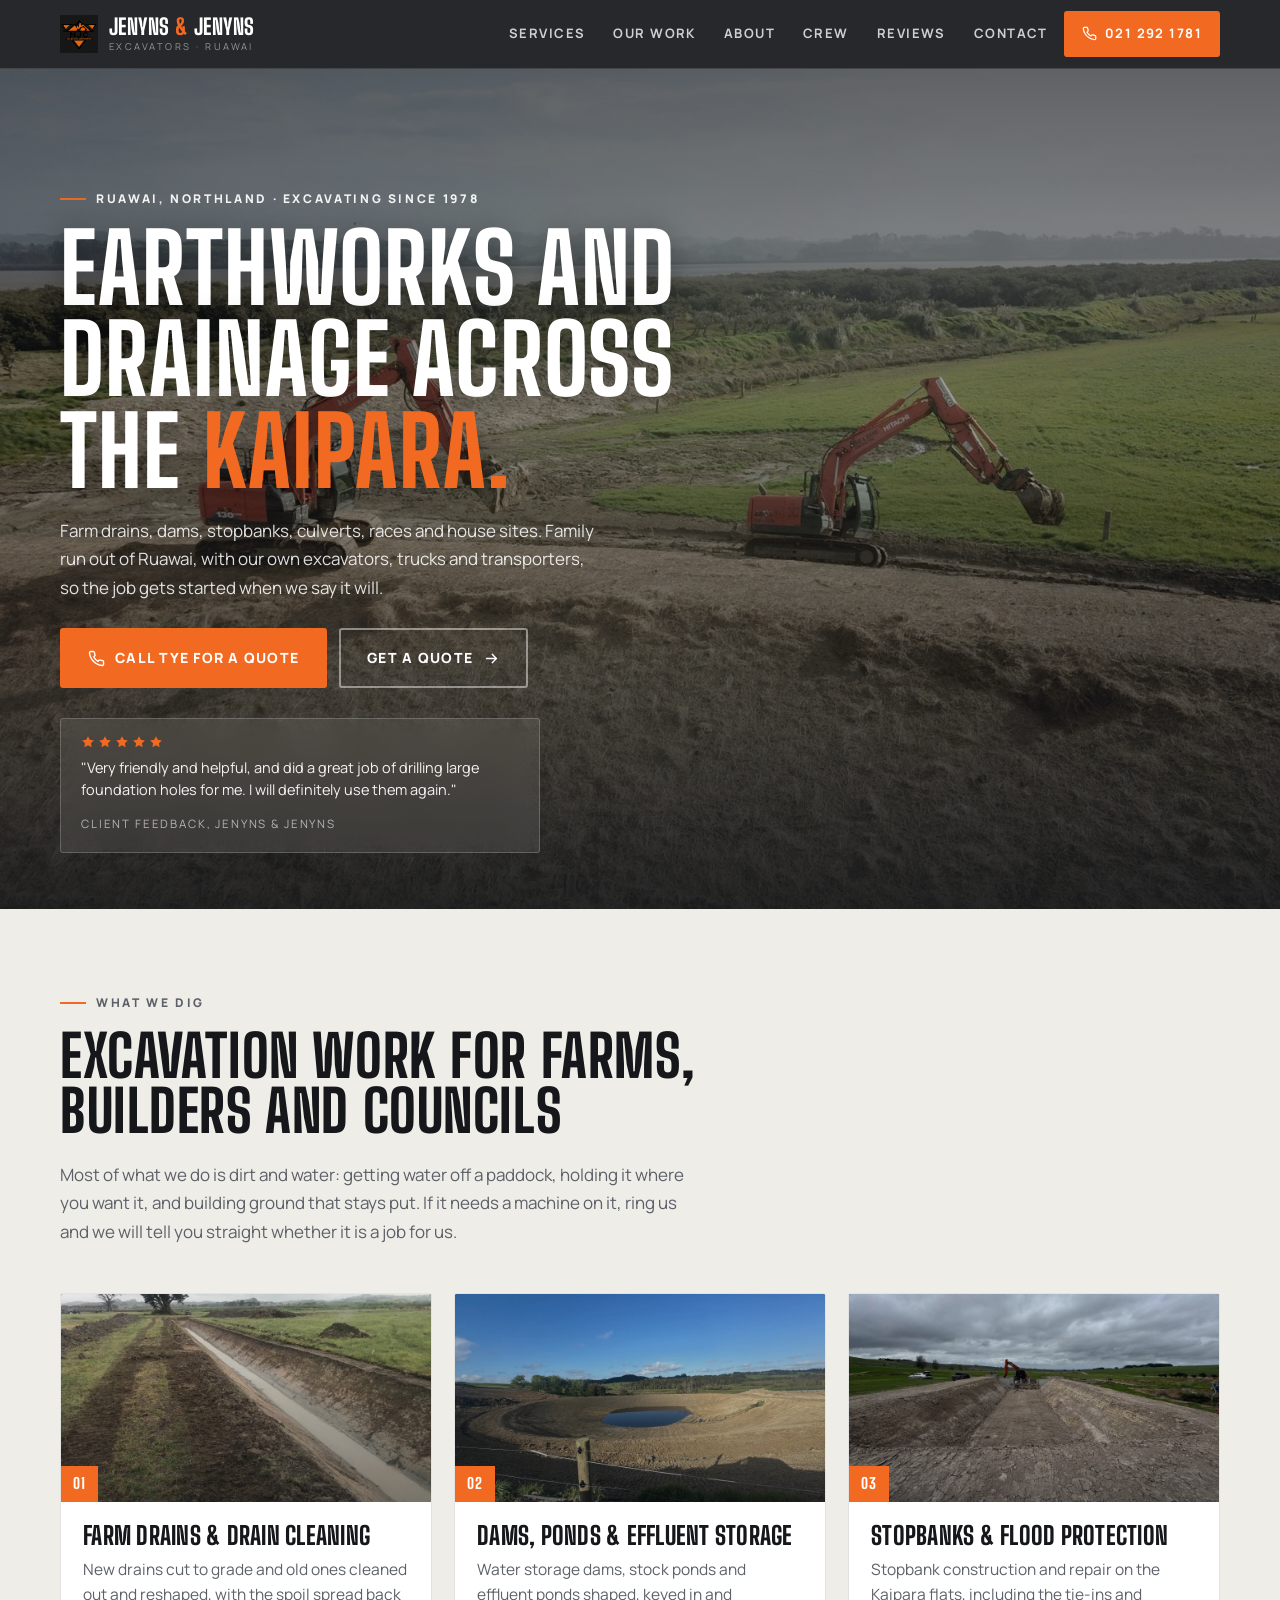
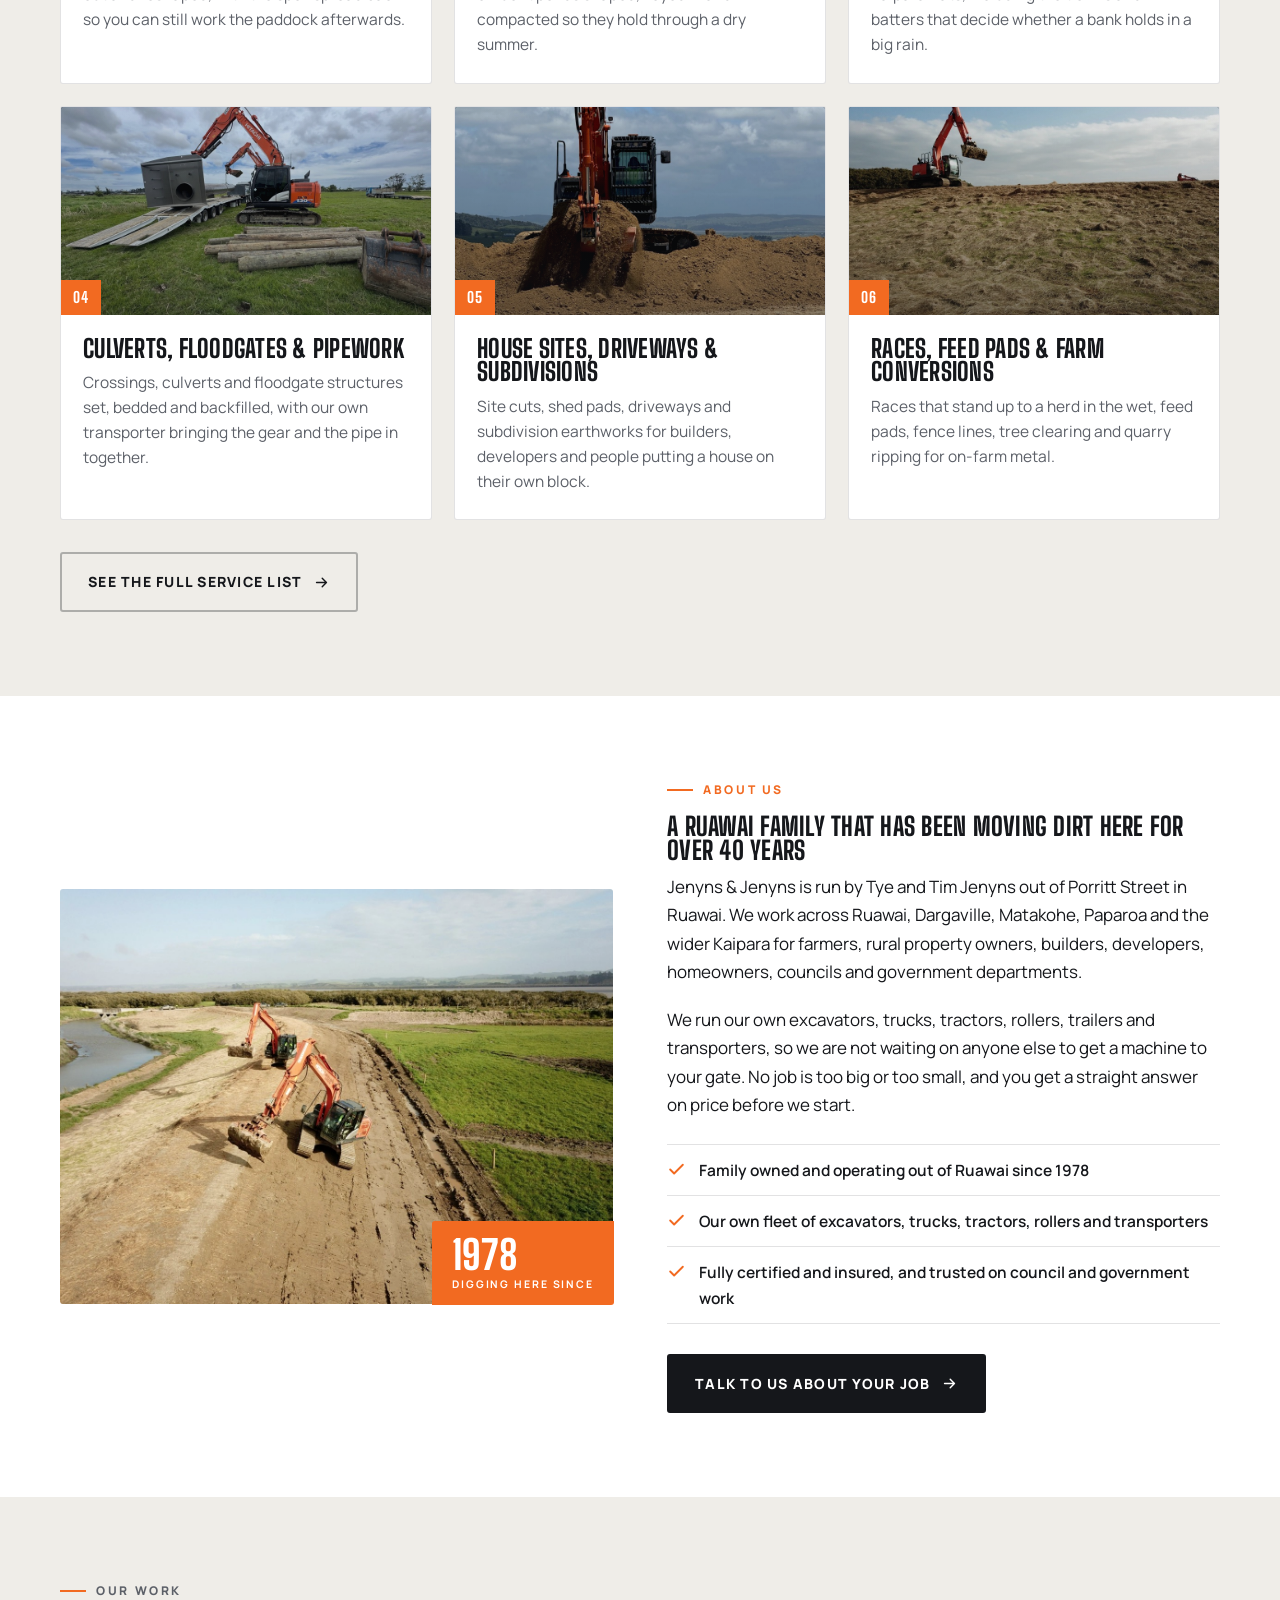
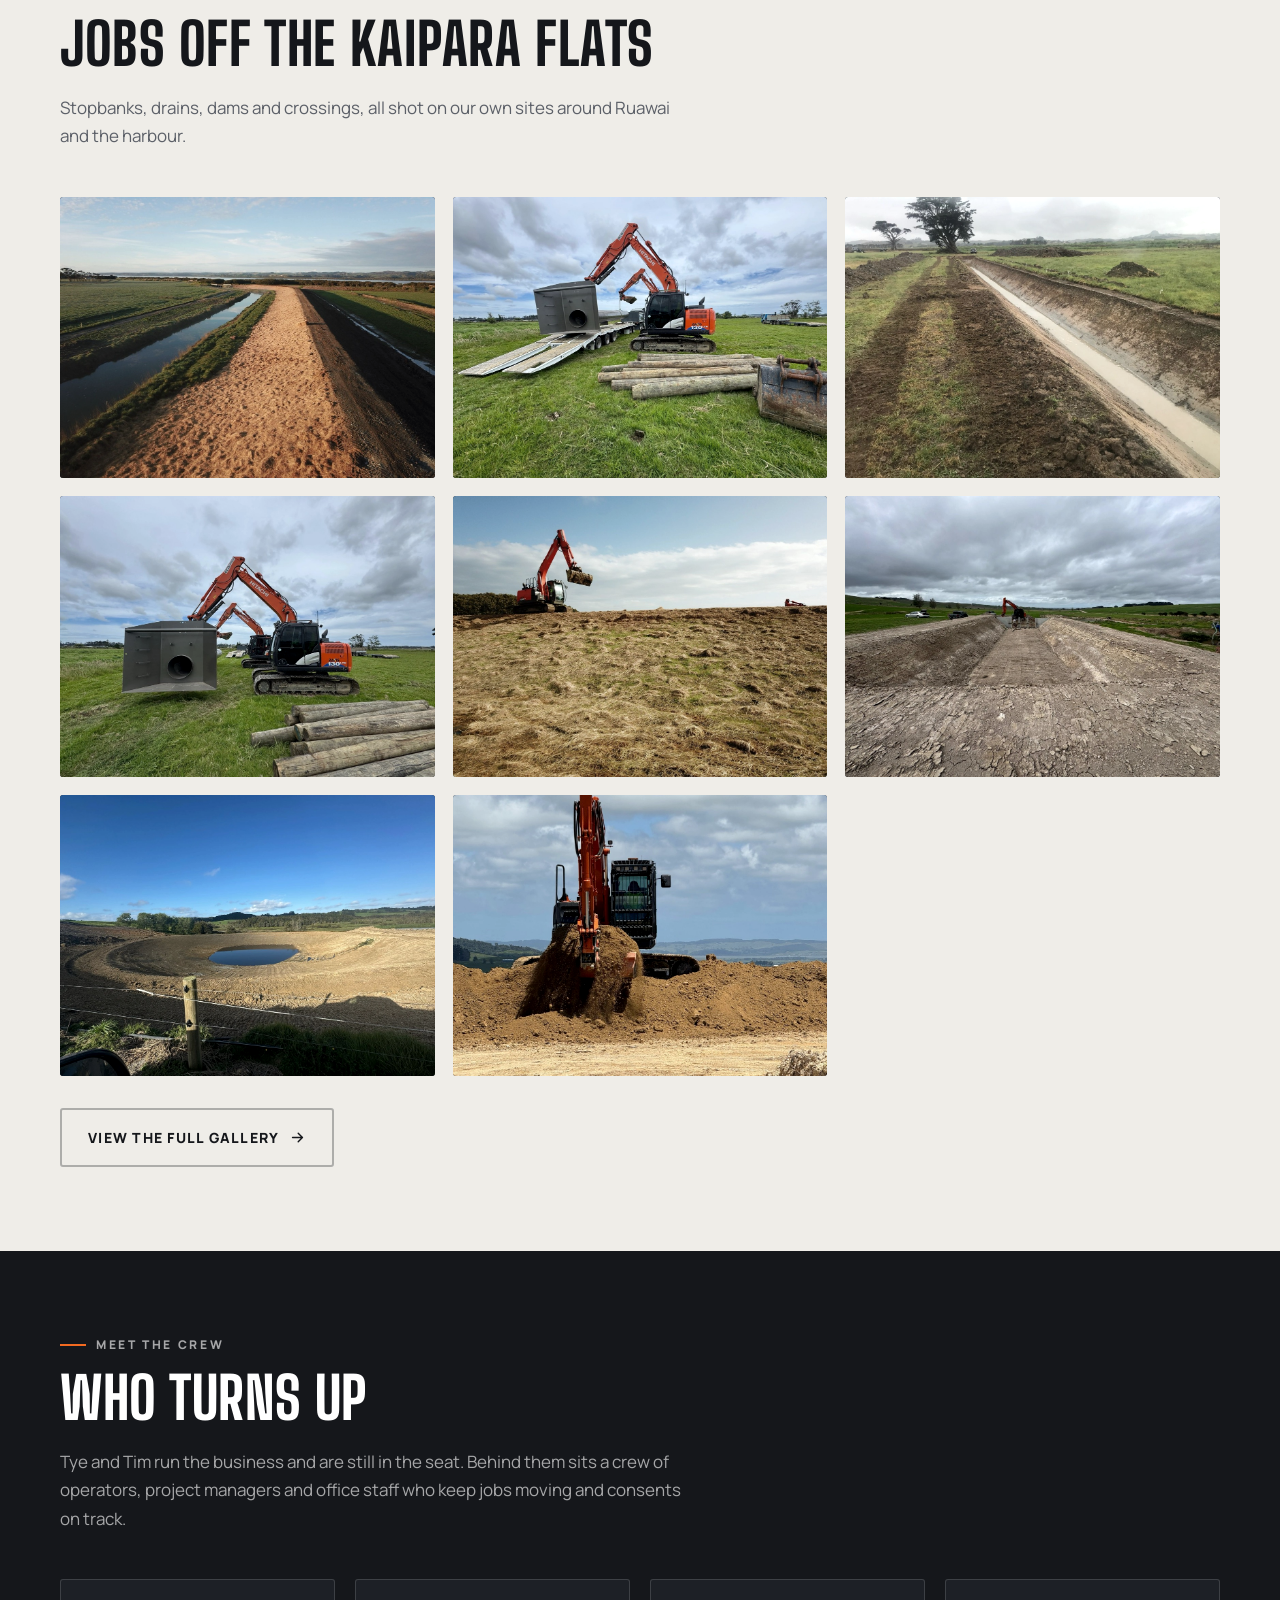
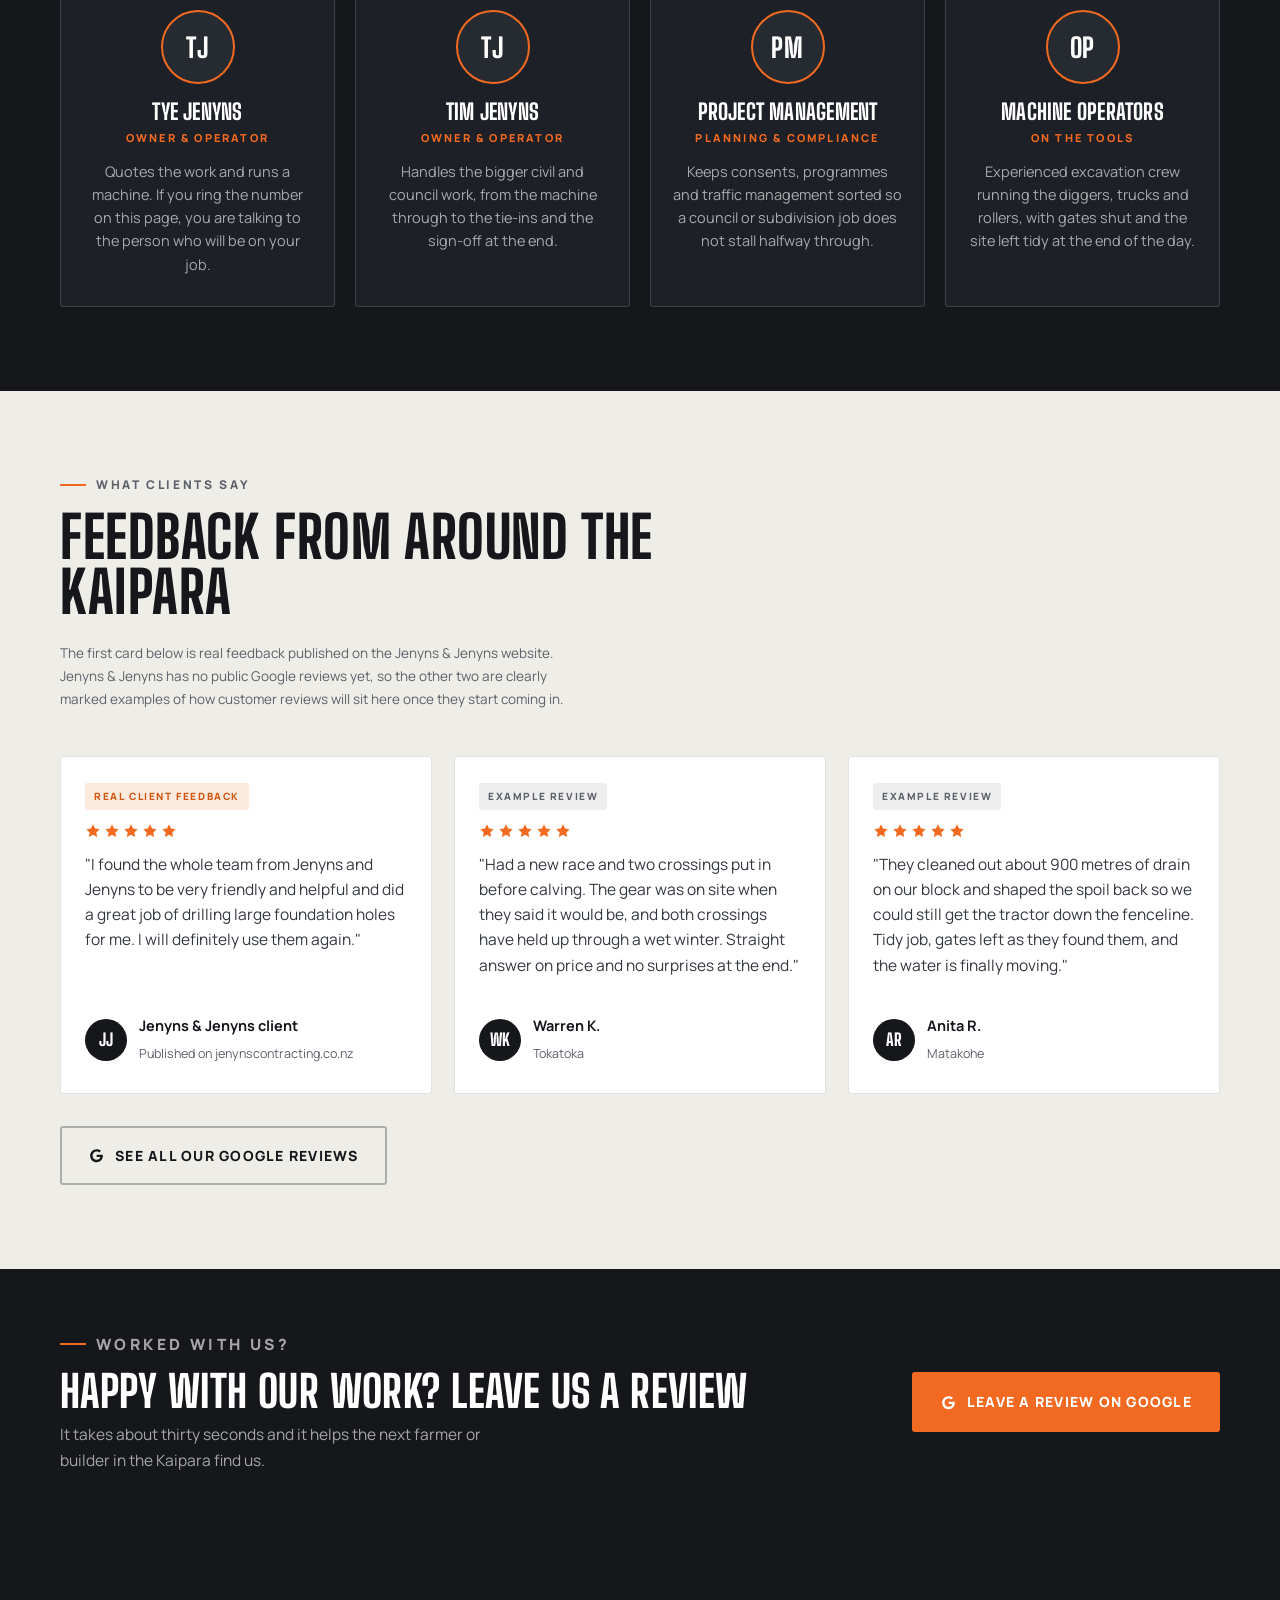
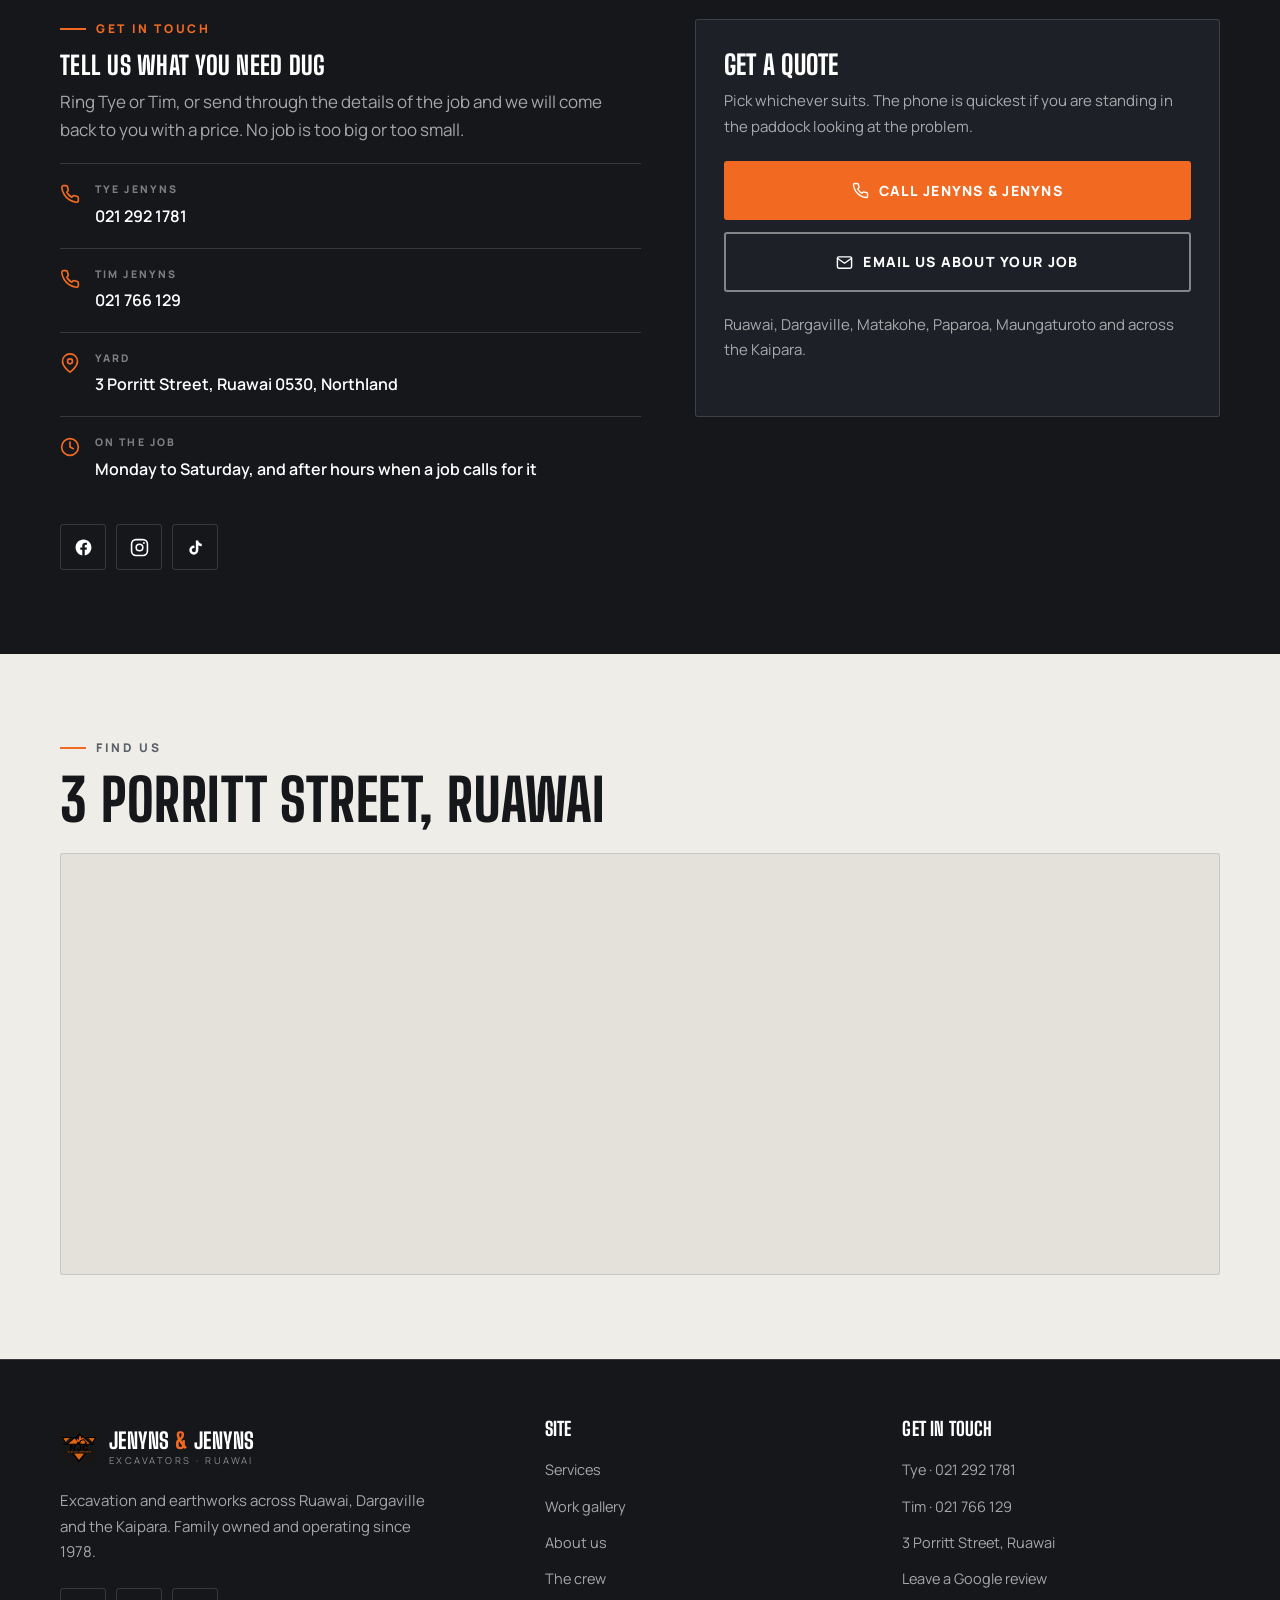
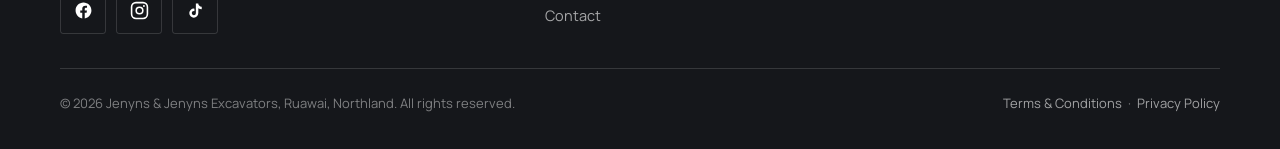
==== index.html @ 6495df48 "Initial build: Jenyns & Jenyns Excavators" ====
<!DOCTYPE html>
<html lang="en-NZ">
<head>
<meta charset="utf-8">
<meta name="viewport" content="width=device-width, initial-scale=1">
<title>Jenyns &amp; Jenyns Excavators | Earthworks &amp; Excavation, Ruawai</title>
<meta name="description" content="Excavation and earthworks across Ruawai, Dargaville and the Kaipara. Farm drains, dams, stopbanks, culverts, races and house sites. Family run since 1978. Call Tye on 021 292 1781.">
<link rel="icon" href="favicon.svg" type="image/svg+xml">
<meta property="og:type" content="website">
<meta property="og:title" content="Jenyns &amp; Jenyns Excavators | Earthworks &amp; Excavation, Ruawai">
<meta property="og:description" content="Farm drains, dams, stopbanks, culverts, races and house sites across the Kaipara. Family run out of Ruawai since 1978.">
<meta property="og:image" content="img/og.jpg">
<meta name="theme-color" content="#15171b">
<link rel="preconnect" href="https://fonts.googleapis.com">
<link rel="preconnect" href="https://fonts.gstatic.com" crossorigin>
<link href="https://fonts.googleapis.com/css2?family=Big+Shoulders+Display:wght@600;700;800&family=Manrope:wght@400;600;700;800&display=swap" rel="stylesheet">
<link rel="stylesheet" href="css/site.css">
<noscript><style>#intro{display:none!important}.reveal{opacity:1!important;transform:none!important}.hero-slides img{opacity:1}.hero-slides img~img{opacity:0}</style></noscript>
</head>
<body>

<div id="intro">
  <div class="intro-mark">
    <div class="im-1">Jenyns <span>&amp;</span> Jenyns</div>
    <div class="intro-bar"></div>
    <div class="im-2">Ruawai, Northland</div>
  </div>
</div>

<header class="nav">
  <div class="wrap nav-in">
    <a class="brand" href="index.html">
      <img src="img/logo.png" width="38" height="38" alt="Jenyns &amp; Jenyns Excavators logo">
      <span class="brand-txt">
        <b>Jenyns <i>&amp;</i> Jenyns</b>
        <small>Excavators &middot; Ruawai</small>
      </span>
    </a>
    <nav class="nav-links">
      <a href="#services">Services</a>
      <a href="#work">Our work</a>
      <a href="#about">About</a>
      <a href="#crew">Crew</a>
      <a href="#reviews">Reviews</a>
      <a href="#contact">Contact</a>
      <a class="nav-cta desk-cta" href="tel:+64212921781">
        <svg viewBox="0 0 24 24" fill="none" stroke="currentColor" stroke-width="2" stroke-linecap="round" stroke-linejoin="round" aria-hidden="true"><path d="M22 16.92v3a2 2 0 0 1-2.18 2 19.79 19.79 0 0 1-8.63-3.07 19.5 19.5 0 0 1-6-6A19.79 19.79 0 0 1 2.12 4.18 2 2 0 0 1 4.11 2h3a2 2 0 0 1 2 1.72c.13.96.36 1.9.68 2.81a2 2 0 0 1-.45 2.11L8.09 9.91a16 16 0 0 0 6 6l1.27-1.27a2 2 0 0 1 2.11-.45c.91.32 1.85.55 2.81.68A2 2 0 0 1 22 16.92z"/></svg>
        021 292 1781
      </a>
    </nav>
    <button class="burger" id="burger" aria-label="Open menu" aria-expanded="false">
      <svg viewBox="0 0 24 24" fill="none" stroke="currentColor" stroke-width="2" stroke-linecap="round" aria-hidden="true"><path d="M3 6h18M3 12h18M3 18h18"/></svg>
    </button>
  </div>
  <div class="mobile-menu" id="mobileMenu">
    <a href="#services">Services</a>
    <a href="#work">Our work</a>
    <a href="#about">About</a>
    <a href="#crew">Crew</a>
    <a href="#reviews">Reviews</a>
    <a href="#contact">Contact</a>
    <a href="tel:+64212921781" style="color:#f26a21">Call Tye &middot; 021 292 1781</a>
  </div>
</header>

<!-- HERO -->
<section class="hero" id="top">
  <div class="hero-slides" aria-hidden="true">
    <img class="on" src="img/hero-1.jpg" alt="" width="1600" height="1200" fetchpriority="high">
    <img src="img/hero-2.jpg" alt="" width="1600" height="1200" loading="lazy">
    <img src="img/hero-3.jpg" alt="" width="1600" height="1200" loading="lazy">
  </div>
  <div class="hero-veil"></div>
  <div class="wrap hero-in">
    <p class="eyebrow hero-eyebrow">Ruawai, Northland &middot; Excavating since 1978</p>
    <h1>Earthworks and drainage across the <em>Kaipara.</em></h1>
    <p class="hero-sub">Farm drains, dams, stopbanks, culverts, races and house sites. Family run out of Ruawai, with our own excavators, trucks and transporters, so the job gets started when we say it will.</p>
    <div class="hero-ctas">
      <a class="btn btn-primary" href="tel:+64212921781">
        <svg viewBox="0 0 24 24" fill="none" stroke="currentColor" stroke-width="2" stroke-linecap="round" stroke-linejoin="round" aria-hidden="true"><path d="M22 16.92v3a2 2 0 0 1-2.18 2 19.79 19.79 0 0 1-8.63-3.07 19.5 19.5 0 0 1-6-6A19.79 19.79 0 0 1 2.12 4.18 2 2 0 0 1 4.11 2h3a2 2 0 0 1 2 1.72c.13.96.36 1.9.68 2.81a2 2 0 0 1-.45 2.11L8.09 9.91a16 16 0 0 0 6 6l1.27-1.27a2 2 0 0 1 2.11-.45c.91.32 1.85.55 2.81.68A2 2 0 0 1 22 16.92z"/></svg>
        Call Tye for a quote
      </a>
      <a class="btn btn-ghost" href="#contact">
        Get a quote
        <svg viewBox="0 0 24 24" fill="none" stroke="currentColor" stroke-width="2" stroke-linecap="round" stroke-linejoin="round" aria-hidden="true"><path d="M5 12h14M13 6l6 6-6 6"/></svg>
      </a>
    </div>

    <div class="hero-quote">
      <div class="stars" aria-hidden="true">
        <svg viewBox="0 0 24 24" fill="currentColor"><path d="M12 2l3.09 6.26L22 9.27l-5 4.87 1.18 6.88L12 17.77l-6.18 3.25L7 14.14 2 9.27l6.91-1.01L12 2z"/></svg>
        <svg viewBox="0 0 24 24" fill="currentColor"><path d="M12 2l3.09 6.26L22 9.27l-5 4.87 1.18 6.88L12 17.77l-6.18 3.25L7 14.14 2 9.27l6.91-1.01L12 2z"/></svg>
        <svg viewBox="0 0 24 24" fill="currentColor"><path d="M12 2l3.09 6.26L22 9.27l-5 4.87 1.18 6.88L12 17.77l-6.18 3.25L7 14.14 2 9.27l6.91-1.01L12 2z"/></svg>
        <svg viewBox="0 0 24 24" fill="currentColor"><path d="M12 2l3.09 6.26L22 9.27l-5 4.87 1.18 6.88L12 17.77l-6.18 3.25L7 14.14 2 9.27l6.91-1.01L12 2z"/></svg>
        <svg viewBox="0 0 24 24" fill="currentColor"><path d="M12 2l3.09 6.26L22 9.27l-5 4.87 1.18 6.88L12 17.77l-6.18 3.25L7 14.14 2 9.27l6.91-1.01L12 2z"/></svg>
      </div>
      <div class="hq-slide on">
        <p>"Very friendly and helpful, and did a great job of drilling large foundation holes for me. I will definitely use them again."</p>
        <cite>Client feedback, Jenyns &amp; Jenyns</cite>
      </div>
      <div class="hq-slide">
        <p>"Had the gear on site when he said he would, and the crossings have held up through a wet winter."</p>
        <cite>Example review, Tokatoka</cite>
      </div>
      <div class="hq-slide">
        <p>"Cleaned out about 900 metres of drain and shaped the spoil back so we could still get the tractor down the fenceline."</p>
        <cite>Example review, Matakohe</cite>
      </div>
    </div>
  </div>
</section>

<!-- SERVICES -->
<section class="band-bone" id="services">
  <div class="wrap">
    <div class="sec-head reveal">
      <p class="eyebrow">What we dig</p>
      <h2>Excavation work for farms, builders and councils</h2>
      <p>Most of what we do is dirt and water: getting water off a paddock, holding it where you want it, and building ground that stays put. If it needs a machine on it, ring us and we will tell you straight whether it is a job for us.</p>
    </div>

    <div class="svc-grid">
      <article class="svc reveal">
        <div class="svc-img"><img src="img/svc-drains.jpg" alt="Freshly cut farm drain running through a Kaipara paddock" width="900" height="675" loading="lazy"><span class="svc-num">01</span></div>
        <div class="svc-body">
          <h3>Farm drains &amp; drain cleaning</h3>
          <p>New drains cut to grade and old ones cleaned out and reshaped, with the spoil spread back so you can still work the paddock afterwards.</p>
        </div>
      </article>

      <article class="svc reveal">
        <div class="svc-img"><img src="img/svc-dams.jpg" alt="Newly formed farm dam holding water on rolling Northland farmland" width="900" height="675" loading="lazy"><span class="svc-num">02</span></div>
        <div class="svc-body">
          <h3>Dams, ponds &amp; effluent storage</h3>
          <p>Water storage dams, stock ponds and effluent ponds shaped, keyed in and compacted so they hold through a dry summer.</p>
        </div>
      </article>

      <article class="svc reveal">
        <div class="svc-img"><img src="img/svc-stopbanks.jpg" alt="Stopbank under construction with an excavator working at the floodgate" width="900" height="675" loading="lazy"><span class="svc-num">03</span></div>
        <div class="svc-body">
          <h3>Stopbanks &amp; flood protection</h3>
          <p>Stopbank construction and repair on the Kaipara flats, including the tie-ins and batters that decide whether a bank holds in a big rain.</p>
        </div>
      </article>

      <article class="svc reveal">
        <div class="svc-img"><img src="img/svc-culverts.jpg" alt="Excavator lifting a floodgate structure off a transporter in a paddock" width="900" height="675" loading="lazy"><span class="svc-num">04</span></div>
        <div class="svc-body">
          <h3>Culverts, floodgates &amp; pipework</h3>
          <p>Crossings, culverts and floodgate structures set, bedded and backfilled, with our own transporter bringing the gear and the pipe in together.</p>
        </div>
      </article>

      <article class="svc reveal">
        <div class="svc-img"><img src="img/svc-sites.jpg" alt="Excavator cutting and stockpiling clay on a building site above the Kaipara" width="900" height="675" loading="lazy"><span class="svc-num">05</span></div>
        <div class="svc-body">
          <h3>House sites, driveways &amp; subdivisions</h3>
          <p>Site cuts, shed pads, driveways and subdivision earthworks for builders, developers and people putting a house on their own block.</p>
        </div>
      </article>

      <article class="svc reveal">
        <div class="svc-img"><img src="img/svc-races.jpg" alt="Excavator forming a farm race along a Kaipara stopbank" width="900" height="675" loading="lazy"><span class="svc-num">06</span></div>
        <div class="svc-body">
          <h3>Races, feed pads &amp; farm conversions</h3>
          <p>Races that stand up to a herd in the wet, feed pads, fence lines, tree clearing and quarry ripping for on-farm metal.</p>
        </div>
      </article>
    </div>

    <div class="rev-foot reveal">
      <a class="btn btn-outline" href="services.html">See the full service list
        <svg viewBox="0 0 24 24" fill="none" stroke="currentColor" stroke-width="2" stroke-linecap="round" stroke-linejoin="round" aria-hidden="true"><path d="M5 12h14M13 6l6 6-6 6"/></svg>
      </a>
    </div>
  </div>
</section>

<!-- ABOUT -->
<section class="band-paper" id="about">
  <div class="wrap split">
    <div class="about-fig reveal">
      <img src="img/about.jpg" alt="Two Jenyns and Jenyns excavators working a stopbank beside the Kaipara Harbour" width="1200" height="900" loading="lazy">
      <div class="corner-tag"><b>1978</b><span>Digging here since</span></div>
    </div>
    <div class="reveal">
      <p class="eyebrow">About us</p>
      <h2>A Ruawai family that has been moving dirt here for over 40 years</h2>
      <p>Jenyns &amp; Jenyns is run by Tye and Tim Jenyns out of Porritt Street in Ruawai. We work across Ruawai, Dargaville, Matakohe, Paparoa and the wider Kaipara for farmers, rural property owners, builders, developers, homeowners, councils and government departments.</p>
      <p>We run our own excavators, trucks, tractors, rollers, trailers and transporters, so we are not waiting on anyone else to get a machine to your gate. No job is too big or too small, and you get a straight answer on price before we start.</p>
      <ul class="checklist">
        <li><svg viewBox="0 0 24 24" fill="none" stroke="currentColor" stroke-width="2.4" stroke-linecap="round" stroke-linejoin="round" aria-hidden="true"><path d="M20 6L9 17l-5-5"/></svg> Family owned and operating out of Ruawai since 1978</li>
        <li><svg viewBox="0 0 24 24" fill="none" stroke="currentColor" stroke-width="2.4" stroke-linecap="round" stroke-linejoin="round" aria-hidden="true"><path d="M20 6L9 17l-5-5"/></svg> Our own fleet of excavators, trucks, tractors, rollers and transporters</li>
        <li><svg viewBox="0 0 24 24" fill="none" stroke="currentColor" stroke-width="2.4" stroke-linecap="round" stroke-linejoin="round" aria-hidden="true"><path d="M20 6L9 17l-5-5"/></svg> Fully certified and insured, and trusted on council and government work</li>
      </ul>
      <a class="btn btn-dark" href="#contact">Talk to us about your job
        <svg viewBox="0 0 24 24" fill="none" stroke="currentColor" stroke-width="2" stroke-linecap="round" stroke-linejoin="round" aria-hidden="true"><path d="M5 12h14M13 6l6 6-6 6"/></svg>
      </a>
    </div>
  </div>
</section>

<!-- WORK GALLERY -->
<section class="band-bone" id="work">
  <div class="wrap">
    <div class="sec-head reveal">
      <p class="eyebrow">Our work</p>
      <h2>Jobs off the Kaipara flats</h2>
      <p>Stopbanks, drains, dams and crossings, all shot on our own sites around Ruawai and the harbour.</p>
    </div>
    <div class="masonry reveal">
      <figure><img src="img/gal-2.jpg" alt="Aerial view of a completed stopbank and drain beside the Kaipara Harbour at sunrise" width="1100" height="825" loading="lazy"></figure>
      <figure><img src="img/gal-1.jpg" alt="Excavator alongside a floodgate structure and timber piles in a paddock" width="1100" height="825" loading="lazy"></figure>
      <figure><img src="img/gal-3.jpg" alt="Completed farm dam holding water on shaped Northland farmland" width="1100" height="825" loading="lazy"></figure>
      <figure><img src="img/gal-4.jpg" alt="Excavator unloading a floodgate box from a transporter trailer" width="1100" height="825" loading="lazy"></figure>
      <figure><img src="img/gal-5.jpg" alt="Excavator forming the top of a stopbank under a Northland sky" width="1100" height="825" loading="lazy"></figure>
      <figure><img src="img/gal-6.jpg" alt="Excavator loading clay on a site cut above the Kaipara" width="1100" height="825" loading="lazy"></figure>
      <figure><img src="img/gal-7.jpg" alt="Freshly cut farm drain running the length of a paddock" width="1100" height="825" loading="lazy"></figure>
      <figure><img src="img/gal-8.jpg" alt="Stopbank crossing with an excavator working at the floodgate" width="1100" height="825" loading="lazy"></figure>
    </div>
    <div class="rev-foot reveal">
      <a class="btn btn-outline" href="gallery.html">View the full gallery
        <svg viewBox="0 0 24 24" fill="none" stroke="currentColor" stroke-width="2" stroke-linecap="round" stroke-linejoin="round" aria-hidden="true"><path d="M5 12h14M13 6l6 6-6 6"/></svg>
      </a>
    </div>
  </div>
</section>

<!-- CREW -->
<section class="band-dark" id="crew">
  <div class="wrap">
    <div class="sec-head reveal">
      <p class="eyebrow">Meet the crew</p>
      <h2>Who turns up</h2>
      <p>Tye and Tim run the business and are still in the seat. Behind them sits a crew of operators, project managers and office staff who keep jobs moving and consents on track.</p>
    </div>
    <div class="crew-grid">
      <article class="crew reveal">
        <div class="avatar">TJ</div>
        <h3>Tye Jenyns</h3>
        <div class="role">Owner &amp; operator</div>
        <p>Quotes the work and runs a machine. If you ring the number on this page, you are talking to the person who will be on your job.</p>
      </article>
      <article class="crew reveal">
        <div class="avatar">TJ</div>
        <h3>Tim Jenyns</h3>
        <div class="role">Owner &amp; operator</div>
        <p>Handles the bigger civil and council work, from the machine through to the tie-ins and the sign-off at the end.</p>
      </article>
      <article class="crew reveal">
        <div class="avatar">PM</div>
        <h3>Project management</h3>
        <div class="role">Planning &amp; compliance</div>
        <p>Keeps consents, programmes and traffic management sorted so a council or subdivision job does not stall halfway through.</p>
      </article>
      <article class="crew reveal">
        <div class="avatar">OP</div>
        <h3>Machine operators</h3>
        <div class="role">On the tools</div>
        <p>Experienced excavation crew running the diggers, trucks and rollers, with gates shut and the site left tidy at the end of the day.</p>
      </article>
    </div>
  </div>
</section>

<!-- REVIEWS -->
<section class="band-bone" id="reviews">
  <div class="wrap">
    <div class="sec-head reveal">
      <p class="eyebrow">What clients say</p>
      <h2>Feedback from around the Kaipara</h2>
      <p class="note">The first card below is real feedback published on the Jenyns &amp; Jenyns website. Jenyns &amp; Jenyns has no public Google reviews yet, so the other two are clearly marked examples of how customer reviews will sit here once they start coming in.</p>
    </div>

    <div class="rev-grid">
      <article class="rev reveal">
        <span class="tag tag-real">Real client feedback</span>
        <div class="stars" aria-label="5 out of 5">
          <svg viewBox="0 0 24 24" fill="currentColor"><path d="M12 2l3.09 6.26L22 9.27l-5 4.87 1.18 6.88L12 17.77l-6.18 3.25L7 14.14 2 9.27l6.91-1.01L12 2z"/></svg>
          <svg viewBox="0 0 24 24" fill="currentColor"><path d="M12 2l3.09 6.26L22 9.27l-5 4.87 1.18 6.88L12 17.77l-6.18 3.25L7 14.14 2 9.27l6.91-1.01L12 2z"/></svg>
          <svg viewBox="0 0 24 24" fill="currentColor"><path d="M12 2l3.09 6.26L22 9.27l-5 4.87 1.18 6.88L12 17.77l-6.18 3.25L7 14.14 2 9.27l6.91-1.01L12 2z"/></svg>
          <svg viewBox="0 0 24 24" fill="currentColor"><path d="M12 2l3.09 6.26L22 9.27l-5 4.87 1.18 6.88L12 17.77l-6.18 3.25L7 14.14 2 9.27l6.91-1.01L12 2z"/></svg>
          <svg viewBox="0 0 24 24" fill="currentColor"><path d="M12 2l3.09 6.26L22 9.27l-5 4.87 1.18 6.88L12 17.77l-6.18 3.25L7 14.14 2 9.27l6.91-1.01L12 2z"/></svg>
        </div>
        <p>"I found the whole team from Jenyns and Jenyns to be very friendly and helpful and did a great job of drilling large foundation holes for me. I will definitely use them again."</p>
        <div class="rev-meta">
          <div class="rev-av">JJ</div>
          <div><b>Jenyns &amp; Jenyns client</b><span>Published on jenynscontracting.co.nz</span></div>
        </div>
      </article>

      <article class="rev reveal">
        <span class="tag tag-eg">Example review</span>
        <div class="stars" aria-label="5 out of 5">
          <svg viewBox="0 0 24 24" fill="currentColor"><path d="M12 2l3.09 6.26L22 9.27l-5 4.87 1.18 6.88L12 17.77l-6.18 3.25L7 14.14 2 9.27l6.91-1.01L12 2z"/></svg>
          <svg viewBox="0 0 24 24" fill="currentColor"><path d="M12 2l3.09 6.26L22 9.27l-5 4.87 1.18 6.88L12 17.77l-6.18 3.25L7 14.14 2 9.27l6.91-1.01L12 2z"/></svg>
          <svg viewBox="0 0 24 24" fill="currentColor"><path d="M12 2l3.09 6.26L22 9.27l-5 4.87 1.18 6.88L12 17.77l-6.18 3.25L7 14.14 2 9.27l6.91-1.01L12 2z"/></svg>
          <svg viewBox="0 0 24 24" fill="currentColor"><path d="M12 2l3.09 6.26L22 9.27l-5 4.87 1.18 6.88L12 17.77l-6.18 3.25L7 14.14 2 9.27l6.91-1.01L12 2z"/></svg>
          <svg viewBox="0 0 24 24" fill="currentColor"><path d="M12 2l3.09 6.26L22 9.27l-5 4.87 1.18 6.88L12 17.77l-6.18 3.25L7 14.14 2 9.27l6.91-1.01L12 2z"/></svg>
        </div>
        <p>"Had a new race and two crossings put in before calving. The gear was on site when they said it would be, and both crossings have held up through a wet winter. Straight answer on price and no surprises at the end."</p>
        <div class="rev-meta">
          <div class="rev-av">WK</div>
          <div><b>Warren K.</b><span>Tokatoka</span></div>
        </div>
      </article>

      <article class="rev reveal">
        <span class="tag tag-eg">Example review</span>
        <div class="stars" aria-label="5 out of 5">
          <svg viewBox="0 0 24 24" fill="currentColor"><path d="M12 2l3.09 6.26L22 9.27l-5 4.87 1.18 6.88L12 17.77l-6.18 3.25L7 14.14 2 9.27l6.91-1.01L12 2z"/></svg>
          <svg viewBox="0 0 24 24" fill="currentColor"><path d="M12 2l3.09 6.26L22 9.27l-5 4.87 1.18 6.88L12 17.77l-6.18 3.25L7 14.14 2 9.27l6.91-1.01L12 2z"/></svg>
          <svg viewBox="0 0 24 24" fill="currentColor"><path d="M12 2l3.09 6.26L22 9.27l-5 4.87 1.18 6.88L12 17.77l-6.18 3.25L7 14.14 2 9.27l6.91-1.01L12 2z"/></svg>
          <svg viewBox="0 0 24 24" fill="currentColor"><path d="M12 2l3.09 6.26L22 9.27l-5 4.87 1.18 6.88L12 17.77l-6.18 3.25L7 14.14 2 9.27l6.91-1.01L12 2z"/></svg>
          <svg viewBox="0 0 24 24" fill="currentColor"><path d="M12 2l3.09 6.26L22 9.27l-5 4.87 1.18 6.88L12 17.77l-6.18 3.25L7 14.14 2 9.27l6.91-1.01L12 2z"/></svg>
        </div>
        <p>"They cleaned out about 900 metres of drain on our block and shaped the spoil back so we could still get the tractor down the fenceline. Tidy job, gates left as they found them, and the water is finally moving."</p>
        <div class="rev-meta">
          <div class="rev-av">AR</div>
          <div><b>Anita R.</b><span>Matakohe</span></div>
        </div>
      </article>
    </div>

    <div class="rev-foot reveal">
      <a class="btn btn-outline" href="https://www.google.com/maps/search/Jenyns+%26+Jenyns+Contracting+Ruawai+Northland" target="_blank" rel="noopener">
        <svg viewBox="0 0 24 24" fill="currentColor" aria-hidden="true"><path d="M21.35 11.1h-9.17v2.98h5.27c-.23 1.37-1.63 4.02-5.27 4.02-3.17 0-5.76-2.63-5.76-5.86s2.59-5.86 5.76-5.86c1.81 0 3.02.77 3.71 1.44l2.53-2.44C16.8 3.87 14.72 3 12.18 3 7.09 3 3 7.08 3 12.24s4.09 9.24 9.18 9.24c5.3 0 8.82-3.72 8.82-8.96 0-.6-.06-1.06-.15-1.42z"/></svg>
        See all our Google reviews
      </a>
    </div>
  </div>
</section>

<!-- LEAVE A REVIEW BANNER -->
<section class="rb">
  <div class="wrap rb-in">
    <div class="reveal">
      <p class="eyebrow">Worked with us?</p>
      <h2>Happy with our work? Leave us a review</h2>
      <p>It takes about thirty seconds and it helps the next farmer or builder in the Kaipara find us.</p>
    </div>
    <a class="btn btn-primary reveal" href="https://www.google.com/maps/search/Jenyns+%26+Jenyns+Contracting+Ruawai+Northland" target="_blank" rel="noopener">
      <svg viewBox="0 0 24 24" fill="currentColor" aria-hidden="true"><path d="M21.35 11.1h-9.17v2.98h5.27c-.23 1.37-1.63 4.02-5.27 4.02-3.17 0-5.76-2.63-5.76-5.86s2.59-5.86 5.76-5.86c1.81 0 3.02.77 3.71 1.44l2.53-2.44C16.8 3.87 14.72 3 12.18 3 7.09 3 3 7.08 3 12.24s4.09 9.24 9.18 9.24c5.3 0 8.82-3.72 8.82-8.96 0-.6-.06-1.06-.15-1.42z"/></svg>
      Leave a review on Google
    </a>
  </div>
</section>

<!-- CONTACT -->
<section class="band-dark" id="contact">
  <div class="wrap contact-split">
    <div class="reveal">
      <p class="eyebrow">Get in touch</p>
      <h2>Tell us what you need dug</h2>
      <p style="color:var(--muted-dk)">Ring Tye or Tim, or send through the details of the job and we will come back to you with a price. No job is too big or too small.</p>

      <div class="info-row">
        <svg viewBox="0 0 24 24" fill="none" stroke="currentColor" stroke-width="2" stroke-linecap="round" stroke-linejoin="round" aria-hidden="true"><path d="M22 16.92v3a2 2 0 0 1-2.18 2 19.79 19.79 0 0 1-8.63-3.07 19.5 19.5 0 0 1-6-6A19.79 19.79 0 0 1 2.12 4.18 2 2 0 0 1 4.11 2h3a2 2 0 0 1 2 1.72c.13.96.36 1.9.68 2.81a2 2 0 0 1-.45 2.11L8.09 9.91a16 16 0 0 0 6 6l1.27-1.27a2 2 0 0 1 2.11-.45c.91.32 1.85.55 2.81.68A2 2 0 0 1 22 16.92z"/></svg>
        <div><div class="lbl">Tye Jenyns</div><a href="tel:+64212921781">021 292 1781</a></div>
      </div>
      <div class="info-row">
        <svg viewBox="0 0 24 24" fill="none" stroke="currentColor" stroke-width="2" stroke-linecap="round" stroke-linejoin="round" aria-hidden="true"><path d="M22 16.92v3a2 2 0 0 1-2.18 2 19.79 19.79 0 0 1-8.63-3.07 19.5 19.5 0 0 1-6-6A19.79 19.79 0 0 1 2.12 4.18 2 2 0 0 1 4.11 2h3a2 2 0 0 1 2 1.72c.13.96.36 1.9.68 2.81a2 2 0 0 1-.45 2.11L8.09 9.91a16 16 0 0 0 6 6l1.27-1.27a2 2 0 0 1 2.11-.45c.91.32 1.85.55 2.81.68A2 2 0 0 1 22 16.92z"/></svg>
        <div><div class="lbl">Tim Jenyns</div><a href="tel:+6421766129">021 766 129</a></div>
      </div>
      <div class="info-row">
        <svg viewBox="0 0 24 24" fill="none" stroke="currentColor" stroke-width="2" stroke-linecap="round" stroke-linejoin="round" aria-hidden="true"><path d="M21 10c0 7-9 13-9 13s-9-6-9-13a9 9 0 0 1 18 0z"/><circle cx="12" cy="10" r="3"/></svg>
        <div><div class="lbl">Yard</div><span>3 Porritt Street, Ruawai 0530, Northland</span></div>
      </div>
      <div class="info-row">
        <svg viewBox="0 0 24 24" fill="none" stroke="currentColor" stroke-width="2" stroke-linecap="round" stroke-linejoin="round" aria-hidden="true"><circle cx="12" cy="12" r="10"/><path d="M12 6v6l4 2"/></svg>
        <div><div class="lbl">On the job</div><span>Monday to Saturday, and after hours when a job calls for it</span></div>
      </div>

      <div class="socials">
        <a href="https://www.facebook.com/396562206877067" target="_blank" rel="noopener" aria-label="Jenyns &amp; Jenyns on Facebook">
          <svg viewBox="0 0 24 24" fill="currentColor" aria-hidden="true"><path d="M22 12.06C22 6.5 17.52 2 12 2S2 6.5 2 12.06c0 5.02 3.66 9.18 8.44 9.94v-7.03H7.9v-2.91h2.54V9.85c0-2.52 1.49-3.91 3.77-3.91 1.09 0 2.24.2 2.24.2v2.46h-1.26c-1.24 0-1.63.78-1.63 1.57v1.89h2.78l-.45 2.91h-2.33V22c4.78-.76 8.44-4.92 8.44-9.94z"/></svg>
        </a>
        <a href="https://www.instagram.com/explore/search/keyword/?q=Jenyns%20%26%20Jenyns%20Excavators" target="_blank" rel="noopener" aria-label="Search for Jenyns &amp; Jenyns on Instagram">
          <svg viewBox="0 0 24 24" fill="none" stroke="currentColor" stroke-width="2" aria-hidden="true"><rect x="2" y="2" width="20" height="20" rx="5.5"/><circle cx="12" cy="12" r="4.2"/><circle cx="17.6" cy="6.4" r="1.2" fill="currentColor" stroke="none"/></svg>
        </a>
        <a href="https://www.tiktok.com/search?q=Jenyns%20%26%20Jenyns%20Excavators" target="_blank" rel="noopener" aria-label="Search for Jenyns &amp; Jenyns on TikTok">
          <svg viewBox="0 0 24 24" fill="currentColor" aria-hidden="true"><path d="M16.6 5.82A4.28 4.28 0 0 1 15.54 3h-3.09v12.4a2.59 2.59 0 0 1-2.59 2.5 2.59 2.59 0 0 1 0-5.18c.27 0 .53.04.78.12v-3.2a5.79 5.79 0 0 0-.78-.05 5.72 5.72 0 1 0 5.72 5.72V9.01a7.35 7.35 0 0 0 4.3 1.38V7.3a4.29 4.29 0 0 1-3.28-1.48z"/></svg>
        </a>
      </div>
    </div>

    <div class="contact-card reveal">
      <h3>Get a quote</h3>
      <p>Pick whichever suits. The phone is quickest if you are standing in the paddock looking at the problem.</p>
      <div class="contact-btns">
        <a class="btn btn-primary btn-block" href="tel:+64212921781">
          <svg viewBox="0 0 24 24" fill="none" stroke="currentColor" stroke-width="2" stroke-linecap="round" stroke-linejoin="round" aria-hidden="true"><path d="M22 16.92v3a2 2 0 0 1-2.18 2 19.79 19.79 0 0 1-8.63-3.07 19.5 19.5 0 0 1-6-6A19.79 19.79 0 0 1 2.12 4.18 2 2 0 0 1 4.11 2h3a2 2 0 0 1 2 1.72c.13.96.36 1.9.68 2.81a2 2 0 0 1-.45 2.11L8.09 9.91a16 16 0 0 0 6 6l1.27-1.27a2 2 0 0 1 2.11-.45c.91.32 1.85.55 2.81.68A2 2 0 0 1 22 16.92z"/></svg>
          Call Jenyns &amp; Jenyns
        </a>
        <a class="btn btn-ghost btn-block" href="#" data-gmail data-user="tyejenyns" data-domain="nexjen.co.nz" data-su="Excavation%20enquiry%20for%20Jenyns%20%26%20Jenyns" data-body="Hi%20Tye%2C%0A%0AI%27d%20like%20a%20quote%20for%20some%20excavation%20work.%0A%0AWhat%20the%20job%20is%3A%0AWhere%20it%20is%3A%0AWhen%20I%20need%20it%20done%3A%0A%0AThanks%2C">
          <svg viewBox="0 0 24 24" fill="none" stroke="currentColor" stroke-width="2" stroke-linecap="round" stroke-linejoin="round" aria-hidden="true"><rect x="2" y="4" width="20" height="16" rx="2"/><path d="M22 6l-10 7L2 6"/></svg>
          Email us about your job
        </a>
      </div>
      <p class="contact-fine">Ruawai, Dargaville, Matakohe, Paparoa, Maungaturoto and across the Kaipara.</p>
    </div>
  </div>
</section>

<!-- MAP -->
<section class="map-sec band-bone" style="padding-top:84px">
  <div class="wrap">
    <div class="sec-head reveal" style="margin-bottom:26px">
      <p class="eyebrow">Find us</p>
      <h2>3 Porritt Street, Ruawai</h2>
    </div>
    <div class="map-frame reveal">
      <iframe
        title="Map showing Jenyns &amp; Jenyns Excavators at 3 Porritt Street, Ruawai, Northland"
        src="https://www.google.com/maps?q=Jenyns%20%26%20Jenyns%20Contracting%2C%203%20Porritt%20Street%2C%20Ruawai%200530%2C%20Northland&output=embed"
        loading="lazy"
        referrerpolicy="no-referrer-when-downgrade"
        allowfullscreen></iframe>
    </div>
  </div>
</section>

<!-- FOOTER -->
<footer class="footer">
  <div class="wrap">
    <div class="foot-top">
      <div>
        <a class="brand" href="index.html" style="margin-bottom:14px">
          <img src="img/logo.png" width="38" height="38" alt="Jenyns &amp; Jenyns Excavators logo">
          <span class="brand-txt"><b>Jenyns <i>&amp;</i> Jenyns</b><small>Excavators &middot; Ruawai</small></span>
        </a>
        <p>Excavation and earthworks across Ruawai, Dargaville and the Kaipara. Family owned and operating since 1978.</p>
        <div class="socials">
          <a href="https://www.facebook.com/396562206877067" target="_blank" rel="noopener" aria-label="Jenyns &amp; Jenyns on Facebook">
            <svg viewBox="0 0 24 24" fill="currentColor" aria-hidden="true"><path d="M22 12.06C22 6.5 17.52 2 12 2S2 6.5 2 12.06c0 5.02 3.66 9.18 8.44 9.94v-7.03H7.9v-2.91h2.54V9.85c0-2.52 1.49-3.91 3.77-3.91 1.09 0 2.24.2 2.24.2v2.46h-1.26c-1.24 0-1.63.78-1.63 1.57v1.89h2.78l-.45 2.91h-2.33V22c4.78-.76 8.44-4.92 8.44-9.94z"/></svg>
          </a>
          <a href="https://www.instagram.com/explore/search/keyword/?q=Jenyns%20%26%20Jenyns%20Excavators" target="_blank" rel="noopener" aria-label="Search for Jenyns &amp; Jenyns on Instagram">
            <svg viewBox="0 0 24 24" fill="none" stroke="currentColor" stroke-width="2" aria-hidden="true"><rect x="2" y="2" width="20" height="20" rx="5.5"/><circle cx="12" cy="12" r="4.2"/><circle cx="17.6" cy="6.4" r="1.2" fill="currentColor" stroke="none"/></svg>
          </a>
          <a href="https://www.tiktok.com/search?q=Jenyns%20%26%20Jenyns%20Excavators" target="_blank" rel="noopener" aria-label="Search for Jenyns &amp; Jenyns on TikTok">
            <svg viewBox="0 0 24 24" fill="currentColor" aria-hidden="true"><path d="M16.6 5.82A4.28 4.28 0 0 1 15.54 3h-3.09v12.4a2.59 2.59 0 0 1-2.59 2.5 2.59 2.59 0 0 1 0-5.18c.27 0 .53.04.78.12v-3.2a5.79 5.79 0 0 0-.78-.05 5.72 5.72 0 1 0 5.72 5.72V9.01a7.35 7.35 0 0 0 4.3 1.38V7.3a4.29 4.29 0 0 1-3.28-1.48z"/></svg>
          </a>
        </div>
      </div>
      <div class="foot-col">
        <h4>Site</h4>
        <a href="#services">Services</a>
        <a href="gallery.html">Work gallery</a>
        <a href="#about">About us</a>
        <a href="#crew">The crew</a>
        <a href="#contact">Contact</a>
      </div>
      <div class="foot-col">
        <h4>Get in touch</h4>
        <a href="tel:+64212921781">Tye &middot; 021 292 1781</a>
        <a href="tel:+6421766129">Tim &middot; 021 766 129</a>
        <a href="https://www.google.com/maps/search/Jenyns+%26+Jenyns+Contracting+Ruawai+Northland" target="_blank" rel="noopener">3 Porritt Street, Ruawai</a>
        <a href="https://www.google.com/maps/search/Jenyns+%26+Jenyns+Contracting+Ruawai+Northland" target="_blank" rel="noopener">Leave a Google review</a>
      </div>
    </div>
    <div class="foot-bot">
      <span>&copy; <span id="yr">2026</span> Jenyns &amp; Jenyns Excavators, Ruawai, Northland. All rights reserved.</span>
      <span><a href="terms.html">Terms &amp; Conditions</a> &nbsp;&middot;&nbsp; <a href="privacy.html">Privacy Policy</a></span>
    </div>
  </div>
</footer>

<script>document.getElementById('yr').textContent = new Date().getFullYear();</script>
<script src="js/site.js"></script>
</body>
</html>
---- css/site.css ----
/* Jenyns & Jenyns Excavators - Ruawai, Northland
   Archetype: Industrial | Big Shoulders Display + Manrope */

:root {
  --ink: #15171b;
  --ink-2: #1d2026;
  --ink-3: #262a31;
  --bone: #efede8;
  --bone-2: #e4e1da;
  --paper: #ffffff;
  --accent: #f26a21;
  --accent-dk: #d4560f;
  --line: rgba(21, 23, 27, 0.12);
  --line-dk: rgba(255, 255, 255, 0.14);
  --muted: #5c6068;
  --muted-dk: rgba(255, 255, 255, 0.62);
  --r: 3px;
  --shadow: 0 18px 44px rgba(21, 23, 27, 0.14);
  --wrap: 1200px;
  --display: "Big Shoulders Display", "Arial Narrow", sans-serif;
  --body: "Manrope", -apple-system, BlinkMacSystemFont, "Segoe UI", sans-serif;
}

* { box-sizing: border-box; }

html { scroll-behavior: smooth; -webkit-text-size-adjust: 100%; }

body {
  margin: 0;
  background: var(--bone);
  color: var(--ink);
  font-family: var(--body);
  font-size: 17px;
  line-height: 1.68;
  overflow-x: hidden;
  -webkit-font-smoothing: antialiased;
}

img {
  max-width: 100%;
  height: auto;
  display: block;
  image-orientation: from-image;
  filter: saturate(0.85) contrast(1.06);
}

a { color: inherit; }

h1, h2, h3, h4 {
  font-family: var(--display);
  font-weight: 800;
  line-height: 0.95;
  letter-spacing: 0.01em;
  text-transform: uppercase;
  margin: 0 0 0.4em;
}

p { margin: 0 0 1.1em; }
p:last-child { margin-bottom: 0; }

.wrap { width: 100%; max-width: var(--wrap); margin: 0 auto; padding: 0 20px; }

.eyebrow {
  font-family: var(--body);
  font-size: 12px;
  font-weight: 800;
  letter-spacing: 0.22em;
  text-transform: uppercase;
  color: var(--accent);
  margin: 0 0 14px;
  display: flex;
  align-items: center;
  gap: 10px;
}
.eyebrow::before {
  content: "";
  width: 26px;
  height: 2px;
  background: var(--accent);
  flex: none;
}

section { padding: 84px 0; position: relative; }
.band-bone { background: var(--bone); }
.band-paper { background: var(--paper); }
.band-dark { background: var(--ink); color: #fff; }
.band-dark h1, .band-dark h2, .band-dark h3 { color: #fff; }

/* ---------- Intro overlay ---------- */
#intro {
  position: fixed;
  inset: 0;
  z-index: 9999;
  background: var(--ink);
  display: flex;
  align-items: center;
  justify-content: center;
  transition: opacity 0.7s ease 0.35s, visibility 0.7s ease 0.35s;
}
#intro.done { opacity: 0; visibility: hidden; }
.intro-mark {
  text-align: center;
  color: #fff;
  animation: introUp 0.9s cubic-bezier(0.2, 0.7, 0.2, 1) both;
}
.intro-mark .im-1 {
  font-family: var(--display);
  font-size: clamp(38px, 11vw, 74px);
  text-transform: uppercase;
  letter-spacing: 0.02em;
  line-height: 0.9;
}
.intro-mark .im-1 span { color: var(--accent); }
.intro-bar {
  width: 0;
  height: 3px;
  background: var(--accent);
  margin: 18px auto 0;
  animation: introBar 1.1s cubic-bezier(0.4, 0, 0.2, 1) 0.2s both;
}
.intro-mark .im-2 {
  font-size: 11px;
  letter-spacing: 0.32em;
  text-transform: uppercase;
  color: rgba(255, 255, 255, 0.6);
  margin-top: 14px;
}
@keyframes introUp { from { opacity: 0; transform: translateY(16px); } to { opacity: 1; transform: none; } }
@keyframes introBar { from { width: 0; } to { width: 190px; } }

/* ---------- Nav ---------- */
.nav {
  position: sticky;
  top: 0;
  z-index: 900;
  background: rgba(21, 23, 27, 0.92);
  backdrop-filter: blur(12px);
  -webkit-backdrop-filter: blur(12px);
  border-bottom: 1px solid var(--line-dk);
}
.nav-in {
  display: flex;
  align-items: center;
  justify-content: space-between;
  gap: 14px;
  min-height: 68px;
}
.brand { display: flex; align-items: center; gap: 11px; text-decoration: none; color: #fff; padding: 8px 0; }
.brand img { width: 38px; height: 38px; flex: none; filter: none; }
.brand-txt { display: flex; flex-direction: column; line-height: 1; }
.brand-txt b {
  font-family: var(--display);
  font-size: 22px;
  letter-spacing: 0.02em;
  text-transform: uppercase;
  font-weight: 800;
}
.brand-txt b i { font-style: normal; color: var(--accent); }
.brand-txt small {
  font-size: 9.5px;
  letter-spacing: 0.26em;
  text-transform: uppercase;
  color: rgba(255, 255, 255, 0.5);
  margin-top: 4px;
}
.nav-links { display: flex; align-items: center; gap: 4px; }
.nav-links a {
  text-decoration: none;
  color: rgba(255, 255, 255, 0.78);
  font-size: 13px;
  font-weight: 700;
  letter-spacing: 0.11em;
  text-transform: uppercase;
  padding: 10px 12px;
  transition: color 0.2s ease;
}
.nav-links a:hover { color: var(--accent); }
.nav-cta {
  display: inline-flex;
  align-items: center;
  gap: 8px;
  background: var(--accent);
  color: #fff !important;
  text-decoration: none;
  padding: 12px 18px !important;
  font-family: var(--body);
  font-size: 13px;
  font-weight: 800;
  letter-spacing: 0.08em;
  text-transform: uppercase;
  border-radius: var(--r);
  transition: background 0.2s ease, transform 0.2s ease;
  min-height: 44px;
}
.nav-cta:hover { background: var(--accent-dk); color: #fff !important; transform: translateY(-1px); }
.nav-cta svg { width: 15px; height: 15px; flex: none; }
.burger {
  display: none;
  background: none;
  border: 1px solid var(--line-dk);
  border-radius: var(--r);
  width: 46px;
  height: 44px;
  align-items: center;
  justify-content: center;
  cursor: pointer;
  color: #fff;
}
.burger svg { width: 22px; height: 22px; }
.mobile-menu { display: none; border-top: 1px solid var(--line-dk); background: var(--ink); }
.mobile-menu.open { display: block; }
.mobile-menu a {
  display: block;
  padding: 15px 20px;
  text-decoration: none;
  color: rgba(255, 255, 255, 0.85);
  font-size: 14px;
  font-weight: 700;
  letter-spacing: 0.1em;
  text-transform: uppercase;
  border-bottom: 1px solid rgba(255, 255, 255, 0.07);
}
.mobile-menu a:last-child { border-bottom: 0; }

/* ---------- Buttons ---------- */
.btn {
  display: inline-flex;
  align-items: center;
  justify-content: center;
  gap: 10px;
  padding: 16px 26px;
  min-height: 52px;
  border-radius: var(--r);
  font-family: var(--body);
  font-size: 14px;
  font-weight: 800;
  letter-spacing: 0.09em;
  text-transform: uppercase;
  text-decoration: none;
  border: 2px solid transparent;
  cursor: pointer;
  transition: background 0.22s ease, color 0.22s ease, border-color 0.22s ease, transform 0.22s ease;
}
.btn svg { width: 17px; height: 17px; flex: none; }
.btn-primary { background: var(--accent); color: #fff; border-color: var(--accent); }
.btn-primary:hover { background: var(--accent-dk); border-color: var(--accent-dk); transform: translateY(-2px); }
.btn-ghost { background: transparent; color: #fff; border-color: rgba(255, 255, 255, 0.45); }
.btn-ghost:hover { background: #fff; color: var(--ink); border-color: #fff; transform: translateY(-2px); }
.btn-dark { background: var(--ink); color: #fff; border-color: var(--ink); }
.btn-dark:hover { background: var(--accent); border-color: var(--accent); transform: translateY(-2px); }
.btn-outline { background: transparent; color: var(--ink); border-color: rgba(21, 23, 27, 0.3); }
.btn-outline:hover { background: var(--ink); color: #fff; border-color: var(--ink); transform: translateY(-2px); }
.btn-block { width: 100%; }

/* ---------- Hero ---------- */
.hero {
  position: relative;
  background: var(--ink);
  min-height: 88vh;
  display: flex;
  align-items: flex-end;
  overflow: hidden;
  padding: 120px 0 56px;
}
.hero-slides { position: absolute; inset: 0; }
.hero-slides img {
  position: absolute;
  inset: 0;
  width: 100%;
  height: 100%;
  object-fit: cover;
  opacity: 0;
  transition: opacity 1.6s ease;
  filter: saturate(0.8) contrast(1.08);
}
.hero-slides img.on { opacity: 1; }
.hero-veil {
  position: absolute;
  inset: 0;
  background:
    linear-gradient(180deg, rgba(21, 23, 27, 0.68) 0%, rgba(21, 23, 27, 0.42) 40%, rgba(21, 23, 27, 0.9) 100%);
}
.hero-in { position: relative; z-index: 2; width: 100%; }
.hero h1 {
  color: #fff;
  font-size: clamp(42px, 9vw, 96px);
  max-width: 15ch;
  margin-bottom: 20px;
  text-shadow: 0 2px 28px rgba(0, 0, 0, 0.35);
}
.hero h1 em { font-style: normal; color: var(--accent); }
.hero-eyebrow { color: #fff; opacity: 0.92; }
.hero-eyebrow::before { background: var(--accent); }
.hero-sub {
  color: rgba(255, 255, 255, 0.86);
  font-size: 17px;
  max-width: 54ch;
  margin-bottom: 26px;
}
.hero-ctas { display: flex; flex-wrap: wrap; gap: 12px; margin-bottom: 30px; }

.hero-quote {
  background: rgba(255, 255, 255, 0.09);
  backdrop-filter: blur(14px);
  -webkit-backdrop-filter: blur(14px);
  border: 1px solid rgba(255, 255, 255, 0.2);
  border-radius: var(--r);
  padding: 16px 20px;
  max-width: 480px;
  color: #fff;
}
.hero-quote .stars { display: flex; gap: 3px; margin-bottom: 8px; }
.hero-quote .stars svg { width: 14px; height: 14px; color: var(--accent); }
.hq-slide { display: none; }
.hq-slide.on { display: block; animation: hqIn 0.6s ease both; }
@keyframes hqIn { from { opacity: 0; transform: translateY(6px); } to { opacity: 1; transform: none; } }
.hq-slide p { font-size: 14.5px; line-height: 1.55; margin: 0 0 6px; color: rgba(255, 255, 255, 0.94); }
.hq-slide cite {
  font-style: normal;
  font-size: 11.5px;
  letter-spacing: 0.16em;
  text-transform: uppercase;
  color: rgba(255, 255, 255, 0.62);
}

/* ---------- Section head ---------- */
.sec-head { max-width: 640px; margin-bottom: 46px; }
.sec-head h2 { font-size: clamp(34px, 6vw, 58px); }
.sec-head p { color: var(--muted); }
.band-dark .sec-head p { color: var(--muted-dk); }

/* ---------- Services ---------- */
.svc-grid { display: grid; grid-template-columns: repeat(3, 1fr); gap: 22px; }
.svc {
  background: var(--paper);
  border: 1px solid var(--line);
  border-radius: var(--r);
  overflow: hidden;
  display: flex;
  flex-direction: column;
  transition: transform 0.28s ease, box-shadow 0.28s ease, border-color 0.28s ease;
}
.svc:hover { transform: translateY(-5px); box-shadow: var(--shadow); border-color: rgba(242, 106, 33, 0.5); }
.svc-img { position: relative; aspect-ratio: 16 / 9; overflow: hidden; background: var(--ink-3); }
.svc-img img { width: 100%; height: 100%; object-fit: cover; transition: transform 0.6s ease; }
.svc:hover .svc-img img { transform: scale(1.05); }
.svc-img::after {
  content: "";
  position: absolute;
  inset: 0;
  background: linear-gradient(180deg, rgba(21, 23, 27, 0.1), rgba(21, 23, 27, 0.5));
}
.svc-num {
  position: absolute;
  left: 0;
  bottom: 0;
  z-index: 2;
  background: var(--accent);
  color: #fff;
  font-family: var(--display);
  font-size: 15px;
  font-weight: 800;
  letter-spacing: 0.08em;
  padding: 5px 12px;
}
.svc-body { padding: 22px 22px 26px; }
.svc-body h3 { font-size: 25px; margin-bottom: 10px; }
.svc-body p { font-size: 15.5px; color: var(--muted); line-height: 1.6; }

/* ---------- About ---------- */
.split { display: grid; grid-template-columns: 1fr 1fr; gap: 54px; align-items: center; }
.about-fig { position: relative; }
.about-fig img { aspect-ratio: 4 / 3; object-fit: cover; width: 100%; border-radius: var(--r); }
.corner-tag {
  position: absolute;
  right: -1px;
  bottom: -1px;
  background: var(--accent);
  color: #fff;
  padding: 16px 20px;
  border-radius: var(--r) 0 var(--r) 0;
  font-family: var(--display);
  line-height: 0.9;
  text-transform: uppercase;
}
.corner-tag b { display: block; font-size: 40px; font-weight: 800; }
.corner-tag span {
  font-family: var(--body);
  font-size: 10.5px;
  letter-spacing: 0.18em;
  font-weight: 700;
  display: block;
  margin-top: 7px;
}
.checklist { list-style: none; padding: 0; margin: 24px 0 30px; }
.checklist li {
  display: flex;
  gap: 13px;
  align-items: flex-start;
  padding: 12px 0;
  border-top: 1px solid var(--line);
  font-size: 15.5px;
  font-weight: 600;
}
.checklist li:last-child { border-bottom: 1px solid var(--line); }
.checklist svg { width: 19px; height: 19px; color: var(--accent); flex: none; margin-top: 3px; }

/* ---------- Crew ---------- */
.crew-grid { display: grid; grid-template-columns: repeat(4, 1fr); gap: 20px; }
.crew {
  background: var(--ink-2);
  border: 1px solid var(--line-dk);
  border-radius: var(--r);
  padding: 30px 22px;
  text-align: center;
  transition: transform 0.28s ease, border-color 0.28s ease;
}
.crew:hover { transform: translateY(-5px); border-color: rgba(242, 106, 33, 0.6); }
.avatar {
  width: 74px;
  height: 74px;
  border-radius: 50%;
  background: var(--ink-3);
  border: 2px solid var(--accent);
  color: #fff;
  font-family: var(--display);
  font-size: 27px;
  font-weight: 800;
  letter-spacing: 0.03em;
  display: flex;
  align-items: center;
  justify-content: center;
  margin: 0 auto 18px;
}
.crew h3 { font-size: 22px; color: #fff; margin-bottom: 6px; }
.crew .role {
  font-size: 11px;
  letter-spacing: 0.2em;
  text-transform: uppercase;
  color: var(--accent);
  font-weight: 800;
  margin-bottom: 12px;
}
.crew p { font-size: 14.5px; color: var(--muted-dk); line-height: 1.6; }

/* ---------- Reviews ---------- */
.rev-grid { display: grid; grid-template-columns: repeat(3, 1fr); gap: 22px; }
.rev {
  background: var(--paper);
  border: 1px solid var(--line);
  border-radius: var(--r);
  padding: 26px 24px;
  display: flex;
  flex-direction: column;
  gap: 13px;
}
.rev .stars { display: flex; gap: 3px; }
.rev .stars svg { width: 16px; height: 16px; color: var(--accent); }
.rev p { font-size: 15.5px; line-height: 1.62; color: #33373e; }
.rev-meta { margin-top: auto; display: flex; align-items: center; gap: 12px; padding-top: 6px; }
.rev-av {
  width: 42px;
  height: 42px;
  border-radius: 50%;
  background: var(--ink);
  color: #fff;
  font-family: var(--display);
  font-weight: 800;
  font-size: 17px;
  display: flex;
  align-items: center;
  justify-content: center;
  flex: none;
}
.rev-meta b { display: block; font-size: 14.5px; }
.rev-meta span { font-size: 12.5px; color: var(--muted); }
.tag {
  display: inline-block;
  font-size: 10px;
  font-weight: 800;
  letter-spacing: 0.16em;
  text-transform: uppercase;
  padding: 5px 9px;
  border-radius: 2px;
  align-self: flex-start;
}
.tag-real { background: rgba(242, 106, 33, 0.14); color: var(--accent-dk); }
.tag-eg { background: rgba(21, 23, 27, 0.07); color: var(--muted); }
.rev-foot { margin-top: 32px; display: flex; flex-wrap: wrap; gap: 12px; align-items: center; }
.note { font-size: 13.5px; color: var(--muted); max-width: 66ch; }

/* ---------- Review banner ---------- */
.rb { background: var(--ink); color: #fff; padding: 62px 0; }
.rb-in { display: flex; align-items: center; justify-content: space-between; gap: 28px; flex-wrap: wrap; }
.rb h2 { font-size: clamp(28px, 5vw, 44px); margin-bottom: 8px; }
.rb p { color: var(--muted-dk); max-width: 52ch; font-size: 15.5px; }

/* ---------- Gallery ---------- */
.masonry { column-count: 3; column-gap: 18px; }
.masonry figure { break-inside: avoid; margin: 0 0 18px; border-radius: var(--r); overflow: hidden; background: var(--ink-3); }
.masonry img { width: 100%; height: auto; display: block; transition: transform 0.6s ease; }
.masonry figure:hover img { transform: scale(1.04); }

/* ---------- Contact ---------- */
.contact-split { display: grid; grid-template-columns: 1.05fr 0.95fr; gap: 54px; align-items: start; }
.info-row {
  display: flex;
  gap: 15px;
  align-items: flex-start;
  padding: 17px 0;
  border-top: 1px solid var(--line-dk);
}
.info-row:last-of-type { border-bottom: 1px solid var(--line-dk); }
.info-row svg { width: 20px; height: 20px; color: var(--accent); flex: none; margin-top: 3px; }
.info-row .lbl {
  font-size: 10.5px;
  letter-spacing: 0.2em;
  text-transform: uppercase;
  color: rgba(255, 255, 255, 0.45);
  font-weight: 800;
  margin-bottom: 3px;
}
.info-row a, .info-row div > span { color: #fff; text-decoration: none; font-size: 16px; font-weight: 600; }
.info-row a:hover { color: var(--accent); }
.socials { display: flex; gap: 10px; margin-top: 24px; flex-wrap: wrap; }
.socials a {
  width: 46px;
  height: 46px;
  border: 1px solid var(--line-dk);
  border-radius: var(--r);
  display: flex;
  align-items: center;
  justify-content: center;
  color: #fff;
  transition: background 0.22s ease, border-color 0.22s ease, transform 0.22s ease;
}
.socials a:hover { background: var(--accent); border-color: var(--accent); transform: translateY(-2px); }
.socials svg { width: 19px; height: 19px; }
.contact-card {
  background: var(--ink-2);
  border: 1px solid var(--line-dk);
  border-radius: var(--r);
  padding: 32px 28px;
}
.contact-card h3 { font-size: 27px; color: #fff; }
.contact-card p { color: var(--muted-dk); font-size: 15px; margin-bottom: 22px; }
.contact-btns { display: flex; flex-direction: column; gap: 12px; }
.contact-fine { font-size: 13px; color: rgba(255, 255, 255, 0.45); margin-top: 20px; }

/* ---------- Map ---------- */
.map-sec { padding: 0 0 84px; }
.map-frame {
  width: 100%;
  border-radius: var(--r);
  overflow: hidden;
  border: 1px solid var(--line);
  line-height: 0;
  background: var(--bone-2);
}
.map-frame iframe { width: 100%; height: 420px; border: 0; display: block; }

/* ---------- Footer ---------- */
.footer { background: var(--ink); color: #fff; padding: 60px 0 34px; border-top: 1px solid var(--line-dk); }
.foot-top { display: grid; grid-template-columns: 1.4fr 1fr 1fr; gap: 40px; padding-bottom: 34px; }
.foot-top p { color: var(--muted-dk); font-size: 15px; max-width: 42ch; }
.foot-col h4 { font-size: 19px; color: #fff; margin-bottom: 14px; }
.foot-col a {
  display: block;
  color: var(--muted-dk);
  text-decoration: none;
  font-size: 14.5px;
  padding: 6px 0;
  transition: color 0.2s ease;
}
.foot-col a:hover { color: var(--accent); }
.foot-bot {
  border-top: 1px solid var(--line-dk);
  padding-top: 24px;
  display: flex;
  justify-content: space-between;
  align-items: center;
  gap: 18px;
  flex-wrap: wrap;
  font-size: 13px;
  color: rgba(255, 255, 255, 0.45);
}
.foot-bot a { color: rgba(255, 255, 255, 0.6); text-decoration: none; }
.foot-bot a:hover { color: var(--accent); }

/* ---------- Legal / inner pages ---------- */
.page-head { background: var(--ink); color: #fff; padding: 96px 0 68px; }
.page-head h1 { font-size: clamp(38px, 8vw, 76px); color: #fff; }
.page-head p { color: var(--muted-dk); max-width: 60ch; }
.legal { padding: 70px 0 90px; }
.legal-body { max-width: 780px; }
.legal-body h2 { font-size: 30px; margin-top: 40px; }
.legal-body h2:first-child { margin-top: 0; }
.legal-body ul { padding-left: 20px; color: var(--muted); }
.legal-body li { margin-bottom: 9px; }
.legal-body p { color: var(--muted); }

/* ---------- Reveal ---------- */
.reveal { opacity: 0; transform: translateY(22px); transition: opacity 0.75s ease, transform 0.75s cubic-bezier(0.2, 0.7, 0.2, 1); }
.reveal.in { opacity: 1; transform: none; }

/* ---------- Responsive ---------- */
@media (max-width: 1000px) {
  .svc-grid { grid-template-columns: repeat(2, 1fr); }
  .crew-grid { grid-template-columns: repeat(2, 1fr); }
  .rev-grid { grid-template-columns: 1fr; }
  .masonry { column-count: 2; }
  .split, .contact-split { grid-template-columns: 1fr; gap: 36px; }
  .foot-top { grid-template-columns: 1fr 1fr; }
}

@media (max-width: 860px) {
  .nav-links { display: none; }
  .burger { display: flex; }
  .nav-cta.desk-cta { display: none; }
}

@media (max-width: 640px) {
  body { font-size: 16px; }
  section { padding: 62px 0; }
  .wrap { padding: 0 18px; }
  .hero { min-height: 92vh; padding: 100px 0 44px; }
  .hero h1 { font-size: clamp(36px, 11vw, 54px); max-width: 100%; }
  .hero-sub { font-size: 16px; }
  .hero-ctas { gap: 10px; }
  .hero-ctas .btn { flex: 1 1 100%; }
  .svc-grid { grid-template-columns: 1fr; }
  .crew-grid { grid-template-columns: 1fr; }
  .masonry { column-count: 1; }
  .foot-top { grid-template-columns: 1fr; gap: 28px; }
  .sec-head { margin-bottom: 34px; }
  .map-frame iframe { height: 330px; }
  .corner-tag b { font-size: 32px; }
  .rb-in { flex-direction: column; align-items: flex-start; }
  .rb-in .btn { width: 100%; }
  .legal-body h2 { font-size: 25px; }
}

@media (prefers-reduced-motion: reduce) {
  * { animation-duration: 0.001ms !important; transition-duration: 0.001ms !important; }
  html { scroll-behavior: auto; }
  .reveal { opacity: 1; transform: none; }
}
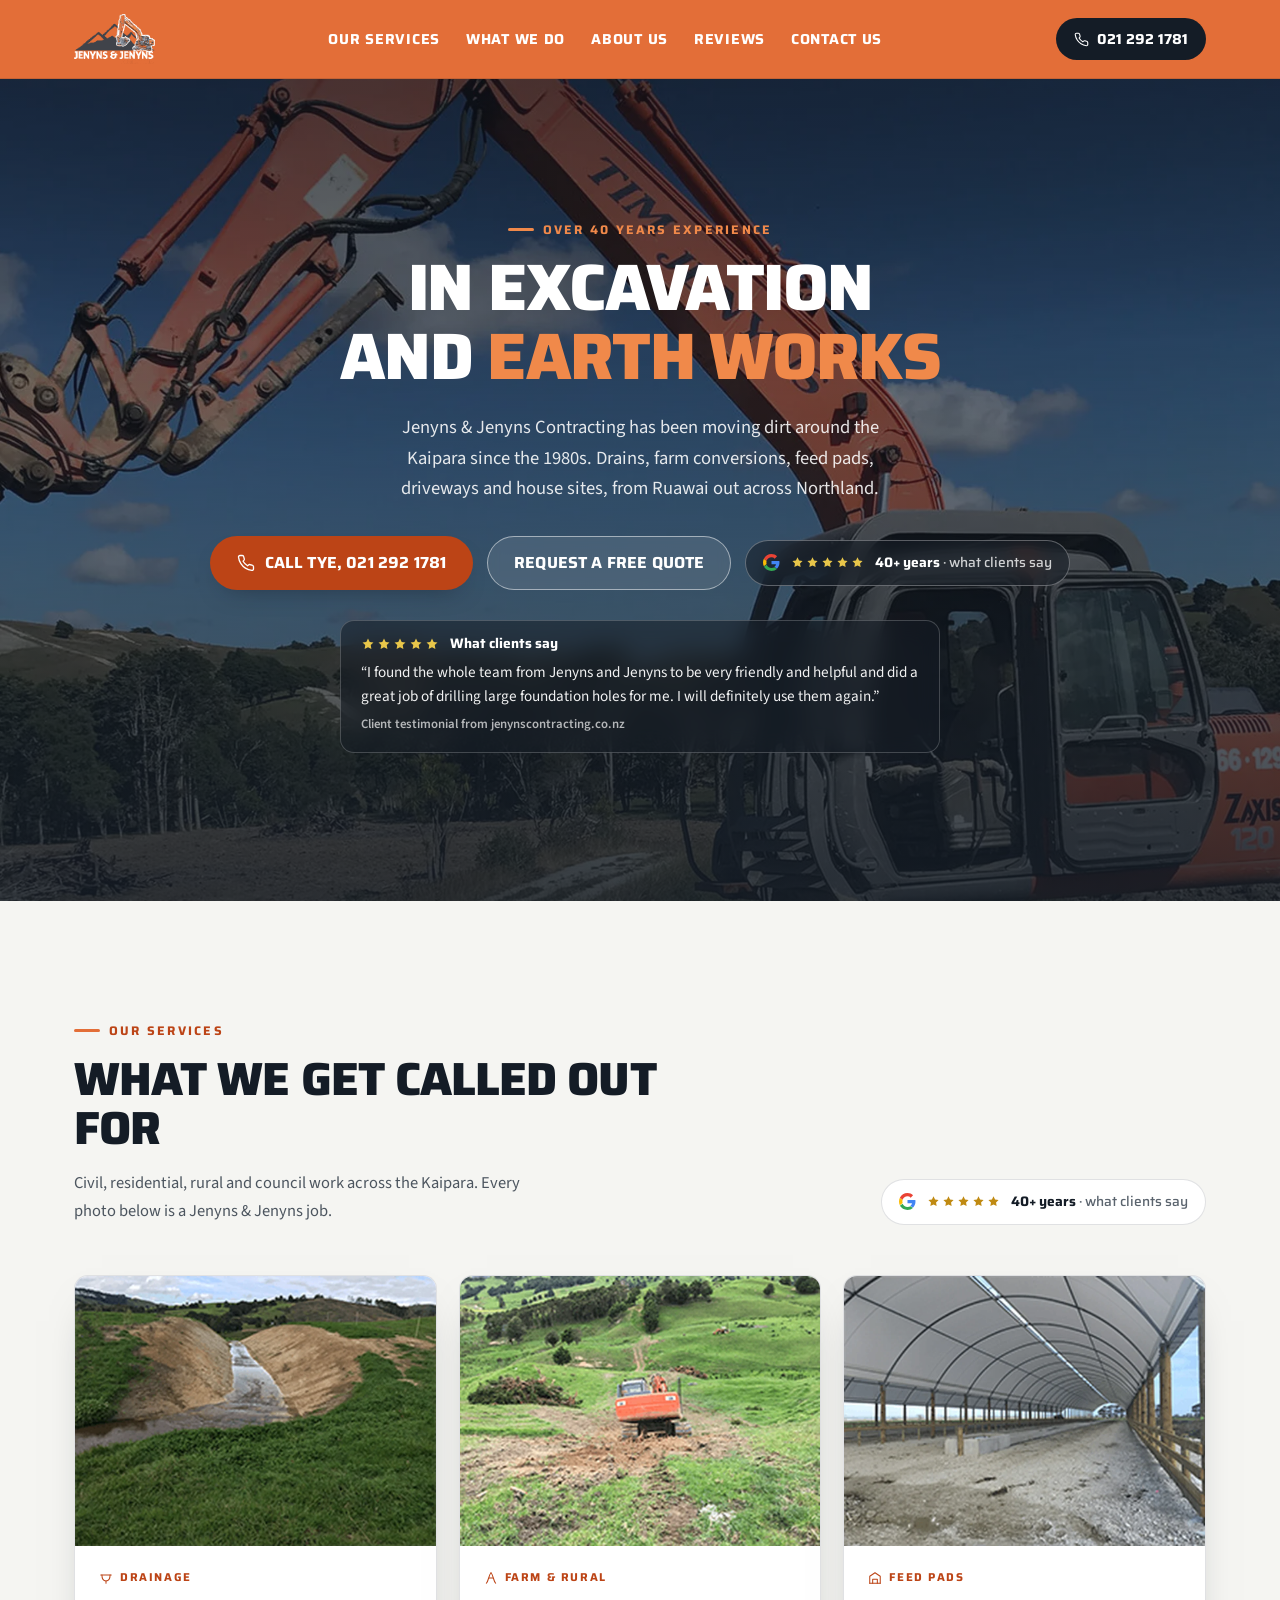
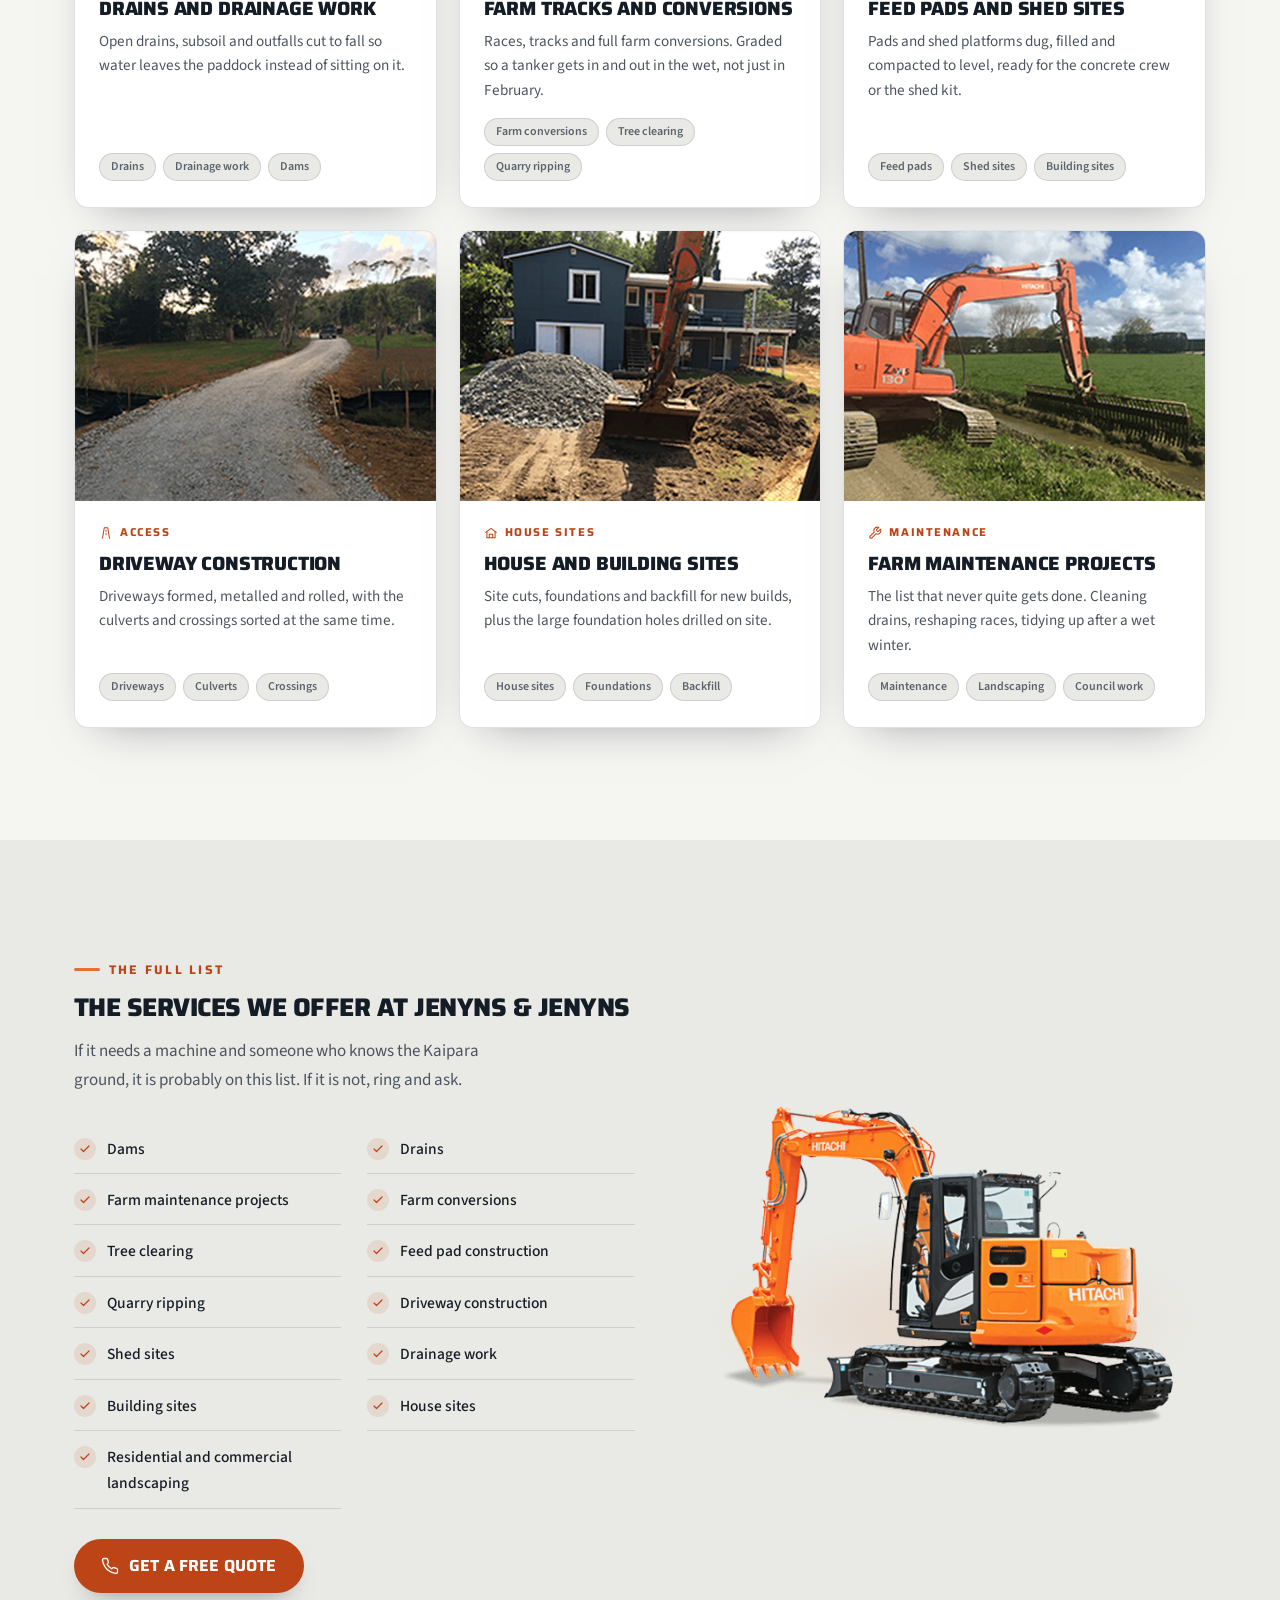
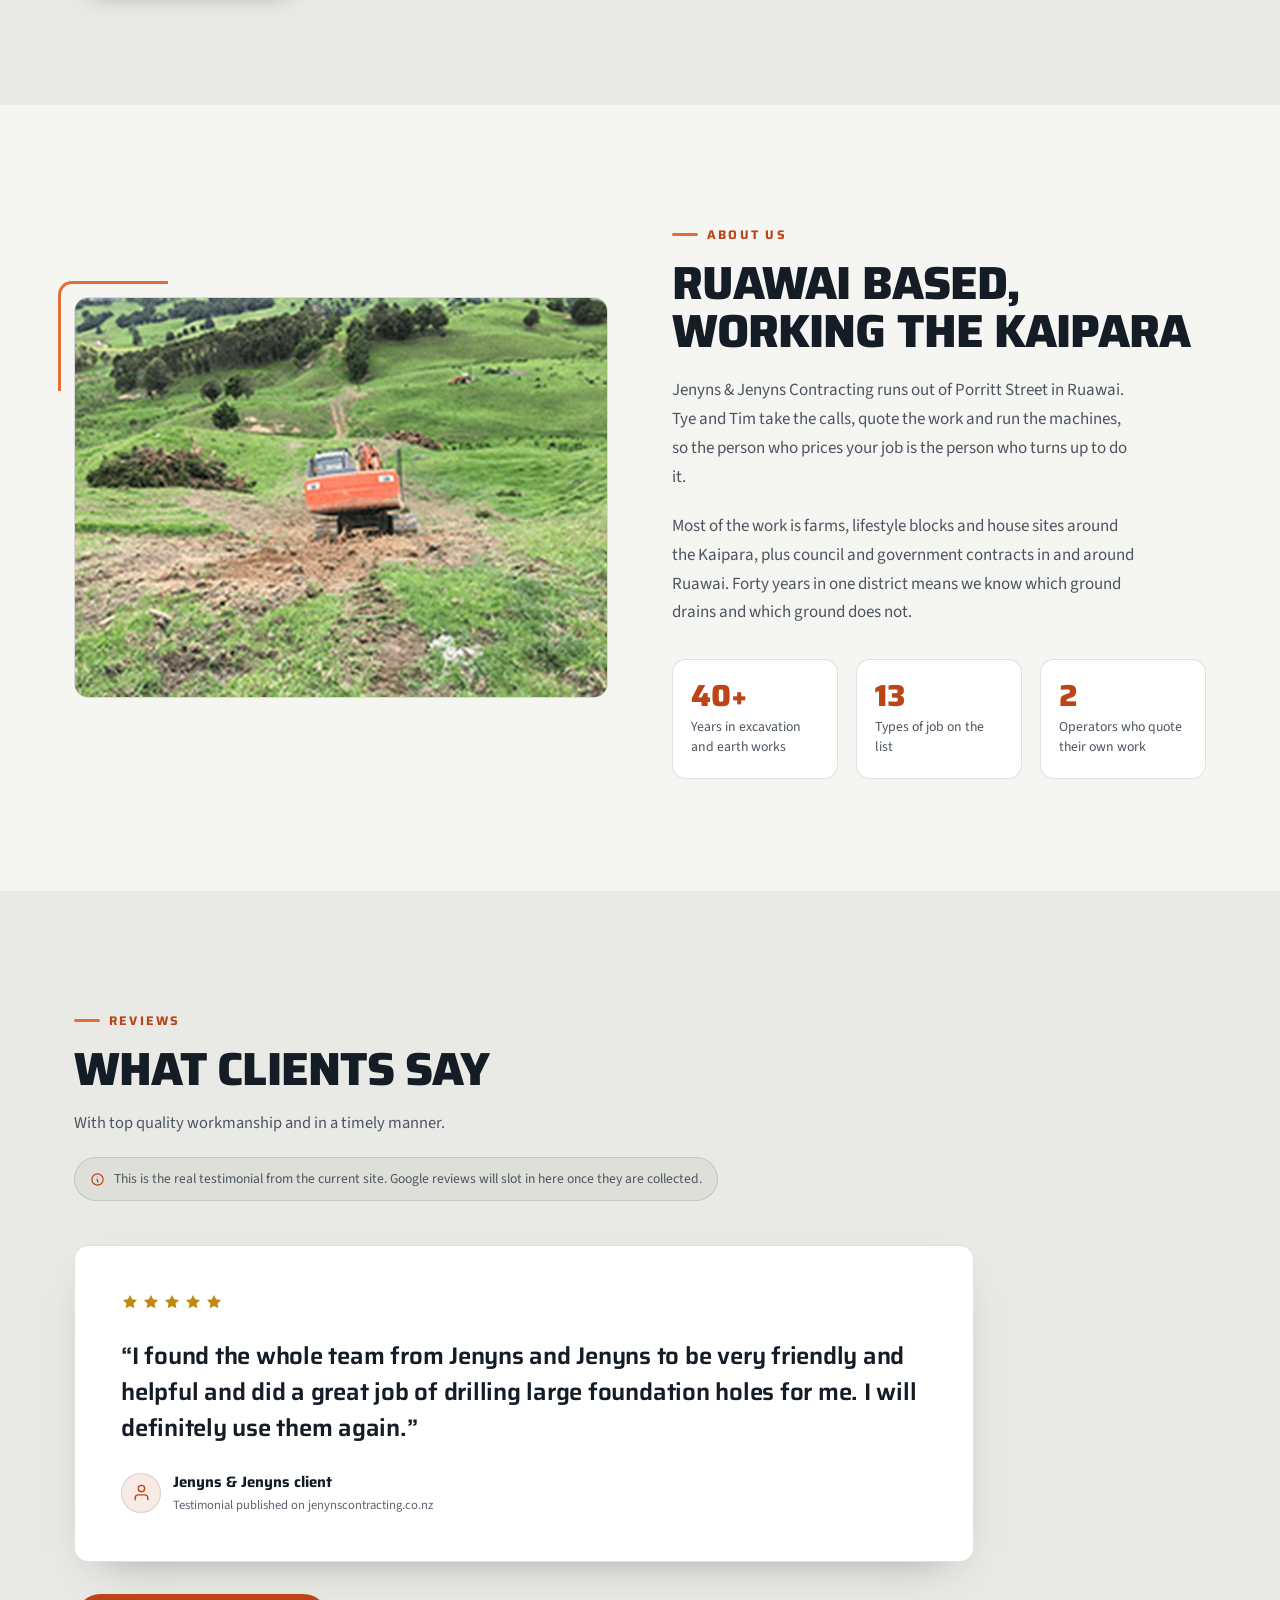
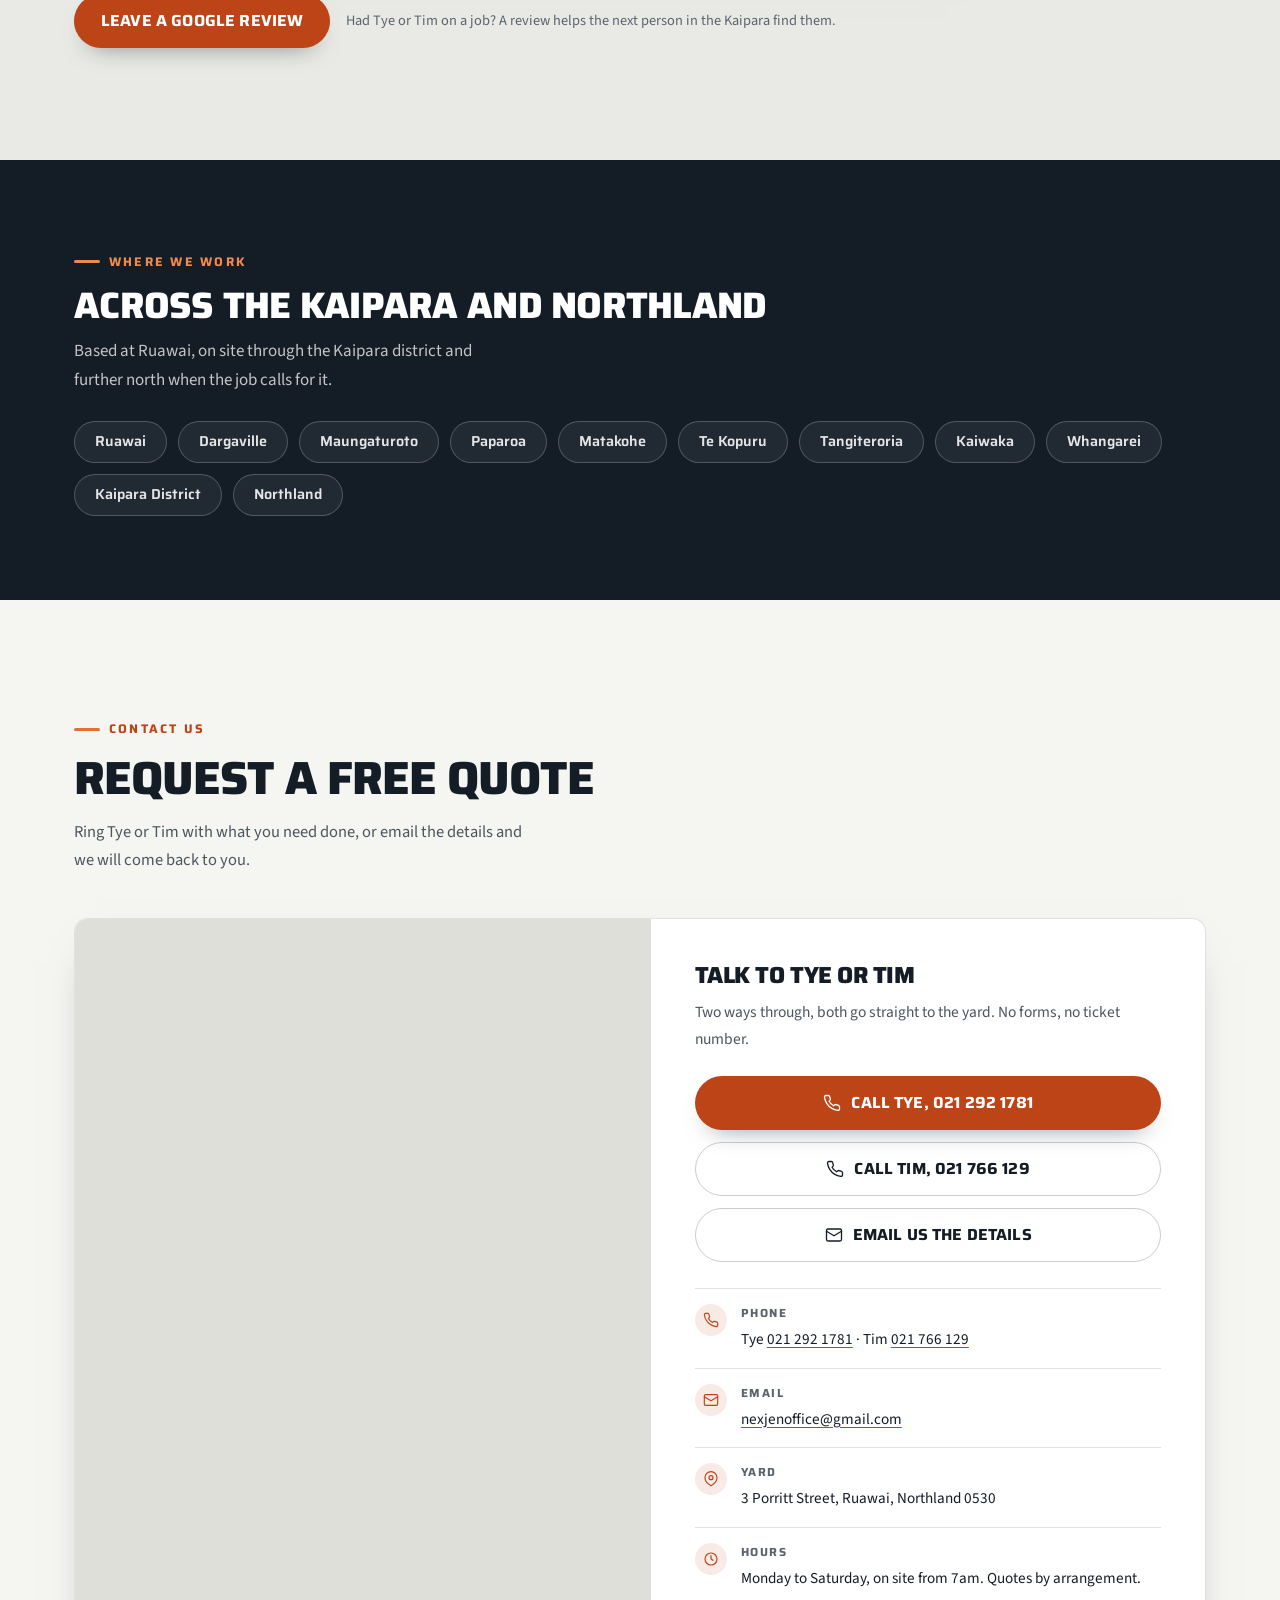
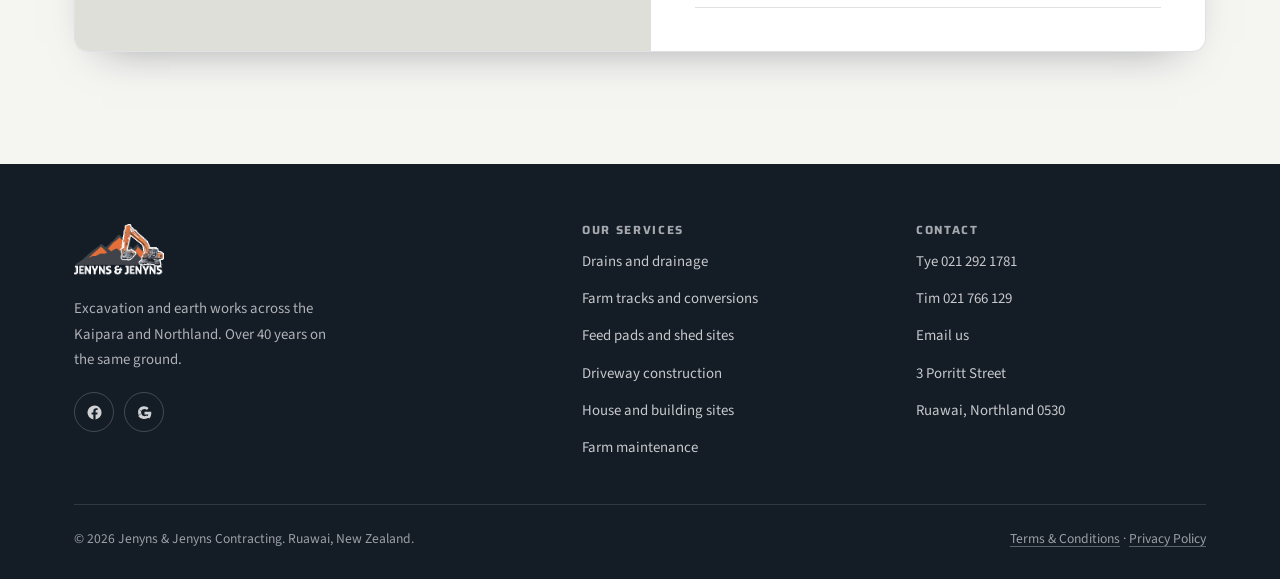
==== commit 19955a73: "Rebuild to the current build prompt using the client's own photos Single self-contained HTML file, r" ====
--- a/index.html
+++ b/index.html
@@ -1,472 +1,557 @@
 <!DOCTYPE html>
 <html lang="en-NZ">
 <head>
-<meta charset="utf-8">
+<meta charset="UTF-8">
 <meta name="viewport" content="width=device-width, initial-scale=1">
-<title>Jenyns &amp; Jenyns Excavators | Earthworks &amp; Excavation, Ruawai</title>
-<meta name="description" content="Excavation and earthworks across Ruawai, Dargaville and the Kaipara. Farm drains, dams, stopbanks, culverts, races and house sites. Family run since 1978. Call Tye on 021 292 1781.">
+<title>Jenyns &amp; Jenyns Contracting | Excavation &amp; Earthworks, Ruawai</title>
+<meta name="description" content="Jenyns &amp; Jenyns Contracting, Ruawai. Over 40 years of excavation and earthworks across the Kaipara and Northland. Drains, farm conversions, feed pads, driveways and house sites. Call Tye on 021 292 1781.">
+<meta name="theme-color" content="#141C26">
+<link rel="canonical" href="https://jenyns-jenyns-excavators-demo.vercel.app/">
+<meta property="og:site_name" content="Jenyns &amp; Jenyns Contracting">
+<meta property="og:title" content="Jenyns &amp; Jenyns Contracting | Excavation &amp; Earthworks, Ruawai">
+<meta property="og:description" content="Over 40 years in excavation and earth works across the Kaipara and Northland.">
+<meta property="og:type" content="website">
+<meta property="og:locale" content="en_NZ">
+<meta property="og:url" content="https://jenyns-jenyns-excavators-demo.vercel.app/">
+<meta property="og:image" content="https://jenyns-jenyns-excavators-demo.vercel.app/img/hero.webp">
+<meta name="twitter:card" content="summary_large_image">
 <link rel="icon" href="favicon.svg" type="image/svg+xml">
-<meta property="og:type" content="website">
-<meta property="og:title" content="Jenyns &amp; Jenyns Excavators | Earthworks &amp; Excavation, Ruawai">
-<meta property="og:description" content="Farm drains, dams, stopbanks, culverts, races and house sites across the Kaipara. Family run out of Ruawai since 1978.">
-<meta property="og:image" content="img/og.jpg">
-<meta name="theme-color" content="#15171b">
 <link rel="preconnect" href="https://fonts.googleapis.com">
 <link rel="preconnect" href="https://fonts.gstatic.com" crossorigin>
-<link href="https://fonts.googleapis.com/css2?family=Big+Shoulders+Display:wght@600;700;800&family=Manrope:wght@400;600;700;800&display=swap" rel="stylesheet">
-<link rel="stylesheet" href="css/site.css">
-<noscript><style>#intro{display:none!important}.reveal{opacity:1!important;transform:none!important}.hero-slides img{opacity:1}.hero-slides img~img{opacity:0}</style></noscript>
+<link href="https://fonts.googleapis.com/css2?family=Saira:wght@600;700;800&family=Source+Sans+3:wght@400;500;600;700&display=swap" rel="stylesheet">
+<link rel="preload" as="image" href="img/hero.webp" fetchpriority="high">
+<script>document.documentElement.className+=' js';</script>
+<script type="application/ld+json">
+{"@context":"https://schema.org","@type":"GeneralContractor","name":"Jenyns & Jenyns Contracting","telephone":"+64212921781","areaServed":["Ruawai","Dargaville","Kaipara District","Northland"],"address":{"@type":"PostalAddress","streetAddress":"3 Porritt Street","addressLocality":"Ruawai","addressRegion":"Northland","postalCode":"0530","addressCountry":"NZ"},"foundingDate":"1985"}
+</script>
+<style>
+/* ==========================================================================
+   Jenyns & Jenyns Contracting, Ruawai
+   Palette lock : their brand orange + deep navy, one light theme
+   Note         : #E36E38 is their exact brand orange, kept for fills only.
+                  Anything carrying text uses #BC4416 (white on it = 5.28:1).
+   Shape lock   : containers 14px, interactive elements full pill
+   Icon lock    : inline SVG, stroke-width 1.75, round caps
+   ========================================================================== */
+:root{
+  --paper:#F5F5F2;--paper-2:#E9EAE5;--paper-3:#DEDFD9;
+  --ink:#141C26;--ink-2:#4C555F;--ink-3:#5B646E;
+  --or:#BC4416;--or-hi:#A63B11;--or-brand:#E36E38;--or-lt:#F0894A;
+  --or-soft:rgba(188,68,22,.11);
+  --line:rgba(20,28,38,.13);--line-str:rgba(20,28,38,.22);
+  --r:14px;--pill:999px;--wrap:1180px;
+  --ease:cubic-bezier(.16,1,.3,1);
+  --shadow:0 18px 44px -28px rgba(20,28,38,.5);
+}
+*,*::before,*::after{box-sizing:border-box}
+html{-webkit-text-size-adjust:100%;scroll-behavior:smooth}
+body{margin:0;background:var(--paper);color:var(--ink);font-family:'Source Sans 3',ui-sans-serif,system-ui,sans-serif;font-size:17px;line-height:1.7;-webkit-font-smoothing:antialiased;overflow-x:hidden}
+::selection{background:var(--or);color:#fff}
+body{caret-color:var(--or);scrollbar-color:#C3C5BD var(--paper-2)}
+::-webkit-scrollbar{width:11px}
+::-webkit-scrollbar-track{background:var(--paper-2)}
+::-webkit-scrollbar-thumb{background:#C3C5BD;border-radius:var(--pill);border:3px solid var(--paper-2)}
+:focus-visible{outline:2px solid var(--or);outline-offset:3px;border-radius:2px}
+a{color:inherit;text-decoration:none}
+img{display:block;max-width:100%}
+h1,h2,h3,h4{font-family:'Saira',ui-sans-serif,system-ui,sans-serif;font-weight:800;line-height:1.05;letter-spacing:-.02em;margin:0;text-transform:uppercase}
+p{margin:0}
+.wrap{width:100%;max-width:var(--wrap);margin-inline:auto;padding-inline:24px}
+.section{padding:clamp(72px,9vw,112px) 0}
+.bg-2{background:var(--paper-2)}
+.s-head{max-width:660px}
+.s-head h2{font-size:clamp(1.9rem,4vw,2.9rem)}
+.s-head p{margin-top:16px;color:var(--ink-2);font-size:1.03rem;max-width:58ch;text-transform:none}
+.s-head-row{display:flex;align-items:flex-end;justify-content:space-between;gap:26px;flex-wrap:wrap}
+.eyebrow{display:inline-flex;align-items:center;gap:9px;margin-bottom:14px;font-family:'Saira',sans-serif;font-size:.78rem;font-weight:700;letter-spacing:.18em;text-transform:uppercase;color:var(--or)}
+.eyebrow::before{content:"";width:26px;height:3px;background:var(--or-brand);border-radius:2px}
+.btn{display:inline-flex;align-items:center;justify-content:center;gap:10px;height:54px;padding:0 26px;border-radius:var(--pill);line-height:1;font-family:'Saira',sans-serif;font-weight:700;font-size:1rem;letter-spacing:.01em;text-transform:uppercase;border:1.5px solid transparent;cursor:pointer;transition:background .2s ease,color .2s ease,border-color .2s ease,transform .14s var(--ease)}
+.btn svg{width:18px;height:18px;flex:none}
+.btn-primary{background:var(--or);color:#fff;box-shadow:0 12px 26px -16px rgba(20,28,38,.6)}
+.btn-primary:hover{background:var(--or-hi);transform:translateY(-2px)}
+.btn-primary:active,.btn-line:active,.btn-ghost:active,.nav-phone:active,.gbadge:active,.pills span:active,.socials a:active{transform:scale(.97)}
+.btn-line{background:transparent;color:var(--ink);border-color:var(--line-str)}
+.btn-line:hover{background:var(--paper-3);border-color:var(--ink-2)}
+.btn-ghost{background:rgba(255,255,255,.1);color:#fff;border-color:rgba(255,255,255,.5);backdrop-filter:blur(6px);-webkit-backdrop-filter:blur(6px)}
+.btn-ghost:hover{background:rgba(255,255,255,.2);transform:translateY(-2px)}
+.btn-block{width:100%}
+.gbadge{display:inline-flex;align-items:center;gap:11px;height:46px;padding:0 17px;border-radius:var(--pill);border:1px solid var(--line);background:#fff;transition:border-color .2s ease,transform .14s var(--ease)}
+.gbadge .g-mark{width:17px;height:17px;flex:none}
+.gbadge .g-stars{display:inline-flex;gap:2px;color:#C08A12}
+.gbadge .g-stars svg{width:13px;height:13px;fill:currentColor}
+.gbadge .g-txt{font-family:'Saira',sans-serif;font-weight:700;font-size:.86rem;color:var(--ink);white-space:nowrap;line-height:1}
+.gbadge .g-txt span{font-weight:500;color:var(--ink-3)}
+.gbadge--dark{background:rgba(20,28,38,.55);border-color:rgba(255,255,255,.3);backdrop-filter:blur(10px);-webkit-backdrop-filter:blur(10px)}
+.gbadge--dark .g-txt{color:#fff}
+.gbadge--dark .g-txt span{color:rgba(255,255,255,.78)}
+.gbadge--dark .g-stars{color:#E8C64A}
+@media (hover:hover) and (pointer:fine){.gbadge:hover{border-color:var(--ink-2);transform:translateY(-2px)}}
+.nav{position:sticky;top:0;z-index:50;background:var(--or-brand);border-bottom:1px solid rgba(20,28,38,.14);transition:background .4s var(--ease),box-shadow .4s var(--ease)}
+.nav.stuck{background:rgba(20,28,38,.95);backdrop-filter:blur(16px);-webkit-backdrop-filter:blur(16px);box-shadow:0 10px 30px -22px rgba(0,0,0,.8)}
+.nav-inner{display:flex;align-items:center;justify-content:space-between;gap:20px;height:78px}
+.brand{display:flex;align-items:center;gap:12px}
+.brand img{height:50px;width:auto}
+.nav-links{display:flex;align-items:center;gap:26px}
+.nav-links a{font-family:'Saira',sans-serif;font-size:.9rem;font-weight:700;letter-spacing:.05em;text-transform:uppercase;color:#fff;position:relative;transition:color .2s ease}
+.nav-links a::after{content:"";position:absolute;left:0;right:0;bottom:-7px;height:2px;background:#fff;transform:scaleX(0);transform-origin:left;transition:transform .28s var(--ease)}
+.nav-links a:hover::after{transform:scaleX(1)}
+.nav.stuck .nav-links a::after{background:var(--or-lt)}
+.nav-phone{display:inline-flex;align-items:center;gap:8px;height:42px;padding:0 18px;border-radius:var(--pill);line-height:1;background:var(--ink);color:#fff;font-family:'Saira',sans-serif;font-weight:700;font-size:.9rem;transition:background .2s ease,transform .14s var(--ease)}
+.nav-phone:hover{background:#0C131B}
+.nav.stuck .nav-phone{background:var(--or);}
+.nav.stuck .nav-phone:hover{background:var(--or-hi)}
+.nav-phone svg{width:15px;height:15px;flex:none}
+.burger{display:none;width:44px;height:44px;border:0;background:transparent;cursor:pointer;flex-direction:column;justify-content:center;gap:5px;align-items:center}
+.burger span{display:block;width:19px;height:2px;background:#fff;border-radius:2px;transition:transform .22s var(--ease),opacity .16s linear}
+.burger.open span:nth-child(1){transform:translateY(7px) rotate(45deg)}
+.burger.open span:nth-child(2){opacity:0}
+.burger.open span:nth-child(3){transform:translateY(-7px) rotate(-45deg)}
+.hero{position:relative;min-height:100dvh;display:flex;align-items:center;overflow:hidden;background:var(--ink);margin-top:-78px;padding-top:78px}
+.hero-media{position:absolute;inset:0;z-index:0;background-image:url('img/hero.webp');background-size:cover;background-position:center}
+.hero-scrim{position:absolute;inset:0;z-index:1;background:linear-gradient(180deg,rgba(20,28,38,.55) 0%,rgba(20,28,38,.42) 38%,rgba(20,28,38,.86) 100%)}
+.hero-inner{position:relative;z-index:2;width:100%;padding-block:92px 100px;color:#fff;text-align:center;display:flex;flex-direction:column;align-items:center}
+.hero .eyebrow{color:var(--or-lt)}
+.hero .eyebrow::before{background:var(--or-lt)}
+.hero h1{font-size:clamp(2.4rem,5.6vw,4.1rem);max-width:20ch;letter-spacing:-.025em;text-wrap:balance}
+.hero h1 em{font-style:normal;color:var(--or-lt)}
+.hero-lead{margin-top:20px;max-width:56ch;font-size:clamp(1.03rem,1.6vw,1.16rem);color:rgba(255,255,255,.88);line-height:1.65}
+.hero-actions{display:flex;align-items:center;justify-content:center;gap:14px;flex-wrap:wrap;margin-top:32px}
+.hrev{margin-top:30px;max-width:600px;text-align:left;background:rgba(20,28,38,.55);border:1px solid rgba(255,255,255,.2);border-radius:var(--r);padding:16px 20px;backdrop-filter:blur(12px);-webkit-backdrop-filter:blur(12px)}
+.hrev-top{display:flex;align-items:center;gap:11px;flex-wrap:wrap}
+.hrev-stars{display:inline-flex;gap:2px;color:#E8C64A}
+.hrev-stars svg{width:14px;height:14px;fill:currentColor}
+.hrev-label{font-family:'Saira',sans-serif;font-weight:700;font-size:.86rem;color:#fff;line-height:1}
+.hrev q{display:block;margin-top:10px;quotes:"\201C" "\201D";font-size:.95rem;line-height:1.55;color:rgba(255,255,255,.94)}
+.hrev b{display:block;margin-top:6px;font-weight:600;font-size:.8rem;color:rgba(255,255,255,.68)}
+.svc-grid{display:grid;grid-template-columns:repeat(3,1fr);gap:22px;margin-top:50px}
+.svc{background:#fff;border:1px solid var(--line);border-radius:var(--r);overflow:hidden;display:flex;flex-direction:column;box-shadow:var(--shadow);transition:transform .4s var(--ease),box-shadow .4s var(--ease)}
+.svc-photo{position:relative;aspect-ratio:4/3;overflow:hidden;background:var(--paper-3)}
+.svc-photo img{width:100%;height:100%;object-fit:cover;transition:transform .55s var(--ease)}
+@media (hover:hover) and (pointer:fine){
+  .svc:hover{transform:translateY(-5px);box-shadow:0 26px 52px -30px rgba(20,28,38,.6)}
+  .svc:hover .svc-photo img{transform:scale(1.06)}
+}
+.svc-body{padding:22px 24px 26px;display:flex;flex-direction:column;flex:1}
+.svc-label{display:inline-flex;align-items:center;gap:7px;font-family:'Saira',sans-serif;font-size:.71rem;font-weight:700;letter-spacing:.14em;text-transform:uppercase;color:var(--or)}
+.svc-label svg{width:14px;height:14px;flex:none}
+.svc h3{margin-top:11px;font-size:1.2rem;letter-spacing:-.01em}
+.svc p{margin-top:10px;color:var(--ink-2);font-size:.95rem;line-height:1.62}
+.tags{list-style:none;display:flex;flex-wrap:wrap;gap:7px;margin:auto 0 0;padding:16px 0 0}
+.tags li{font-size:.75rem;font-weight:600;color:var(--ink-3);background:var(--paper-2);border:1px solid var(--line);border-radius:var(--pill);padding:5px 11px;line-height:1.3}
+.full{display:grid;grid-template-columns:1.05fr .95fr;gap:clamp(34px,5vw,68px);align-items:center}
+.full-list{list-style:none;margin:30px 0 0;padding:0;display:grid;grid-template-columns:1fr 1fr;gap:2px 26px}
+.full-list li{display:flex;align-items:flex-start;gap:11px;padding:11px 0;border-bottom:1px solid var(--line);font-size:.97rem;font-weight:500}
+.full-list .fk{width:22px;height:22px;flex:none;margin-top:2px;border-radius:var(--pill);background:var(--or-soft);color:var(--or);display:grid;place-items:center}
+.full-list .fk svg{width:12px;height:12px}
+.full-media{position:relative;display:grid;place-items:center;padding:20px}
+.full-media::before{content:"";position:absolute;inset:auto 0 8% 0;height:58%;background:radial-gradient(ellipse at center,rgba(227,110,56,.16),transparent 68%);border-radius:50%}
+.full-media img{position:relative;width:100%;height:auto;max-width:480px}
+.about{display:grid;grid-template-columns:1fr 1fr;gap:clamp(34px,5vw,68px);align-items:center}
+.about-copy h2{font-size:clamp(1.9rem,4vw,2.9rem)}
+.about-copy p{margin-top:20px;color:var(--ink-2);max-width:58ch}
+.stat-row{display:grid;grid-template-columns:repeat(3,1fr);gap:18px;margin-top:32px}
+.stat{background:#fff;border:1px solid var(--line);border-radius:var(--r);padding:20px 18px}
+.stat b{display:block;font-family:'Saira',sans-serif;font-size:1.9rem;font-weight:800;color:var(--or);line-height:1}
+.stat span{display:block;margin-top:7px;font-size:.86rem;color:var(--ink-2);line-height:1.45}
+.about-media{position:relative}
+.about-media img{width:100%;height:auto;aspect-ratio:4/3;object-fit:cover;border-radius:var(--r);border:1px solid var(--line)}
+.about-media::before{content:"";position:absolute;left:-16px;top:-16px;width:110px;height:110px;border-left:3px solid var(--or-brand);border-top:3px solid var(--or-brand);border-radius:var(--r) 0 0 0}
+.rev-note{display:inline-flex;align-items:center;gap:9px;margin-top:20px;padding:9px 15px;border-radius:var(--pill);background:var(--paper-3);border:1px solid var(--line);font-size:.85rem;color:var(--ink-2)}
+.rev-note svg{width:15px;height:15px;flex:none;color:var(--or)}
+.rev-lead{margin-top:44px;background:#fff;border:1px solid var(--line);border-radius:var(--r);padding:clamp(28px,4vw,46px);box-shadow:var(--shadow);max-width:900px}
+.rev-lead .rev-stars{display:inline-flex;gap:3px;color:#C08A12}
+.rev-lead .rev-stars svg{width:18px;height:18px;fill:currentColor}
+.rev-lead q{display:block;margin-top:18px;quotes:"\201C" "\201D";font-size:clamp(1.1rem,2.2vw,1.5rem);line-height:1.5;color:var(--ink);font-family:'Saira',sans-serif;font-weight:600;text-transform:none;letter-spacing:-.01em}
+.rev-lead .by{display:flex;align-items:center;gap:12px;margin-top:24px}
+.rev-lead .ava{width:40px;height:40px;flex:none;border-radius:var(--pill);background:var(--or-soft);border:1px solid var(--line);display:grid;place-items:center;color:var(--or)}
+.rev-lead .ava svg{width:19px;height:19px}
+.rev-lead .by b{display:block;font-family:'Saira',sans-serif;font-size:.94rem;font-weight:700}
+.rev-lead .by small{display:block;color:var(--ink-3);font-size:.79rem;line-height:1.5}
+.rev-foot{display:flex;align-items:center;gap:16px;flex-wrap:wrap;margin-top:32px}
+.rev-foot p{color:var(--ink-3);font-size:.9rem}
+.area{padding:clamp(56px,7vw,84px) 0;background:var(--ink);color:#fff}
+.area .eyebrow{color:var(--or-lt)}
+.area .eyebrow::before{background:var(--or-lt)}
+.area h2{font-size:clamp(1.6rem,3.2vw,2.3rem)}
+.area p{color:rgba(255,255,255,.74);max-width:50ch;margin-top:12px}
+.pills{display:flex;flex-wrap:wrap;gap:11px;margin-top:26px}
+.pills span{height:42px;padding:0 20px;border-radius:var(--pill);line-height:1;display:inline-flex;align-items:center;border:1px solid rgba(255,255,255,.22);background:rgba(255,255,255,.06);font-family:'Saira',sans-serif;font-weight:600;font-size:.9rem;color:rgba(255,255,255,.88);transition:border-color .2s ease,background .2s ease,color .2s ease,transform .14s var(--ease)}
+.pills span:hover{border-color:var(--or-lt);background:var(--or-lt);color:var(--ink)}
+.contact-box{display:grid;grid-template-columns:1.02fr .98fr;background:#fff;border:1px solid var(--line);border-radius:var(--r);overflow:hidden;box-shadow:var(--shadow);margin-top:44px}
+.contact-map{position:relative;min-height:100%;background:var(--paper-3)}
+.contact-map iframe{position:absolute;inset:0;width:100%;height:100%;border:0;display:block}
+.contact-side{padding:clamp(28px,3.4vw,44px)}
+.contact-side h3{font-size:1.45rem}
+.contact-side>p{margin-top:12px;color:var(--ink-2);font-size:.97rem}
+.contact-btns{display:grid;gap:12px;margin-top:24px}
+.details{list-style:none;margin:26px 0 0;padding:0}
+.details li{display:flex;gap:14px;padding:15px 0;border-top:1px solid var(--line);font-size:.95rem}
+.details li:last-child{border-bottom:1px solid var(--line)}
+.details .di{width:32px;height:32px;flex:none;border-radius:var(--pill);background:var(--or-soft);color:var(--or);display:grid;place-items:center}
+.details .di svg{width:16px;height:16px}
+.details b{display:block;font-family:'Saira',sans-serif;font-size:.73rem;font-weight:700;letter-spacing:.13em;text-transform:uppercase;color:var(--ink-3);margin-bottom:3px}
+.details a{text-decoration:underline;text-underline-offset:3px;text-decoration-color:var(--or)}
+.foot{background:var(--ink);color:rgba(255,255,255,.72);padding:60px 0 28px}
+.foot-grid{display:grid;grid-template-columns:1.6fr 1fr 1fr;gap:44px}
+.foot-brand img{height:56px;width:auto}
+.foot-brand p{margin-top:16px;color:rgba(255,255,255,.66);font-size:.93rem;max-width:38ch}
+.socials{display:flex;gap:10px;margin-top:20px}
+.socials a{width:40px;height:40px;border-radius:var(--pill);border:1px solid rgba(255,255,255,.2);display:grid;place-items:center;color:rgba(255,255,255,.8);transition:background .2s ease,border-color .2s ease,color .2s ease,transform .14s var(--ease)}
+.socials a:hover{background:var(--or-brand);border-color:var(--or-brand);color:#fff}
+.socials svg{width:17px;height:17px}
+.foot-col h4{font-family:'Saira',sans-serif;font-size:.74rem;font-weight:700;letter-spacing:.14em;text-transform:uppercase;color:rgba(255,255,255,.62)}
+.foot-col a,.foot-col span{display:block;margin-top:12px;color:rgba(255,255,255,.76);font-size:.93rem;transition:color .2s ease;text-transform:none}
+.foot-col a:hover{color:var(--or-lt)}
+.foot-bottom{margin-top:44px;padding-top:22px;border-top:1px solid rgba(255,255,255,.12);display:flex;justify-content:space-between;gap:14px;flex-wrap:wrap;font-size:.85rem;color:rgba(255,255,255,.58)}
+.foot-bottom a{text-decoration:underline;text-underline-offset:3px;text-decoration-color:rgba(255,255,255,.3)}
+.foot-bottom a:hover{color:#fff}
+#intro{position:fixed;inset:0;z-index:200;background:var(--ink);display:grid;place-items:center;transition:opacity .7s var(--ease),visibility .7s var(--ease)}
+#intro.gone{opacity:0;visibility:hidden}
+#intro img{height:clamp(70px,14vw,120px);width:auto}
+#intro .ln{width:0;height:3px;background:var(--or-brand);margin:18px auto 0;animation:introLn 1.1s var(--ease) .3s forwards}
+@keyframes introLn{to{width:140px}}
+.js .rv{opacity:0;transform:translateY(20px);transition:opacity .8s var(--ease),transform .8s var(--ease);transition-delay:calc(var(--i,0) * 80ms)}
+.js .rv.in{opacity:1;transform:none}
+@media (max-width:1024px){
+  .svc-grid{grid-template-columns:repeat(2,1fr)}
+  .full,.about{grid-template-columns:1fr;gap:38px}
+  .full-media{order:-1}
+  .contact-box{grid-template-columns:1fr}
+  .contact-map{order:2;min-height:340px}
+  .contact-side{order:1}
+  .foot-grid{grid-template-columns:1fr 1fr;gap:36px}
+  .foot-brand{grid-column:1 / -1}
+}
+@media (max-width:860px){
+  .nav-links{position:fixed;inset:78px 0 auto 0;flex-direction:column;align-items:stretch;gap:0;background:rgba(20,28,38,.98);backdrop-filter:blur(18px);-webkit-backdrop-filter:blur(18px);border-bottom:1px solid rgba(255,255,255,.12);padding:8px 24px 22px;transform:translateY(-12px);opacity:0;pointer-events:none;transition:opacity .3s var(--ease),transform .3s var(--ease)}
+  .nav-links.open{opacity:1;transform:none;pointer-events:auto}
+  .nav-links a{padding:15px 0;border-bottom:1px solid rgba(255,255,255,.1);font-size:1rem}
+  .nav-links a::after{display:none}
+  .burger{display:flex}
+  .nav-phone span.np-txt{display:none}
+  .nav-phone{padding:0 13px}
+}
+@media (max-width:720px){
+  body{font-size:16px}
+  .svc-grid{grid-template-columns:1fr;gap:18px}
+  .full-list{grid-template-columns:1fr}
+  .stat-row{grid-template-columns:1fr}
+  .hero-inner{padding-block:76px 82px}
+  .hero-actions .btn,.hero-actions .gbadge{width:100%;justify-content:center}
+  .s-head-row{align-items:flex-start}
+  .foot-grid{grid-template-columns:1fr}
+  .foot-bottom{flex-direction:column;gap:8px}
+}
+@media (prefers-reduced-motion:reduce){
+  html{scroll-behavior:auto}
+  *,*::before,*::after{animation-duration:.001ms!important;transition-duration:.001ms!important}
+  .js .rv{opacity:1;transform:none}
+}
+</style>
 </head>
 <body>
-
-<div id="intro">
-  <div class="intro-mark">
-    <div class="im-1">Jenyns <span>&amp;</span> Jenyns</div>
-    <div class="intro-bar"></div>
-    <div class="im-2">Ruawai, Northland</div>
-  </div>
-</div>
-
-<header class="nav">
-  <div class="wrap nav-in">
-    <a class="brand" href="index.html">
-      <img src="img/logo.png" width="38" height="38" alt="Jenyns &amp; Jenyns Excavators logo">
-      <span class="brand-txt">
-        <b>Jenyns <i>&amp;</i> Jenyns</b>
-        <small>Excavators &middot; Ruawai</small>
-      </span>
+<div id="intro"><div><img src="img/logo.png" alt="Jenyns &amp; Jenyns Contracting" width="224" height="139"><div class="ln"></div></div></div>
+<div id="top-sentinel" aria-hidden="true" style="position:absolute;top:0;left:0;height:48px;width:1px;pointer-events:none"></div>
+
+<header class="nav" id="nav">
+  <div class="wrap nav-inner">
+    <a class="brand" href="#top" aria-label="Jenyns and Jenyns Contracting, home">
+      <img src="img/logo.png" alt="Jenyns &amp; Jenyns Contracting" width="224" height="139">
     </a>
-    <nav class="nav-links">
-      <a href="#services">Services</a>
-      <a href="#work">Our work</a>
-      <a href="#about">About</a>
-      <a href="#crew">Crew</a>
+    <nav class="nav-links" id="menu" aria-label="Primary">
+      <a href="#services">Our services</a>
+      <a href="#work">What we do</a>
+      <a href="#about">About us</a>
       <a href="#reviews">Reviews</a>
-      <a href="#contact">Contact</a>
-      <a class="nav-cta desk-cta" href="tel:+64212921781">
-        <svg viewBox="0 0 24 24" fill="none" stroke="currentColor" stroke-width="2" stroke-linecap="round" stroke-linejoin="round" aria-hidden="true"><path d="M22 16.92v3a2 2 0 0 1-2.18 2 19.79 19.79 0 0 1-8.63-3.07 19.5 19.5 0 0 1-6-6A19.79 19.79 0 0 1 2.12 4.18 2 2 0 0 1 4.11 2h3a2 2 0 0 1 2 1.72c.13.96.36 1.9.68 2.81a2 2 0 0 1-.45 2.11L8.09 9.91a16 16 0 0 0 6 6l1.27-1.27a2 2 0 0 1 2.11-.45c.91.32 1.85.55 2.81.68A2 2 0 0 1 22 16.92z"/></svg>
-        021 292 1781
-      </a>
+      <a href="#contact">Contact us</a>
     </nav>
-    <button class="burger" id="burger" aria-label="Open menu" aria-expanded="false">
-      <svg viewBox="0 0 24 24" fill="none" stroke="currentColor" stroke-width="2" stroke-linecap="round" aria-hidden="true"><path d="M3 6h18M3 12h18M3 18h18"/></svg>
-    </button>
-  </div>
-  <div class="mobile-menu" id="mobileMenu">
-    <a href="#services">Services</a>
-    <a href="#work">Our work</a>
-    <a href="#about">About</a>
-    <a href="#crew">Crew</a>
-    <a href="#reviews">Reviews</a>
-    <a href="#contact">Contact</a>
-    <a href="tel:+64212921781" style="color:#f26a21">Call Tye &middot; 021 292 1781</a>
+    <div style="display:flex;align-items:center;gap:12px">
+      <a class="nav-phone" href="tel:+64212921781"><svg viewBox="0 0 24 24" fill="none" stroke="currentColor" stroke-width="1.75" stroke-linecap="round" stroke-linejoin="round" aria-hidden="true"><path d="M22 16.9v3a2 2 0 0 1-2.2 2 19.8 19.8 0 0 1-8.6-3.1 19.5 19.5 0 0 1-6-6A19.8 19.8 0 0 1 2 4.2 2 2 0 0 1 4 2h3a2 2 0 0 1 2 1.7c.1.9.4 1.8.7 2.7a2 2 0 0 1-.5 2.1L8.1 9.7a16 16 0 0 0 6 6l1.2-1.1a2 2 0 0 1 2.1-.5c.9.3 1.8.6 2.7.7a2 2 0 0 1 1.7 2z"/></svg><span class="np-txt">021 292 1781</span></a>
+      <button class="burger" id="burger" aria-label="Open menu" aria-controls="menu" aria-expanded="false"><span></span><span></span><span></span></button>
+    </div>
   </div>
 </header>
 
-<!-- HERO -->
 <section class="hero" id="top">
-  <div class="hero-slides" aria-hidden="true">
-    <img class="on" src="img/hero-1.jpg" alt="" width="1600" height="1200" fetchpriority="high">
-    <img src="img/hero-2.jpg" alt="" width="1600" height="1200" loading="lazy">
-    <img src="img/hero-3.jpg" alt="" width="1600" height="1200" loading="lazy">
-  </div>
-  <div class="hero-veil"></div>
-  <div class="wrap hero-in">
-    <p class="eyebrow hero-eyebrow">Ruawai, Northland &middot; Excavating since 1978</p>
-    <h1>Earthworks and drainage across the <em>Kaipara.</em></h1>
-    <p class="hero-sub">Farm drains, dams, stopbanks, culverts, races and house sites. Family run out of Ruawai, with our own excavators, trucks and transporters, so the job gets started when we say it will.</p>
-    <div class="hero-ctas">
-      <a class="btn btn-primary" href="tel:+64212921781">
-        <svg viewBox="0 0 24 24" fill="none" stroke="currentColor" stroke-width="2" stroke-linecap="round" stroke-linejoin="round" aria-hidden="true"><path d="M22 16.92v3a2 2 0 0 1-2.18 2 19.79 19.79 0 0 1-8.63-3.07 19.5 19.5 0 0 1-6-6A19.79 19.79 0 0 1 2.12 4.18 2 2 0 0 1 4.11 2h3a2 2 0 0 1 2 1.72c.13.96.36 1.9.68 2.81a2 2 0 0 1-.45 2.11L8.09 9.91a16 16 0 0 0 6 6l1.27-1.27a2 2 0 0 1 2.11-.45c.91.32 1.85.55 2.81.68A2 2 0 0 1 22 16.92z"/></svg>
-        Call Tye for a quote
-      </a>
-      <a class="btn btn-ghost" href="#contact">
-        Get a quote
-        <svg viewBox="0 0 24 24" fill="none" stroke="currentColor" stroke-width="2" stroke-linecap="round" stroke-linejoin="round" aria-hidden="true"><path d="M5 12h14M13 6l6 6-6 6"/></svg>
-      </a>
-    </div>
-
-    <div class="hero-quote">
-      <div class="stars" aria-hidden="true">
-        <svg viewBox="0 0 24 24" fill="currentColor"><path d="M12 2l3.09 6.26L22 9.27l-5 4.87 1.18 6.88L12 17.77l-6.18 3.25L7 14.14 2 9.27l6.91-1.01L12 2z"/></svg>
-        <svg viewBox="0 0 24 24" fill="currentColor"><path d="M12 2l3.09 6.26L22 9.27l-5 4.87 1.18 6.88L12 17.77l-6.18 3.25L7 14.14 2 9.27l6.91-1.01L12 2z"/></svg>
-        <svg viewBox="0 0 24 24" fill="currentColor"><path d="M12 2l3.09 6.26L22 9.27l-5 4.87 1.18 6.88L12 17.77l-6.18 3.25L7 14.14 2 9.27l6.91-1.01L12 2z"/></svg>
-        <svg viewBox="0 0 24 24" fill="currentColor"><path d="M12 2l3.09 6.26L22 9.27l-5 4.87 1.18 6.88L12 17.77l-6.18 3.25L7 14.14 2 9.27l6.91-1.01L12 2z"/></svg>
-        <svg viewBox="0 0 24 24" fill="currentColor"><path d="M12 2l3.09 6.26L22 9.27l-5 4.87 1.18 6.88L12 17.77l-6.18 3.25L7 14.14 2 9.27l6.91-1.01L12 2z"/></svg>
-      </div>
-      <div class="hq-slide on">
-        <p>"Very friendly and helpful, and did a great job of drilling large foundation holes for me. I will definitely use them again."</p>
-        <cite>Client feedback, Jenyns &amp; Jenyns</cite>
-      </div>
-      <div class="hq-slide">
-        <p>"Had the gear on site when he said he would, and the crossings have held up through a wet winter."</p>
-        <cite>Example review, Tokatoka</cite>
-      </div>
-      <div class="hq-slide">
-        <p>"Cleaned out about 900 metres of drain and shaped the spoil back so we could still get the tractor down the fenceline."</p>
-        <cite>Example review, Matakohe</cite>
-      </div>
-    </div>
-  </div>
-</section>
-
-<!-- SERVICES -->
-<section class="band-bone" id="services">
+  <div class="hero-media" aria-hidden="true"></div>
+  <div class="hero-scrim" aria-hidden="true"></div>
+  <div class="wrap hero-inner">
+    <span class="eyebrow">Over 40 years experience</span>
+    <h1>In excavation and <em>earth works</em></h1>
+    <p class="hero-lead">Jenyns &amp; Jenyns Contracting has been moving dirt around the Kaipara since the 1980s. Drains, farm conversions, feed pads, driveways and house sites, from Ruawai out across Northland.</p>
+    <div class="hero-actions">
+      <a class="btn btn-primary" href="tel:+64212921781"><svg viewBox="0 0 24 24" fill="none" stroke="currentColor" stroke-width="1.75" stroke-linecap="round" stroke-linejoin="round" aria-hidden="true"><path d="M22 16.9v3a2 2 0 0 1-2.2 2 19.8 19.8 0 0 1-8.6-3.1 19.5 19.5 0 0 1-6-6A19.8 19.8 0 0 1 2 4.2 2 2 0 0 1 4 2h3a2 2 0 0 1 2 1.7c.1.9.4 1.8.7 2.7a2 2 0 0 1-.5 2.1L8.1 9.7a16 16 0 0 0 6 6l1.2-1.1a2 2 0 0 1 2.1-.5c.9.3 1.8.6 2.7.7a2 2 0 0 1 1.7 2z"/></svg>Call Tye, 021 292 1781</a>
+      <a class="btn btn-ghost" href="#contact">Request a free quote</a>
+      <a class="gbadge gbadge--dark" href="#reviews" aria-label="Read what clients say"><svg class="g-mark" viewBox="0 0 48 48" aria-hidden="true"><path fill="#4285F4" d="M46.5 24.5c0-1.6-.1-3.1-.4-4.5H24v9h12.7c-.5 2.9-2.1 5.3-4.5 7l7 5.4C43.6 37 46.5 31.3 46.5 24.5z"/><path fill="#34A853" d="M24 48c6.2 0 11.4-2 15.2-5.5l-7-5.4c-2 1.3-4.6 2.1-8.2 2.1-6.4 0-11.8-3.7-13.7-9l-7.8 6C6.4 42.6 14.6 48 24 48z"/><path fill="#FBBC05" d="M10.3 28.3c-.5-1.4-.8-2.9-.8-4.3s.3-3 .8-4.3l-7.8-6C.9 16.9 0 20.3 0 24s.9 7.1 2.5 10.3l7.8-6z"/><path fill="#EA4335" d="M24 9.5c3.5 0 6.6 1.2 9 3.6l6.7-6.7C35.6 2.4 30.2 0 24 0 14.6 0 6.4 5.4 2.5 13.3l7.8 6C12.2 13.2 17.6 9.5 24 9.5z"/></svg><span class="g-stars" aria-hidden="true"><svg viewBox="0 0 24 24" aria-hidden="true"><path d="M12 2.5l2.9 5.9 6.5.9-4.7 4.6 1.1 6.5-5.8-3-5.8 3 1.1-6.5L2.6 9.3l6.5-.9z"/></svg><svg viewBox="0 0 24 24" aria-hidden="true"><path d="M12 2.5l2.9 5.9 6.5.9-4.7 4.6 1.1 6.5-5.8-3-5.8 3 1.1-6.5L2.6 9.3l6.5-.9z"/></svg><svg viewBox="0 0 24 24" aria-hidden="true"><path d="M12 2.5l2.9 5.9 6.5.9-4.7 4.6 1.1 6.5-5.8-3-5.8 3 1.1-6.5L2.6 9.3l6.5-.9z"/></svg><svg viewBox="0 0 24 24" aria-hidden="true"><path d="M12 2.5l2.9 5.9 6.5.9-4.7 4.6 1.1 6.5-5.8-3-5.8 3 1.1-6.5L2.6 9.3l6.5-.9z"/></svg><svg viewBox="0 0 24 24" aria-hidden="true"><path d="M12 2.5l2.9 5.9 6.5.9-4.7 4.6 1.1 6.5-5.8-3-5.8 3 1.1-6.5L2.6 9.3l6.5-.9z"/></svg></span><span class="g-txt">40+ years <span>&middot; what clients say</span></span></a>
+    </div>
+    <div class="hrev">
+      <div class="hrev-top"><span class="hrev-stars" aria-hidden="true"><svg viewBox="0 0 24 24" aria-hidden="true"><path d="M12 2.5l2.9 5.9 6.5.9-4.7 4.6 1.1 6.5-5.8-3-5.8 3 1.1-6.5L2.6 9.3l6.5-.9z"/></svg><svg viewBox="0 0 24 24" aria-hidden="true"><path d="M12 2.5l2.9 5.9 6.5.9-4.7 4.6 1.1 6.5-5.8-3-5.8 3 1.1-6.5L2.6 9.3l6.5-.9z"/></svg><svg viewBox="0 0 24 24" aria-hidden="true"><path d="M12 2.5l2.9 5.9 6.5.9-4.7 4.6 1.1 6.5-5.8-3-5.8 3 1.1-6.5L2.6 9.3l6.5-.9z"/></svg><svg viewBox="0 0 24 24" aria-hidden="true"><path d="M12 2.5l2.9 5.9 6.5.9-4.7 4.6 1.1 6.5-5.8-3-5.8 3 1.1-6.5L2.6 9.3l6.5-.9z"/></svg><svg viewBox="0 0 24 24" aria-hidden="true"><path d="M12 2.5l2.9 5.9 6.5.9-4.7 4.6 1.1 6.5-5.8-3-5.8 3 1.1-6.5L2.6 9.3l6.5-.9z"/></svg></span><span class="hrev-label">What clients say</span></div>
+      <q>I found the whole team from Jenyns and Jenyns to be very friendly and helpful and did a great job of drilling large foundation holes for me. I will definitely use them again.</q>
+      <b>Client testimonial from jenynscontracting.co.nz</b>
+    </div>
+  </div>
+</section>
+
+<section class="section" id="services">
   <div class="wrap">
-    <div class="sec-head reveal">
-      <p class="eyebrow">What we dig</p>
-      <h2>Excavation work for farms, builders and councils</h2>
-      <p>Most of what we do is dirt and water: getting water off a paddock, holding it where you want it, and building ground that stays put. If it needs a machine on it, ring us and we will tell you straight whether it is a job for us.</p>
-    </div>
-
+    <div class="s-head-row">
+      <div class="s-head rv">
+        <span class="eyebrow">Our services</span>
+        <h2>What we get called out for</h2>
+        <p>Civil, residential, rural and council work across the Kaipara. Every photo below is a Jenyns &amp; Jenyns job.</p>
+      </div>
+      <div class="rv" style="--i:1"><a class="gbadge" href="#reviews" aria-label="Read what clients say"><svg class="g-mark" viewBox="0 0 48 48" aria-hidden="true"><path fill="#4285F4" d="M46.5 24.5c0-1.6-.1-3.1-.4-4.5H24v9h12.7c-.5 2.9-2.1 5.3-4.5 7l7 5.4C43.6 37 46.5 31.3 46.5 24.5z"/><path fill="#34A853" d="M24 48c6.2 0 11.4-2 15.2-5.5l-7-5.4c-2 1.3-4.6 2.1-8.2 2.1-6.4 0-11.8-3.7-13.7-9l-7.8 6C6.4 42.6 14.6 48 24 48z"/><path fill="#FBBC05" d="M10.3 28.3c-.5-1.4-.8-2.9-.8-4.3s.3-3 .8-4.3l-7.8-6C.9 16.9 0 20.3 0 24s.9 7.1 2.5 10.3l7.8-6z"/><path fill="#EA4335" d="M24 9.5c3.5 0 6.6 1.2 9 3.6l6.7-6.7C35.6 2.4 30.2 0 24 0 14.6 0 6.4 5.4 2.5 13.3l7.8 6C12.2 13.2 17.6 9.5 24 9.5z"/></svg><span class="g-stars" aria-hidden="true"><svg viewBox="0 0 24 24" aria-hidden="true"><path d="M12 2.5l2.9 5.9 6.5.9-4.7 4.6 1.1 6.5-5.8-3-5.8 3 1.1-6.5L2.6 9.3l6.5-.9z"/></svg><svg viewBox="0 0 24 24" aria-hidden="true"><path d="M12 2.5l2.9 5.9 6.5.9-4.7 4.6 1.1 6.5-5.8-3-5.8 3 1.1-6.5L2.6 9.3l6.5-.9z"/></svg><svg viewBox="0 0 24 24" aria-hidden="true"><path d="M12 2.5l2.9 5.9 6.5.9-4.7 4.6 1.1 6.5-5.8-3-5.8 3 1.1-6.5L2.6 9.3l6.5-.9z"/></svg><svg viewBox="0 0 24 24" aria-hidden="true"><path d="M12 2.5l2.9 5.9 6.5.9-4.7 4.6 1.1 6.5-5.8-3-5.8 3 1.1-6.5L2.6 9.3l6.5-.9z"/></svg><svg viewBox="0 0 24 24" aria-hidden="true"><path d="M12 2.5l2.9 5.9 6.5.9-4.7 4.6 1.1 6.5-5.8-3-5.8 3 1.1-6.5L2.6 9.3l6.5-.9z"/></svg></span><span class="g-txt">40+ years <span>&middot; what clients say</span></span></a></div>
+    </div>
     <div class="svc-grid">
-      <article class="svc reveal">
-        <div class="svc-img"><img src="img/svc-drains.jpg" alt="Freshly cut farm drain running through a Kaipara paddock" width="900" height="675" loading="lazy"><span class="svc-num">01</span></div>
+      <article class="svc rv" style="--i:1">
+        <div class="svc-photo"><img src="img/work-drains.webp" alt="Formed drain cut through a Northland paddock" width="1100" height="825" loading="lazy" decoding="async"></div>
         <div class="svc-body">
-          <h3>Farm drains &amp; drain cleaning</h3>
-          <p>New drains cut to grade and old ones cleaned out and reshaped, with the spoil spread back so you can still work the paddock afterwards.</p>
+          <span class="svc-label"><svg viewBox="0 0 24 24" fill="none" stroke="currentColor" stroke-width="1.75" stroke-linecap="round" stroke-linejoin="round" aria-hidden="true"><path d="M3 7h18"/><path d="M5 7c0 6 3 10 7 10s7-4 7-10"/><path d="M12 17v4"/></svg>Drainage</span>
+          <h3>Drains and drainage work</h3>
+          <p>Open drains, subsoil and outfalls cut to fall so water leaves the paddock instead of sitting on it.</p>
+          <ul class="tags"><li>Drains</li><li>Drainage work</li><li>Dams</li></ul>
         </div>
       </article>
-
-      <article class="svc reveal">
-        <div class="svc-img"><img src="img/svc-dams.jpg" alt="Newly formed farm dam holding water on rolling Northland farmland" width="900" height="675" loading="lazy"><span class="svc-num">02</span></div>
+      <article class="svc rv" style="--i:2">
+        <div class="svc-photo"><img src="img/work-tracks.webp" alt="Farm track cut across a green Northland hillside" width="1100" height="825" loading="lazy" decoding="async"></div>
         <div class="svc-body">
-          <h3>Dams, ponds &amp; effluent storage</h3>
-          <p>Water storage dams, stock ponds and effluent ponds shaped, keyed in and compacted so they hold through a dry summer.</p>
+          <span class="svc-label"><svg viewBox="0 0 24 24" fill="none" stroke="currentColor" stroke-width="1.75" stroke-linecap="round" stroke-linejoin="round" aria-hidden="true"><path d="M4 21c4-4 4-14 8-18"/><path d="M20 21c-4-4-4-14-8-18"/><path d="M9 12h6"/></svg>Farm &amp; rural</span>
+          <h3>Farm tracks and conversions</h3>
+          <p>Races, tracks and full farm conversions. Graded so a tanker gets in and out in the wet, not just in February.</p>
+          <ul class="tags"><li>Farm conversions</li><li>Tree clearing</li><li>Quarry ripping</li></ul>
         </div>
       </article>
-
-      <article class="svc reveal">
-        <div class="svc-img"><img src="img/svc-stopbanks.jpg" alt="Stopbank under construction with an excavator working at the floodgate" width="900" height="675" loading="lazy"><span class="svc-num">03</span></div>
+      <article class="svc rv" style="--i:3">
+        <div class="svc-photo"><img src="img/work-feedpad.webp" alt="Metalled floor inside a covered feed pad structure" width="1100" height="825" loading="lazy" decoding="async"></div>
         <div class="svc-body">
-          <h3>Stopbanks &amp; flood protection</h3>
-          <p>Stopbank construction and repair on the Kaipara flats, including the tie-ins and batters that decide whether a bank holds in a big rain.</p>
+          <span class="svc-label"><svg viewBox="0 0 24 24" fill="none" stroke="currentColor" stroke-width="1.75" stroke-linecap="round" stroke-linejoin="round" aria-hidden="true"><path d="M3 21V9l9-6 9 6v12"/><path d="M3 21h18"/><path d="M8 21v-7h8v7"/></svg>Feed pads</span>
+          <h3>Feed pads and shed sites</h3>
+          <p>Pads and shed platforms dug, filled and compacted to level, ready for the concrete crew or the shed kit.</p>
+          <ul class="tags"><li>Feed pads</li><li>Shed sites</li><li>Building sites</li></ul>
         </div>
       </article>
-
-      <article class="svc reveal">
-        <div class="svc-img"><img src="img/svc-culverts.jpg" alt="Excavator lifting a floodgate structure off a transporter in a paddock" width="900" height="675" loading="lazy"><span class="svc-num">04</span></div>
+      <article class="svc rv" style="--i:4">
+        <div class="svc-photo"><img src="img/work-driveway.webp" alt="Finished metalled driveway running between mature trees" width="1100" height="825" loading="lazy" decoding="async"></div>
         <div class="svc-body">
-          <h3>Culverts, floodgates &amp; pipework</h3>
-          <p>Crossings, culverts and floodgate structures set, bedded and backfilled, with our own transporter bringing the gear and the pipe in together.</p>
+          <span class="svc-label"><svg viewBox="0 0 24 24" fill="none" stroke="currentColor" stroke-width="1.75" stroke-linecap="round" stroke-linejoin="round" aria-hidden="true"><path d="M6 21 9 3h6l3 18"/><path d="M12 7v2"/><path d="M12 13v2"/></svg>Access</span>
+          <h3>Driveway construction</h3>
+          <p>Driveways formed, metalled and rolled, with the culverts and crossings sorted at the same time.</p>
+          <ul class="tags"><li>Driveways</li><li>Culverts</li><li>Crossings</li></ul>
         </div>
       </article>
-
-      <article class="svc reveal">
-        <div class="svc-img"><img src="img/svc-sites.jpg" alt="Excavator cutting and stockpiling clay on a building site above the Kaipara" width="900" height="675" loading="lazy"><span class="svc-num">05</span></div>
+      <article class="svc rv" style="--i:5">
+        <div class="svc-photo"><img src="img/work-housesite.webp" alt="Excavator digging a house site beside a new build" width="1100" height="825" loading="lazy" decoding="async"></div>
         <div class="svc-body">
-          <h3>House sites, driveways &amp; subdivisions</h3>
-          <p>Site cuts, shed pads, driveways and subdivision earthworks for builders, developers and people putting a house on their own block.</p>
+          <span class="svc-label"><svg viewBox="0 0 24 24" fill="none" stroke="currentColor" stroke-width="1.75" stroke-linecap="round" stroke-linejoin="round" aria-hidden="true"><path d="M3 11l9-7 9 7"/><path d="M5 10v10h14V10"/><path d="M9 20v-6h6v6"/></svg>House sites</span>
+          <h3>House and building sites</h3>
+          <p>Site cuts, foundations and backfill for new builds, plus the large foundation holes drilled on site.</p>
+          <ul class="tags"><li>House sites</li><li>Foundations</li><li>Backfill</li></ul>
         </div>
       </article>
-
-      <article class="svc reveal">
-        <div class="svc-img"><img src="img/svc-races.jpg" alt="Excavator forming a farm race along a Kaipara stopbank" width="900" height="675" loading="lazy"><span class="svc-num">06</span></div>
+      <article class="svc rv" style="--i:6">
+        <div class="svc-photo"><img src="img/work-farm.webp" alt="Hitachi excavator working alongside a drain on farmland" width="1100" height="825" loading="lazy" decoding="async"></div>
         <div class="svc-body">
-          <h3>Races, feed pads &amp; farm conversions</h3>
-          <p>Races that stand up to a herd in the wet, feed pads, fence lines, tree clearing and quarry ripping for on-farm metal.</p>
+          <span class="svc-label"><svg viewBox="0 0 24 24" fill="none" stroke="currentColor" stroke-width="1.75" stroke-linecap="round" stroke-linejoin="round" aria-hidden="true"><path d="M14.7 6.3a1 1 0 0 0 0 1.4l1.6 1.6a1 1 0 0 0 1.4 0l3.8-3.8a6 6 0 0 1-7.9 7.9l-6.9 6.9a2.1 2.1 0 0 1-3-3l6.9-6.9a6 6 0 0 1 7.9-7.9z"/></svg>Maintenance</span>
+          <h3>Farm maintenance projects</h3>
+          <p>The list that never quite gets done. Cleaning drains, reshaping races, tidying up after a wet winter.</p>
+          <ul class="tags"><li>Maintenance</li><li>Landscaping</li><li>Council work</li></ul>
         </div>
       </article>
     </div>
-
-    <div class="rev-foot reveal">
-      <a class="btn btn-outline" href="services.html">See the full service list
-        <svg viewBox="0 0 24 24" fill="none" stroke="currentColor" stroke-width="2" stroke-linecap="round" stroke-linejoin="round" aria-hidden="true"><path d="M5 12h14M13 6l6 6-6 6"/></svg>
-      </a>
-    </div>
-  </div>
-</section>
-
-<!-- ABOUT -->
-<section class="band-paper" id="about">
-  <div class="wrap split">
-    <div class="about-fig reveal">
-      <img src="img/about.jpg" alt="Two Jenyns and Jenyns excavators working a stopbank beside the Kaipara Harbour" width="1200" height="900" loading="lazy">
-      <div class="corner-tag"><b>1978</b><span>Digging here since</span></div>
-    </div>
-    <div class="reveal">
-      <p class="eyebrow">About us</p>
-      <h2>A Ruawai family that has been moving dirt here for over 40 years</h2>
-      <p>Jenyns &amp; Jenyns is run by Tye and Tim Jenyns out of Porritt Street in Ruawai. We work across Ruawai, Dargaville, Matakohe, Paparoa and the wider Kaipara for farmers, rural property owners, builders, developers, homeowners, councils and government departments.</p>
-      <p>We run our own excavators, trucks, tractors, rollers, trailers and transporters, so we are not waiting on anyone else to get a machine to your gate. No job is too big or too small, and you get a straight answer on price before we start.</p>
-      <ul class="checklist">
-        <li><svg viewBox="0 0 24 24" fill="none" stroke="currentColor" stroke-width="2.4" stroke-linecap="round" stroke-linejoin="round" aria-hidden="true"><path d="M20 6L9 17l-5-5"/></svg> Family owned and operating out of Ruawai since 1978</li>
-        <li><svg viewBox="0 0 24 24" fill="none" stroke="currentColor" stroke-width="2.4" stroke-linecap="round" stroke-linejoin="round" aria-hidden="true"><path d="M20 6L9 17l-5-5"/></svg> Our own fleet of excavators, trucks, tractors, rollers and transporters</li>
-        <li><svg viewBox="0 0 24 24" fill="none" stroke="currentColor" stroke-width="2.4" stroke-linecap="round" stroke-linejoin="round" aria-hidden="true"><path d="M20 6L9 17l-5-5"/></svg> Fully certified and insured, and trusted on council and government work</li>
-      </ul>
-      <a class="btn btn-dark" href="#contact">Talk to us about your job
-        <svg viewBox="0 0 24 24" fill="none" stroke="currentColor" stroke-width="2" stroke-linecap="round" stroke-linejoin="round" aria-hidden="true"><path d="M5 12h14M13 6l6 6-6 6"/></svg>
-      </a>
-    </div>
-  </div>
-</section>
-
-<!-- WORK GALLERY -->
-<section class="band-bone" id="work">
+  </div>
+</section>
+
+<section class="section bg-2" id="work">
+  <div class="wrap full">
+    <div class="rv">
+      <span class="eyebrow">The full list</span>
+      <h2>The services we offer at Jenyns &amp; Jenyns</h2>
+      <p style="margin-top:16px;color:var(--ink-2);max-width:52ch;text-transform:none">If it needs a machine and someone who knows the Kaipara ground, it is probably on this list. If it is not, ring and ask.</p>
+      <ul class="full-list"><li><span class="fk"><svg viewBox="0 0 24 24" fill="none" stroke="currentColor" stroke-width="2.4" stroke-linecap="round" stroke-linejoin="round" aria-hidden="true"><path d="M20 6 9 17l-5-5"/></svg></span>Dams</li><li><span class="fk"><svg viewBox="0 0 24 24" fill="none" stroke="currentColor" stroke-width="2.4" stroke-linecap="round" stroke-linejoin="round" aria-hidden="true"><path d="M20 6 9 17l-5-5"/></svg></span>Drains</li><li><span class="fk"><svg viewBox="0 0 24 24" fill="none" stroke="currentColor" stroke-width="2.4" stroke-linecap="round" stroke-linejoin="round" aria-hidden="true"><path d="M20 6 9 17l-5-5"/></svg></span>Farm maintenance projects</li><li><span class="fk"><svg viewBox="0 0 24 24" fill="none" stroke="currentColor" stroke-width="2.4" stroke-linecap="round" stroke-linejoin="round" aria-hidden="true"><path d="M20 6 9 17l-5-5"/></svg></span>Farm conversions</li><li><span class="fk"><svg viewBox="0 0 24 24" fill="none" stroke="currentColor" stroke-width="2.4" stroke-linecap="round" stroke-linejoin="round" aria-hidden="true"><path d="M20 6 9 17l-5-5"/></svg></span>Tree clearing</li><li><span class="fk"><svg viewBox="0 0 24 24" fill="none" stroke="currentColor" stroke-width="2.4" stroke-linecap="round" stroke-linejoin="round" aria-hidden="true"><path d="M20 6 9 17l-5-5"/></svg></span>Feed pad construction</li><li><span class="fk"><svg viewBox="0 0 24 24" fill="none" stroke="currentColor" stroke-width="2.4" stroke-linecap="round" stroke-linejoin="round" aria-hidden="true"><path d="M20 6 9 17l-5-5"/></svg></span>Quarry ripping</li><li><span class="fk"><svg viewBox="0 0 24 24" fill="none" stroke="currentColor" stroke-width="2.4" stroke-linecap="round" stroke-linejoin="round" aria-hidden="true"><path d="M20 6 9 17l-5-5"/></svg></span>Driveway construction</li><li><span class="fk"><svg viewBox="0 0 24 24" fill="none" stroke="currentColor" stroke-width="2.4" stroke-linecap="round" stroke-linejoin="round" aria-hidden="true"><path d="M20 6 9 17l-5-5"/></svg></span>Shed sites</li><li><span class="fk"><svg viewBox="0 0 24 24" fill="none" stroke="currentColor" stroke-width="2.4" stroke-linecap="round" stroke-linejoin="round" aria-hidden="true"><path d="M20 6 9 17l-5-5"/></svg></span>Drainage work</li><li><span class="fk"><svg viewBox="0 0 24 24" fill="none" stroke="currentColor" stroke-width="2.4" stroke-linecap="round" stroke-linejoin="round" aria-hidden="true"><path d="M20 6 9 17l-5-5"/></svg></span>Building sites</li><li><span class="fk"><svg viewBox="0 0 24 24" fill="none" stroke="currentColor" stroke-width="2.4" stroke-linecap="round" stroke-linejoin="round" aria-hidden="true"><path d="M20 6 9 17l-5-5"/></svg></span>House sites</li><li><span class="fk"><svg viewBox="0 0 24 24" fill="none" stroke="currentColor" stroke-width="2.4" stroke-linecap="round" stroke-linejoin="round" aria-hidden="true"><path d="M20 6 9 17l-5-5"/></svg></span>Residential and commercial landscaping</li></ul>
+      <a class="btn btn-primary" style="margin-top:30px" href="#contact"><svg viewBox="0 0 24 24" fill="none" stroke="currentColor" stroke-width="1.75" stroke-linecap="round" stroke-linejoin="round" aria-hidden="true"><path d="M22 16.9v3a2 2 0 0 1-2.2 2 19.8 19.8 0 0 1-8.6-3.1 19.5 19.5 0 0 1-6-6A19.8 19.8 0 0 1 2 4.2 2 2 0 0 1 4 2h3a2 2 0 0 1 2 1.7c.1.9.4 1.8.7 2.7a2 2 0 0 1-.5 2.1L8.1 9.7a16 16 0 0 0 6 6l1.2-1.1a2 2 0 0 1 2.1-.5c.9.3 1.8.6 2.7.7a2 2 0 0 1 1.7 2z"/></svg>Get a free quote</a>
+    </div>
+    <div class="full-media rv" style="--i:1">
+      <img src="img/machine.png" alt="Hitachi Zaxis excavator used by Jenyns and Jenyns Contracting" width="529" height="376" loading="lazy" decoding="async">
+    </div>
+  </div>
+</section>
+
+<section class="section" id="about">
+  <div class="wrap about">
+    <div class="about-media rv">
+      <img src="img/work-tracks.webp" alt="Farm track cut across a Northland hillside by Jenyns and Jenyns" width="1100" height="825" loading="lazy" decoding="async">
+    </div>
+    <div class="about-copy rv" style="--i:1">
+      <span class="eyebrow">About us</span>
+      <h2>Ruawai based, working the Kaipara</h2>
+      <p>Jenyns &amp; Jenyns Contracting runs out of Porritt Street in Ruawai. Tye and Tim take the calls, quote the work and run the machines, so the person who prices your job is the person who turns up to do it.</p>
+      <p>Most of the work is farms, lifestyle blocks and house sites around the Kaipara, plus council and government contracts in and around Ruawai. Forty years in one district means we know which ground drains and which ground does not.</p>
+      <div class="stat-row">
+        <div class="stat"><b>40+</b><span>Years in excavation and earth works</span></div>
+        <div class="stat"><b>13</b><span>Types of job on the list</span></div>
+        <div class="stat"><b>2</b><span>Operators who quote their own work</span></div>
+      </div>
+    </div>
+  </div>
+</section>
+
+<section class="section bg-2" id="reviews">
   <div class="wrap">
-    <div class="sec-head reveal">
-      <p class="eyebrow">Our work</p>
-      <h2>Jobs off the Kaipara flats</h2>
-      <p>Stopbanks, drains, dams and crossings, all shot on our own sites around Ruawai and the harbour.</p>
-    </div>
-    <div class="masonry reveal">
-      <figure><img src="img/gal-2.jpg" alt="Aerial view of a completed stopbank and drain beside the Kaipara Harbour at sunrise" width="1100" height="825" loading="lazy"></figure>
-      <figure><img src="img/gal-1.jpg" alt="Excavator alongside a floodgate structure and timber piles in a paddock" width="1100" height="825" loading="lazy"></figure>
-      <figure><img src="img/gal-3.jpg" alt="Completed farm dam holding water on shaped Northland farmland" width="1100" height="825" loading="lazy"></figure>
-      <figure><img src="img/gal-4.jpg" alt="Excavator unloading a floodgate box from a transporter trailer" width="1100" height="825" loading="lazy"></figure>
-      <figure><img src="img/gal-5.jpg" alt="Excavator forming the top of a stopbank under a Northland sky" width="1100" height="825" loading="lazy"></figure>
-      <figure><img src="img/gal-6.jpg" alt="Excavator loading clay on a site cut above the Kaipara" width="1100" height="825" loading="lazy"></figure>
-      <figure><img src="img/gal-7.jpg" alt="Freshly cut farm drain running the length of a paddock" width="1100" height="825" loading="lazy"></figure>
-      <figure><img src="img/gal-8.jpg" alt="Stopbank crossing with an excavator working at the floodgate" width="1100" height="825" loading="lazy"></figure>
-    </div>
-    <div class="rev-foot reveal">
-      <a class="btn btn-outline" href="gallery.html">View the full gallery
-        <svg viewBox="0 0 24 24" fill="none" stroke="currentColor" stroke-width="2" stroke-linecap="round" stroke-linejoin="round" aria-hidden="true"><path d="M5 12h14M13 6l6 6-6 6"/></svg>
-      </a>
-    </div>
-  </div>
-</section>
-
-<!-- CREW -->
-<section class="band-dark" id="crew">
+    <div class="s-head rv">
+      <span class="eyebrow">Reviews</span>
+      <h2>What clients say</h2>
+      <p>With top quality workmanship and in a timely manner.</p>
+      <span class="rev-note"><svg viewBox="0 0 24 24" fill="none" stroke="currentColor" stroke-width="1.9" stroke-linecap="round" stroke-linejoin="round" aria-hidden="true"><circle cx="12" cy="12" r="9"/><path d="M12 8h.01"/><path d="M11 12h1v4h1"/></svg>This is the real testimonial from the current site. Google reviews will slot in here once they are collected.</span>
+    </div>
+    <div class="rev-lead rv" style="--i:1">
+      <span class="rev-stars" aria-label="5 out of 5"><svg viewBox="0 0 24 24" aria-hidden="true"><path d="M12 2.5l2.9 5.9 6.5.9-4.7 4.6 1.1 6.5-5.8-3-5.8 3 1.1-6.5L2.6 9.3l6.5-.9z"/></svg><svg viewBox="0 0 24 24" aria-hidden="true"><path d="M12 2.5l2.9 5.9 6.5.9-4.7 4.6 1.1 6.5-5.8-3-5.8 3 1.1-6.5L2.6 9.3l6.5-.9z"/></svg><svg viewBox="0 0 24 24" aria-hidden="true"><path d="M12 2.5l2.9 5.9 6.5.9-4.7 4.6 1.1 6.5-5.8-3-5.8 3 1.1-6.5L2.6 9.3l6.5-.9z"/></svg><svg viewBox="0 0 24 24" aria-hidden="true"><path d="M12 2.5l2.9 5.9 6.5.9-4.7 4.6 1.1 6.5-5.8-3-5.8 3 1.1-6.5L2.6 9.3l6.5-.9z"/></svg><svg viewBox="0 0 24 24" aria-hidden="true"><path d="M12 2.5l2.9 5.9 6.5.9-4.7 4.6 1.1 6.5-5.8-3-5.8 3 1.1-6.5L2.6 9.3l6.5-.9z"/></svg></span>
+      <q>I found the whole team from Jenyns and Jenyns to be very friendly and helpful and did a great job of drilling large foundation holes for me. I will definitely use them again.</q>
+      <div class="by">
+        <span class="ava"><svg viewBox="0 0 24 24" fill="none" stroke="currentColor" stroke-width="1.75" stroke-linecap="round" stroke-linejoin="round" aria-hidden="true"><path d="M20 21v-2a4 4 0 0 0-4-4H8a4 4 0 0 0-4 4v2"/><circle cx="12" cy="7" r="4"/></svg></span>
+        <span><b>Jenyns &amp; Jenyns client</b><small>Testimonial published on jenynscontracting.co.nz</small></span>
+      </div>
+    </div>
+    <div class="rev-foot rv">
+      <a class="btn btn-primary" href="https://www.google.com/maps/search/?api=1&amp;query=Jenyns+and+Jenyns+Contracting+Ruawai+New+Zealand" target="_blank" rel="noopener">Leave a Google review</a>
+      <p>Had Tye or Tim on a job? A review helps the next person in the Kaipara find them.</p>
+    </div>
+  </div>
+</section>
+
+<section class="area">
   <div class="wrap">
-    <div class="sec-head reveal">
-      <p class="eyebrow">Meet the crew</p>
-      <h2>Who turns up</h2>
-      <p>Tye and Tim run the business and are still in the seat. Behind them sits a crew of operators, project managers and office staff who keep jobs moving and consents on track.</p>
-    </div>
-    <div class="crew-grid">
-      <article class="crew reveal">
-        <div class="avatar">TJ</div>
-        <h3>Tye Jenyns</h3>
-        <div class="role">Owner &amp; operator</div>
-        <p>Quotes the work and runs a machine. If you ring the number on this page, you are talking to the person who will be on your job.</p>
-      </article>
-      <article class="crew reveal">
-        <div class="avatar">TJ</div>
-        <h3>Tim Jenyns</h3>
-        <div class="role">Owner &amp; operator</div>
-        <p>Handles the bigger civil and council work, from the machine through to the tie-ins and the sign-off at the end.</p>
-      </article>
-      <article class="crew reveal">
-        <div class="avatar">PM</div>
-        <h3>Project management</h3>
-        <div class="role">Planning &amp; compliance</div>
-        <p>Keeps consents, programmes and traffic management sorted so a council or subdivision job does not stall halfway through.</p>
-      </article>
-      <article class="crew reveal">
-        <div class="avatar">OP</div>
-        <h3>Machine operators</h3>
-        <div class="role">On the tools</div>
-        <p>Experienced excavation crew running the diggers, trucks and rollers, with gates shut and the site left tidy at the end of the day.</p>
-      </article>
-    </div>
-  </div>
-</section>
-
-<!-- REVIEWS -->
-<section class="band-bone" id="reviews">
+    <div class="rv">
+      <span class="eyebrow">Where we work</span>
+      <h2>Across the Kaipara and Northland</h2>
+      <p>Based at Ruawai, on site through the Kaipara district and further north when the job calls for it.</p>
+      <div class="pills"><span>Ruawai</span><span>Dargaville</span><span>Maungaturoto</span><span>Paparoa</span><span>Matakohe</span><span>Te Kopuru</span><span>Tangiteroria</span><span>Kaiwaka</span><span>Whangarei</span><span>Kaipara District</span><span>Northland</span></div>
+    </div>
+  </div>
+</section>
+
+<section class="section" id="contact">
   <div class="wrap">
-    <div class="sec-head reveal">
-      <p class="eyebrow">What clients say</p>
-      <h2>Feedback from around the Kaipara</h2>
-      <p class="note">The first card below is real feedback published on the Jenyns &amp; Jenyns website. Jenyns &amp; Jenyns has no public Google reviews yet, so the other two are clearly marked examples of how customer reviews will sit here once they start coming in.</p>
-    </div>
-
-    <div class="rev-grid">
-      <article class="rev reveal">
-        <span class="tag tag-real">Real client feedback</span>
-        <div class="stars" aria-label="5 out of 5">
-          <svg viewBox="0 0 24 24" fill="currentColor"><path d="M12 2l3.09 6.26L22 9.27l-5 4.87 1.18 6.88L12 17.77l-6.18 3.25L7 14.14 2 9.27l6.91-1.01L12 2z"/></svg>
-          <svg viewBox="0 0 24 24" fill="currentColor"><path d="M12 2l3.09 6.26L22 9.27l-5 4.87 1.18 6.88L12 17.77l-6.18 3.25L7 14.14 2 9.27l6.91-1.01L12 2z"/></svg>
-          <svg viewBox="0 0 24 24" fill="currentColor"><path d="M12 2l3.09 6.26L22 9.27l-5 4.87 1.18 6.88L12 17.77l-6.18 3.25L7 14.14 2 9.27l6.91-1.01L12 2z"/></svg>
-          <svg viewBox="0 0 24 24" fill="currentColor"><path d="M12 2l3.09 6.26L22 9.27l-5 4.87 1.18 6.88L12 17.77l-6.18 3.25L7 14.14 2 9.27l6.91-1.01L12 2z"/></svg>
-          <svg viewBox="0 0 24 24" fill="currentColor"><path d="M12 2l3.09 6.26L22 9.27l-5 4.87 1.18 6.88L12 17.77l-6.18 3.25L7 14.14 2 9.27l6.91-1.01L12 2z"/></svg>
-        </div>
-        <p>"I found the whole team from Jenyns and Jenyns to be very friendly and helpful and did a great job of drilling large foundation holes for me. I will definitely use them again."</p>
-        <div class="rev-meta">
-          <div class="rev-av">JJ</div>
-          <div><b>Jenyns &amp; Jenyns client</b><span>Published on jenynscontracting.co.nz</span></div>
-        </div>
-      </article>
-
-      <article class="rev reveal">
-        <span class="tag tag-eg">Example review</span>
-        <div class="stars" aria-label="5 out of 5">
-          <svg viewBox="0 0 24 24" fill="currentColor"><path d="M12 2l3.09 6.26L22 9.27l-5 4.87 1.18 6.88L12 17.77l-6.18 3.25L7 14.14 2 9.27l6.91-1.01L12 2z"/></svg>
-          <svg viewBox="0 0 24 24" fill="currentColor"><path d="M12 2l3.09 6.26L22 9.27l-5 4.87 1.18 6.88L12 17.77l-6.18 3.25L7 14.14 2 9.27l6.91-1.01L12 2z"/></svg>
-          <svg viewBox="0 0 24 24" fill="currentColor"><path d="M12 2l3.09 6.26L22 9.27l-5 4.87 1.18 6.88L12 17.77l-6.18 3.25L7 14.14 2 9.27l6.91-1.01L12 2z"/></svg>
-          <svg viewBox="0 0 24 24" fill="currentColor"><path d="M12 2l3.09 6.26L22 9.27l-5 4.87 1.18 6.88L12 17.77l-6.18 3.25L7 14.14 2 9.27l6.91-1.01L12 2z"/></svg>
-          <svg viewBox="0 0 24 24" fill="currentColor"><path d="M12 2l3.09 6.26L22 9.27l-5 4.87 1.18 6.88L12 17.77l-6.18 3.25L7 14.14 2 9.27l6.91-1.01L12 2z"/></svg>
-        </div>
-        <p>"Had a new race and two crossings put in before calving. The gear was on site when they said it would be, and both crossings have held up through a wet winter. Straight answer on price and no surprises at the end."</p>
-        <div class="rev-meta">
-          <div class="rev-av">WK</div>
-          <div><b>Warren K.</b><span>Tokatoka</span></div>
-        </div>
-      </article>
-
-      <article class="rev reveal">
-        <span class="tag tag-eg">Example review</span>
-        <div class="stars" aria-label="5 out of 5">
-          <svg viewBox="0 0 24 24" fill="currentColor"><path d="M12 2l3.09 6.26L22 9.27l-5 4.87 1.18 6.88L12 17.77l-6.18 3.25L7 14.14 2 9.27l6.91-1.01L12 2z"/></svg>
-          <svg viewBox="0 0 24 24" fill="currentColor"><path d="M12 2l3.09 6.26L22 9.27l-5 4.87 1.18 6.88L12 17.77l-6.18 3.25L7 14.14 2 9.27l6.91-1.01L12 2z"/></svg>
-          <svg viewBox="0 0 24 24" fill="currentColor"><path d="M12 2l3.09 6.26L22 9.27l-5 4.87 1.18 6.88L12 17.77l-6.18 3.25L7 14.14 2 9.27l6.91-1.01L12 2z"/></svg>
-          <svg viewBox="0 0 24 24" fill="currentColor"><path d="M12 2l3.09 6.26L22 9.27l-5 4.87 1.18 6.88L12 17.77l-6.18 3.25L7 14.14 2 9.27l6.91-1.01L12 2z"/></svg>
-          <svg viewBox="0 0 24 24" fill="currentColor"><path d="M12 2l3.09 6.26L22 9.27l-5 4.87 1.18 6.88L12 17.77l-6.18 3.25L7 14.14 2 9.27l6.91-1.01L12 2z"/></svg>
-        </div>
-        <p>"They cleaned out about 900 metres of drain on our block and shaped the spoil back so we could still get the tractor down the fenceline. Tidy job, gates left as they found them, and the water is finally moving."</p>
-        <div class="rev-meta">
-          <div class="rev-av">AR</div>
-          <div><b>Anita R.</b><span>Matakohe</span></div>
-        </div>
-      </article>
-    </div>
-
-    <div class="rev-foot reveal">
-      <a class="btn btn-outline" href="https://www.google.com/maps/search/Jenyns+%26+Jenyns+Contracting+Ruawai+Northland" target="_blank" rel="noopener">
-        <svg viewBox="0 0 24 24" fill="currentColor" aria-hidden="true"><path d="M21.35 11.1h-9.17v2.98h5.27c-.23 1.37-1.63 4.02-5.27 4.02-3.17 0-5.76-2.63-5.76-5.86s2.59-5.86 5.76-5.86c1.81 0 3.02.77 3.71 1.44l2.53-2.44C16.8 3.87 14.72 3 12.18 3 7.09 3 3 7.08 3 12.24s4.09 9.24 9.18 9.24c5.3 0 8.82-3.72 8.82-8.96 0-.6-.06-1.06-.15-1.42z"/></svg>
-        See all our Google reviews
-      </a>
-    </div>
-  </div>
-</section>
-
-<!-- LEAVE A REVIEW BANNER -->
-<section class="rb">
-  <div class="wrap rb-in">
-    <div class="reveal">
-      <p class="eyebrow">Worked with us?</p>
-      <h2>Happy with our work? Leave us a review</h2>
-      <p>It takes about thirty seconds and it helps the next farmer or builder in the Kaipara find us.</p>
-    </div>
-    <a class="btn btn-primary reveal" href="https://www.google.com/maps/search/Jenyns+%26+Jenyns+Contracting+Ruawai+Northland" target="_blank" rel="noopener">
-      <svg viewBox="0 0 24 24" fill="currentColor" aria-hidden="true"><path d="M21.35 11.1h-9.17v2.98h5.27c-.23 1.37-1.63 4.02-5.27 4.02-3.17 0-5.76-2.63-5.76-5.86s2.59-5.86 5.76-5.86c1.81 0 3.02.77 3.71 1.44l2.53-2.44C16.8 3.87 14.72 3 12.18 3 7.09 3 3 7.08 3 12.24s4.09 9.24 9.18 9.24c5.3 0 8.82-3.72 8.82-8.96 0-.6-.06-1.06-.15-1.42z"/></svg>
-      Leave a review on Google
-    </a>
-  </div>
-</section>
-
-<!-- CONTACT -->
-<section class="band-dark" id="contact">
-  <div class="wrap contact-split">
-    <div class="reveal">
-      <p class="eyebrow">Get in touch</p>
-      <h2>Tell us what you need dug</h2>
-      <p style="color:var(--muted-dk)">Ring Tye or Tim, or send through the details of the job and we will come back to you with a price. No job is too big or too small.</p>
-
-      <div class="info-row">
-        <svg viewBox="0 0 24 24" fill="none" stroke="currentColor" stroke-width="2" stroke-linecap="round" stroke-linejoin="round" aria-hidden="true"><path d="M22 16.92v3a2 2 0 0 1-2.18 2 19.79 19.79 0 0 1-8.63-3.07 19.5 19.5 0 0 1-6-6A19.79 19.79 0 0 1 2.12 4.18 2 2 0 0 1 4.11 2h3a2 2 0 0 1 2 1.72c.13.96.36 1.9.68 2.81a2 2 0 0 1-.45 2.11L8.09 9.91a16 16 0 0 0 6 6l1.27-1.27a2 2 0 0 1 2.11-.45c.91.32 1.85.55 2.81.68A2 2 0 0 1 22 16.92z"/></svg>
-        <div><div class="lbl">Tye Jenyns</div><a href="tel:+64212921781">021 292 1781</a></div>
-      </div>
-      <div class="info-row">
-        <svg viewBox="0 0 24 24" fill="none" stroke="currentColor" stroke-width="2" stroke-linecap="round" stroke-linejoin="round" aria-hidden="true"><path d="M22 16.92v3a2 2 0 0 1-2.18 2 19.79 19.79 0 0 1-8.63-3.07 19.5 19.5 0 0 1-6-6A19.79 19.79 0 0 1 2.12 4.18 2 2 0 0 1 4.11 2h3a2 2 0 0 1 2 1.72c.13.96.36 1.9.68 2.81a2 2 0 0 1-.45 2.11L8.09 9.91a16 16 0 0 0 6 6l1.27-1.27a2 2 0 0 1 2.11-.45c.91.32 1.85.55 2.81.68A2 2 0 0 1 22 16.92z"/></svg>
-        <div><div class="lbl">Tim Jenyns</div><a href="tel:+6421766129">021 766 129</a></div>
-      </div>
-      <div class="info-row">
-        <svg viewBox="0 0 24 24" fill="none" stroke="currentColor" stroke-width="2" stroke-linecap="round" stroke-linejoin="round" aria-hidden="true"><path d="M21 10c0 7-9 13-9 13s-9-6-9-13a9 9 0 0 1 18 0z"/><circle cx="12" cy="10" r="3"/></svg>
-        <div><div class="lbl">Yard</div><span>3 Porritt Street, Ruawai 0530, Northland</span></div>
-      </div>
-      <div class="info-row">
-        <svg viewBox="0 0 24 24" fill="none" stroke="currentColor" stroke-width="2" stroke-linecap="round" stroke-linejoin="round" aria-hidden="true"><circle cx="12" cy="12" r="10"/><path d="M12 6v6l4 2"/></svg>
-        <div><div class="lbl">On the job</div><span>Monday to Saturday, and after hours when a job calls for it</span></div>
-      </div>
-
-      <div class="socials">
-        <a href="https://www.facebook.com/396562206877067" target="_blank" rel="noopener" aria-label="Jenyns &amp; Jenyns on Facebook">
-          <svg viewBox="0 0 24 24" fill="currentColor" aria-hidden="true"><path d="M22 12.06C22 6.5 17.52 2 12 2S2 6.5 2 12.06c0 5.02 3.66 9.18 8.44 9.94v-7.03H7.9v-2.91h2.54V9.85c0-2.52 1.49-3.91 3.77-3.91 1.09 0 2.24.2 2.24.2v2.46h-1.26c-1.24 0-1.63.78-1.63 1.57v1.89h2.78l-.45 2.91h-2.33V22c4.78-.76 8.44-4.92 8.44-9.94z"/></svg>
-        </a>
-        <a href="https://www.instagram.com/explore/search/keyword/?q=Jenyns%20%26%20Jenyns%20Excavators" target="_blank" rel="noopener" aria-label="Search for Jenyns &amp; Jenyns on Instagram">
-          <svg viewBox="0 0 24 24" fill="none" stroke="currentColor" stroke-width="2" aria-hidden="true"><rect x="2" y="2" width="20" height="20" rx="5.5"/><circle cx="12" cy="12" r="4.2"/><circle cx="17.6" cy="6.4" r="1.2" fill="currentColor" stroke="none"/></svg>
-        </a>
-        <a href="https://www.tiktok.com/search?q=Jenyns%20%26%20Jenyns%20Excavators" target="_blank" rel="noopener" aria-label="Search for Jenyns &amp; Jenyns on TikTok">
-          <svg viewBox="0 0 24 24" fill="currentColor" aria-hidden="true"><path d="M16.6 5.82A4.28 4.28 0 0 1 15.54 3h-3.09v12.4a2.59 2.59 0 0 1-2.59 2.5 2.59 2.59 0 0 1 0-5.18c.27 0 .53.04.78.12v-3.2a5.79 5.79 0 0 0-.78-.05 5.72 5.72 0 1 0 5.72 5.72V9.01a7.35 7.35 0 0 0 4.3 1.38V7.3a4.29 4.29 0 0 1-3.28-1.48z"/></svg>
-        </a>
-      </div>
-    </div>
-
-    <div class="contact-card reveal">
-      <h3>Get a quote</h3>
-      <p>Pick whichever suits. The phone is quickest if you are standing in the paddock looking at the problem.</p>
-      <div class="contact-btns">
-        <a class="btn btn-primary btn-block" href="tel:+64212921781">
-          <svg viewBox="0 0 24 24" fill="none" stroke="currentColor" stroke-width="2" stroke-linecap="round" stroke-linejoin="round" aria-hidden="true"><path d="M22 16.92v3a2 2 0 0 1-2.18 2 19.79 19.79 0 0 1-8.63-3.07 19.5 19.5 0 0 1-6-6A19.79 19.79 0 0 1 2.12 4.18 2 2 0 0 1 4.11 2h3a2 2 0 0 1 2 1.72c.13.96.36 1.9.68 2.81a2 2 0 0 1-.45 2.11L8.09 9.91a16 16 0 0 0 6 6l1.27-1.27a2 2 0 0 1 2.11-.45c.91.32 1.85.55 2.81.68A2 2 0 0 1 22 16.92z"/></svg>
-          Call Jenyns &amp; Jenyns
-        </a>
-        <a class="btn btn-ghost btn-block" href="#" data-gmail data-user="tyejenyns" data-domain="nexjen.co.nz" data-su="Excavation%20enquiry%20for%20Jenyns%20%26%20Jenyns" data-body="Hi%20Tye%2C%0A%0AI%27d%20like%20a%20quote%20for%20some%20excavation%20work.%0A%0AWhat%20the%20job%20is%3A%0AWhere%20it%20is%3A%0AWhen%20I%20need%20it%20done%3A%0A%0AThanks%2C">
-          <svg viewBox="0 0 24 24" fill="none" stroke="currentColor" stroke-width="2" stroke-linecap="round" stroke-linejoin="round" aria-hidden="true"><rect x="2" y="4" width="20" height="16" rx="2"/><path d="M22 6l-10 7L2 6"/></svg>
-          Email us about your job
-        </a>
-      </div>
-      <p class="contact-fine">Ruawai, Dargaville, Matakohe, Paparoa, Maungaturoto and across the Kaipara.</p>
-    </div>
-  </div>
-</section>
-
-<!-- MAP -->
-<section class="map-sec band-bone" style="padding-top:84px">
+    <div class="s-head rv">
+      <span class="eyebrow">Contact us</span>
+      <h2>Request a free quote</h2>
+      <p>Ring Tye or Tim with what you need done, or email the details and we will come back to you.</p>
+    </div>
+    <div class="contact-box rv" style="--i:1">
+      <div class="contact-map">
+        <iframe title="Map showing Jenyns and Jenyns Contracting at 3 Porritt Street, Ruawai" src="https://www.google.com/maps?q=3+Porritt+Street,+Ruawai,+Northland+0530,+New+Zealand&amp;output=embed" loading="lazy" referrerpolicy="no-referrer-when-downgrade"></iframe>
+      </div>
+      <div class="contact-side">
+        <h3>Talk to Tye or Tim</h3>
+        <p>Two ways through, both go straight to the yard. No forms, no ticket number.</p>
+        <div class="contact-btns">
+          <a class="btn btn-primary btn-block" href="tel:+64212921781"><svg viewBox="0 0 24 24" fill="none" stroke="currentColor" stroke-width="1.75" stroke-linecap="round" stroke-linejoin="round" aria-hidden="true"><path d="M22 16.9v3a2 2 0 0 1-2.2 2 19.8 19.8 0 0 1-8.6-3.1 19.5 19.5 0 0 1-6-6A19.8 19.8 0 0 1 2 4.2 2 2 0 0 1 4 2h3a2 2 0 0 1 2 1.7c.1.9.4 1.8.7 2.7a2 2 0 0 1-.5 2.1L8.1 9.7a16 16 0 0 0 6 6l1.2-1.1a2 2 0 0 1 2.1-.5c.9.3 1.8.6 2.7.7a2 2 0 0 1 1.7 2z"/></svg>Call Tye, 021 292 1781</a>
+          <a class="btn btn-line btn-block" href="tel:+6421766129"><svg viewBox="0 0 24 24" fill="none" stroke="currentColor" stroke-width="1.75" stroke-linecap="round" stroke-linejoin="round" aria-hidden="true"><path d="M22 16.9v3a2 2 0 0 1-2.2 2 19.8 19.8 0 0 1-8.6-3.1 19.5 19.5 0 0 1-6-6A19.8 19.8 0 0 1 2 4.2 2 2 0 0 1 4 2h3a2 2 0 0 1 2 1.7c.1.9.4 1.8.7 2.7a2 2 0 0 1-.5 2.1L8.1 9.7a16 16 0 0 0 6 6l1.2-1.1a2 2 0 0 1 2.1-.5c.9.3 1.8.6 2.7.7a2 2 0 0 1 1.7 2z"/></svg>Call Tim, 021 766 129</a>
+          <a class="btn btn-line btn-block" href="#contact" data-gmail data-user="nexjenoffice" data-domain="gmail.com" data-su="Quote%20request%20from%20your%20website" data-body="Hi%20Tye%2C%0A%0AI%27d%20like%20a%20quote%20on%20some%20earthworks%3A%0A%0AWhat%20the%20job%20is%3A%20%0AProperty%20address%3A%20%0ARough%20timing%3A%20%0A%0AName%3A%20%0APhone%3A%20"><svg viewBox="0 0 24 24" fill="none" stroke="currentColor" stroke-width="1.75" stroke-linecap="round" stroke-linejoin="round" aria-hidden="true"><rect x="2" y="4" width="20" height="16" rx="2"/><path d="M22 7l-10 6L2 7"/></svg>Email us the details</a>
+        </div>
+        <ul class="details">
+          <li><span class="di"><svg viewBox="0 0 24 24" fill="none" stroke="currentColor" stroke-width="1.75" stroke-linecap="round" stroke-linejoin="round" aria-hidden="true"><path d="M22 16.9v3a2 2 0 0 1-2.2 2 19.8 19.8 0 0 1-8.6-3.1 19.5 19.5 0 0 1-6-6A19.8 19.8 0 0 1 2 4.2 2 2 0 0 1 4 2h3a2 2 0 0 1 2 1.7c.1.9.4 1.8.7 2.7a2 2 0 0 1-.5 2.1L8.1 9.7a16 16 0 0 0 6 6l1.2-1.1a2 2 0 0 1 2.1-.5c.9.3 1.8.6 2.7.7a2 2 0 0 1 1.7 2z"/></svg></span><span><b>Phone</b><span>Tye <a href="tel:+64212921781">021 292 1781</a> &middot; Tim <a href="tel:+6421766129">021 766 129</a></span></span></li>
+          <li><span class="di"><svg viewBox="0 0 24 24" fill="none" stroke="currentColor" stroke-width="1.75" stroke-linecap="round" stroke-linejoin="round" aria-hidden="true"><rect x="2" y="4" width="20" height="16" rx="2"/><path d="M22 7l-10 6L2 7"/></svg></span><span><b>Email</b><span data-addr data-user="nexjenoffice" data-domain="gmail.com">Use the email button above</span></span></li>
+          <li><span class="di"><svg viewBox="0 0 24 24" fill="none" stroke="currentColor" stroke-width="1.75" stroke-linecap="round" stroke-linejoin="round" aria-hidden="true"><path d="M21 10c0 7-9 12-9 12s-9-5-9-12a9 9 0 0 1 18 0z"/><circle cx="12" cy="10" r="3"/></svg></span><span><b>Yard</b><span>3 Porritt Street, Ruawai, Northland 0530</span></span></li>
+          <li><span class="di"><svg viewBox="0 0 24 24" fill="none" stroke="currentColor" stroke-width="1.75" stroke-linecap="round" stroke-linejoin="round" aria-hidden="true"><circle cx="12" cy="12" r="9"/><path d="M12 7v5l3 2"/></svg></span><span><b>Hours</b><span>Monday to Saturday, on site from 7am. Quotes by arrangement.</span></span></li>
+        </ul>
+      </div>
+    </div>
+  </div>
+</section>
+
+<footer class="foot">
   <div class="wrap">
-    <div class="sec-head reveal" style="margin-bottom:26px">
-      <p class="eyebrow">Find us</p>
-      <h2>3 Porritt Street, Ruawai</h2>
-    </div>
-    <div class="map-frame reveal">
-      <iframe
-        title="Map showing Jenyns &amp; Jenyns Excavators at 3 Porritt Street, Ruawai, Northland"
-        src="https://www.google.com/maps?q=Jenyns%20%26%20Jenyns%20Contracting%2C%203%20Porritt%20Street%2C%20Ruawai%200530%2C%20Northland&output=embed"
-        loading="lazy"
-        referrerpolicy="no-referrer-when-downgrade"
-        allowfullscreen></iframe>
-    </div>
-  </div>
-</section>
-
-<!-- FOOTER -->
-<footer class="footer">
-  <div class="wrap">
-    <div class="foot-top">
-      <div>
-        <a class="brand" href="index.html" style="margin-bottom:14px">
-          <img src="img/logo.png" width="38" height="38" alt="Jenyns &amp; Jenyns Excavators logo">
-          <span class="brand-txt"><b>Jenyns <i>&amp;</i> Jenyns</b><small>Excavators &middot; Ruawai</small></span>
-        </a>
-        <p>Excavation and earthworks across Ruawai, Dargaville and the Kaipara. Family owned and operating since 1978.</p>
+    <div class="foot-grid">
+      <div class="foot-brand">
+        <a class="brand" href="#top"><img src="img/logo.png" alt="Jenyns &amp; Jenyns Contracting" width="224" height="139"></a>
+        <p>Excavation and earth works across the Kaipara and Northland. Over 40 years on the same ground.</p>
         <div class="socials">
-          <a href="https://www.facebook.com/396562206877067" target="_blank" rel="noopener" aria-label="Jenyns &amp; Jenyns on Facebook">
-            <svg viewBox="0 0 24 24" fill="currentColor" aria-hidden="true"><path d="M22 12.06C22 6.5 17.52 2 12 2S2 6.5 2 12.06c0 5.02 3.66 9.18 8.44 9.94v-7.03H7.9v-2.91h2.54V9.85c0-2.52 1.49-3.91 3.77-3.91 1.09 0 2.24.2 2.24.2v2.46h-1.26c-1.24 0-1.63.78-1.63 1.57v1.89h2.78l-.45 2.91h-2.33V22c4.78-.76 8.44-4.92 8.44-9.94z"/></svg>
-          </a>
-          <a href="https://www.instagram.com/explore/search/keyword/?q=Jenyns%20%26%20Jenyns%20Excavators" target="_blank" rel="noopener" aria-label="Search for Jenyns &amp; Jenyns on Instagram">
-            <svg viewBox="0 0 24 24" fill="none" stroke="currentColor" stroke-width="2" aria-hidden="true"><rect x="2" y="2" width="20" height="20" rx="5.5"/><circle cx="12" cy="12" r="4.2"/><circle cx="17.6" cy="6.4" r="1.2" fill="currentColor" stroke="none"/></svg>
-          </a>
-          <a href="https://www.tiktok.com/search?q=Jenyns%20%26%20Jenyns%20Excavators" target="_blank" rel="noopener" aria-label="Search for Jenyns &amp; Jenyns on TikTok">
-            <svg viewBox="0 0 24 24" fill="currentColor" aria-hidden="true"><path d="M16.6 5.82A4.28 4.28 0 0 1 15.54 3h-3.09v12.4a2.59 2.59 0 0 1-2.59 2.5 2.59 2.59 0 0 1 0-5.18c.27 0 .53.04.78.12v-3.2a5.79 5.79 0 0 0-.78-.05 5.72 5.72 0 1 0 5.72 5.72V9.01a7.35 7.35 0 0 0 4.3 1.38V7.3a4.29 4.29 0 0 1-3.28-1.48z"/></svg>
-          </a>
+          <a href="https://www.facebook.com/search/top?q=Jenyns%20and%20Jenyns%20Contracting" target="_blank" rel="noopener" aria-label="Jenyns and Jenyns on Facebook"><svg viewBox="0 0 24 24" fill="currentColor" aria-hidden="true"><path d="M22 12a10 10 0 1 0-11.6 9.9v-7H7.9V12h2.5V9.8c0-2.5 1.5-3.9 3.8-3.9 1.1 0 2.2.2 2.2.2v2.5h-1.3c-1.2 0-1.6.8-1.6 1.6V12h2.8l-.4 2.9h-2.4v7A10 10 0 0 0 22 12z"/></svg></a>
+          <a href="https://www.google.com/maps/search/?api=1&amp;query=Jenyns+and+Jenyns+Contracting+Ruawai+New+Zealand" target="_blank" rel="noopener" aria-label="Jenyns and Jenyns on Google"><svg viewBox="0 0 24 24" fill="currentColor" aria-hidden="true"><path d="M12 11v3.8h5.4a4.6 4.6 0 0 1-2 3l3.2 2.5c1.9-1.7 3-4.3 3-7.4 0-.7-.1-1.3-.2-1.9zM6.5 14.3l-3.4 2.6A9 9 0 0 0 12 21c2.4 0 4.5-.8 6-2.2l-3.2-2.5c-.8.6-1.9.9-2.8.9a4.9 4.9 0 0 1-4.5-3.9zM3.9 7.1A9 9 0 0 0 3 12a9 9 0 0 0 .9 4l3.6-2.8a5 5 0 0 1 0-2.4zM12 6.9c1.3 0 2.5.5 3.4 1.4l2.5-2.5A9 9 0 0 0 3.9 7.1L7.5 10c.8-1.8 2.5-3.1 4.5-3.1z"/></svg></a>
         </div>
       </div>
       <div class="foot-col">
-        <h4>Site</h4>
-        <a href="#services">Services</a>
-        <a href="gallery.html">Work gallery</a>
-        <a href="#about">About us</a>
-        <a href="#crew">The crew</a>
-        <a href="#contact">Contact</a>
+        <h4>Our services</h4>
+        <a href="#services">Drains and drainage</a>
+        <a href="#services">Farm tracks and conversions</a>
+        <a href="#services">Feed pads and shed sites</a>
+        <a href="#services">Driveway construction</a>
+        <a href="#services">House and building sites</a>
+        <a href="#services">Farm maintenance</a>
       </div>
       <div class="foot-col">
-        <h4>Get in touch</h4>
-        <a href="tel:+64212921781">Tye &middot; 021 292 1781</a>
-        <a href="tel:+6421766129">Tim &middot; 021 766 129</a>
-        <a href="https://www.google.com/maps/search/Jenyns+%26+Jenyns+Contracting+Ruawai+Northland" target="_blank" rel="noopener">3 Porritt Street, Ruawai</a>
-        <a href="https://www.google.com/maps/search/Jenyns+%26+Jenyns+Contracting+Ruawai+Northland" target="_blank" rel="noopener">Leave a Google review</a>
-      </div>
-    </div>
-    <div class="foot-bot">
-      <span>&copy; <span id="yr">2026</span> Jenyns &amp; Jenyns Excavators, Ruawai, Northland. All rights reserved.</span>
-      <span><a href="terms.html">Terms &amp; Conditions</a> &nbsp;&middot;&nbsp; <a href="privacy.html">Privacy Policy</a></span>
+        <h4>Contact</h4>
+        <a href="tel:+64212921781">Tye 021 292 1781</a>
+        <a href="tel:+6421766129">Tim 021 766 129</a>
+        <a href="#contact" data-gmail data-user="nexjenoffice" data-domain="gmail.com" data-su="Quote%20request%20from%20your%20website">Email us</a>
+        <span>3 Porritt Street</span>
+        <span>Ruawai, Northland 0530</span>
+      </div>
+    </div>
+    <div class="foot-bottom">
+      <span>&copy; <span id="year">2026</span> Jenyns &amp; Jenyns Contracting. Ruawai, New Zealand.</span>
+      <span><a href="terms.html">Terms &amp; Conditions</a> &middot; <a href="privacy.html">Privacy Policy</a></span>
     </div>
   </div>
 </footer>
 
-<script>document.getElementById('yr').textContent = new Date().getFullYear();</script>
-<script src="js/site.js"></script>
+<script>
+(function () {
+  'use strict';
+  var reduce = window.matchMedia('(prefers-reduced-motion: reduce)').matches;
+  var intro = document.getElementById('intro');
+  if (intro) {
+    if (reduce) { intro.classList.add('gone'); }
+    else {
+      window.addEventListener('load', function () {
+        setTimeout(function(){intro.classList.add('gone');},1000);
+        setTimeout(function(){intro.remove();},1900);
+      });
+      setTimeout(function(){intro.classList.add('gone');},3200);
+    }
+  }
+  var y=document.getElementById('year'); if(y) y.textContent=new Date().getFullYear();
+  document.querySelectorAll('[data-addr]').forEach(function(el){
+    var addr=el.getAttribute('data-user')+'@'+el.getAttribute('data-domain');
+    var a=document.createElement('a');
+    a.href='https://mail.google.com/mail/?view=cm&fs=1&to='+encodeURIComponent(addr);
+    a.target='_blank'; a.rel='noopener'; a.textContent=addr;
+    el.textContent=''; el.appendChild(a);
+  });
+  document.querySelectorAll('[data-gmail]').forEach(function(el){
+    var addr=el.getAttribute('data-user')+'@'+el.getAttribute('data-domain');
+    var url='https://mail.google.com/mail/?view=cm&fs=1&to='+encodeURIComponent(addr);
+    var su=el.getAttribute('data-su'), body=el.getAttribute('data-body');
+    if(su) url+='&su='+su;
+    if(body) url+='&body='+body;
+    el.setAttribute('href',url); el.setAttribute('target','_blank'); el.setAttribute('rel','noopener');
+  });
+  var nav=document.getElementById('nav'), sentinel=document.getElementById('top-sentinel');
+  if(nav&&sentinel&&'IntersectionObserver' in window){
+    new IntersectionObserver(function(e){nav.classList.toggle('stuck',!e[0].isIntersecting);},{threshold:0}).observe(sentinel);
+  }
+  var burger=document.getElementById('burger'), menu=document.getElementById('menu');
+  if(burger&&menu){
+    burger.addEventListener('click',function(){
+      var open=menu.classList.toggle('open');
+      burger.classList.toggle('open',open);
+      burger.setAttribute('aria-expanded',open?'true':'false');
+    });
+    menu.querySelectorAll('a').forEach(function(a){
+      a.addEventListener('click',function(){
+        menu.classList.remove('open'); burger.classList.remove('open');
+        burger.setAttribute('aria-expanded','false');
+      });
+    });
+  }
+  var rv=document.querySelectorAll('.rv');
+  if('IntersectionObserver' in window && !reduce){
+    var io=new IntersectionObserver(function(entries){
+      entries.forEach(function(e){ if(e.isIntersecting){e.target.classList.add('in'); io.unobserve(e.target);} });
+    },{threshold:0.12,rootMargin:'0px 0px -40px 0px'});
+    rv.forEach(function(el){io.observe(el);});
+  } else { rv.forEach(function(el){el.classList.add('in');}); }
+})();
+</script>
 </body>
 </html>
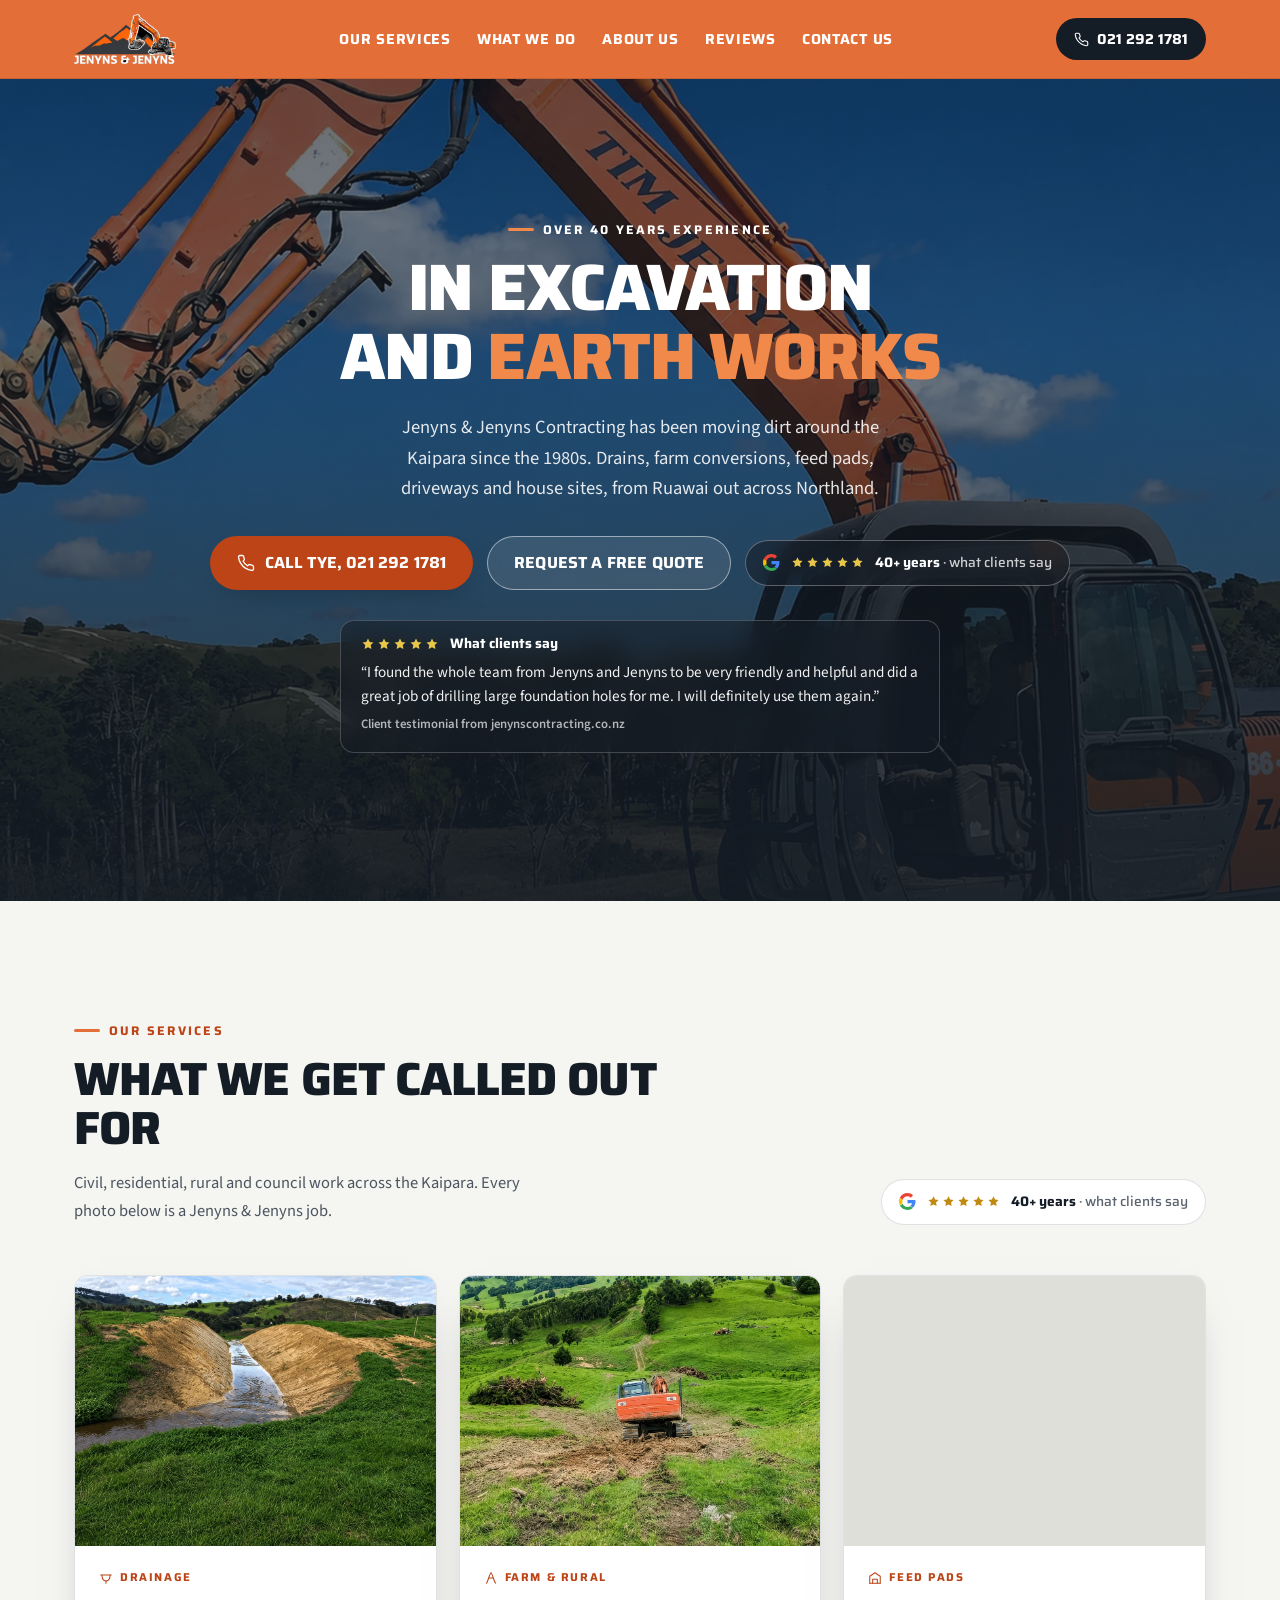
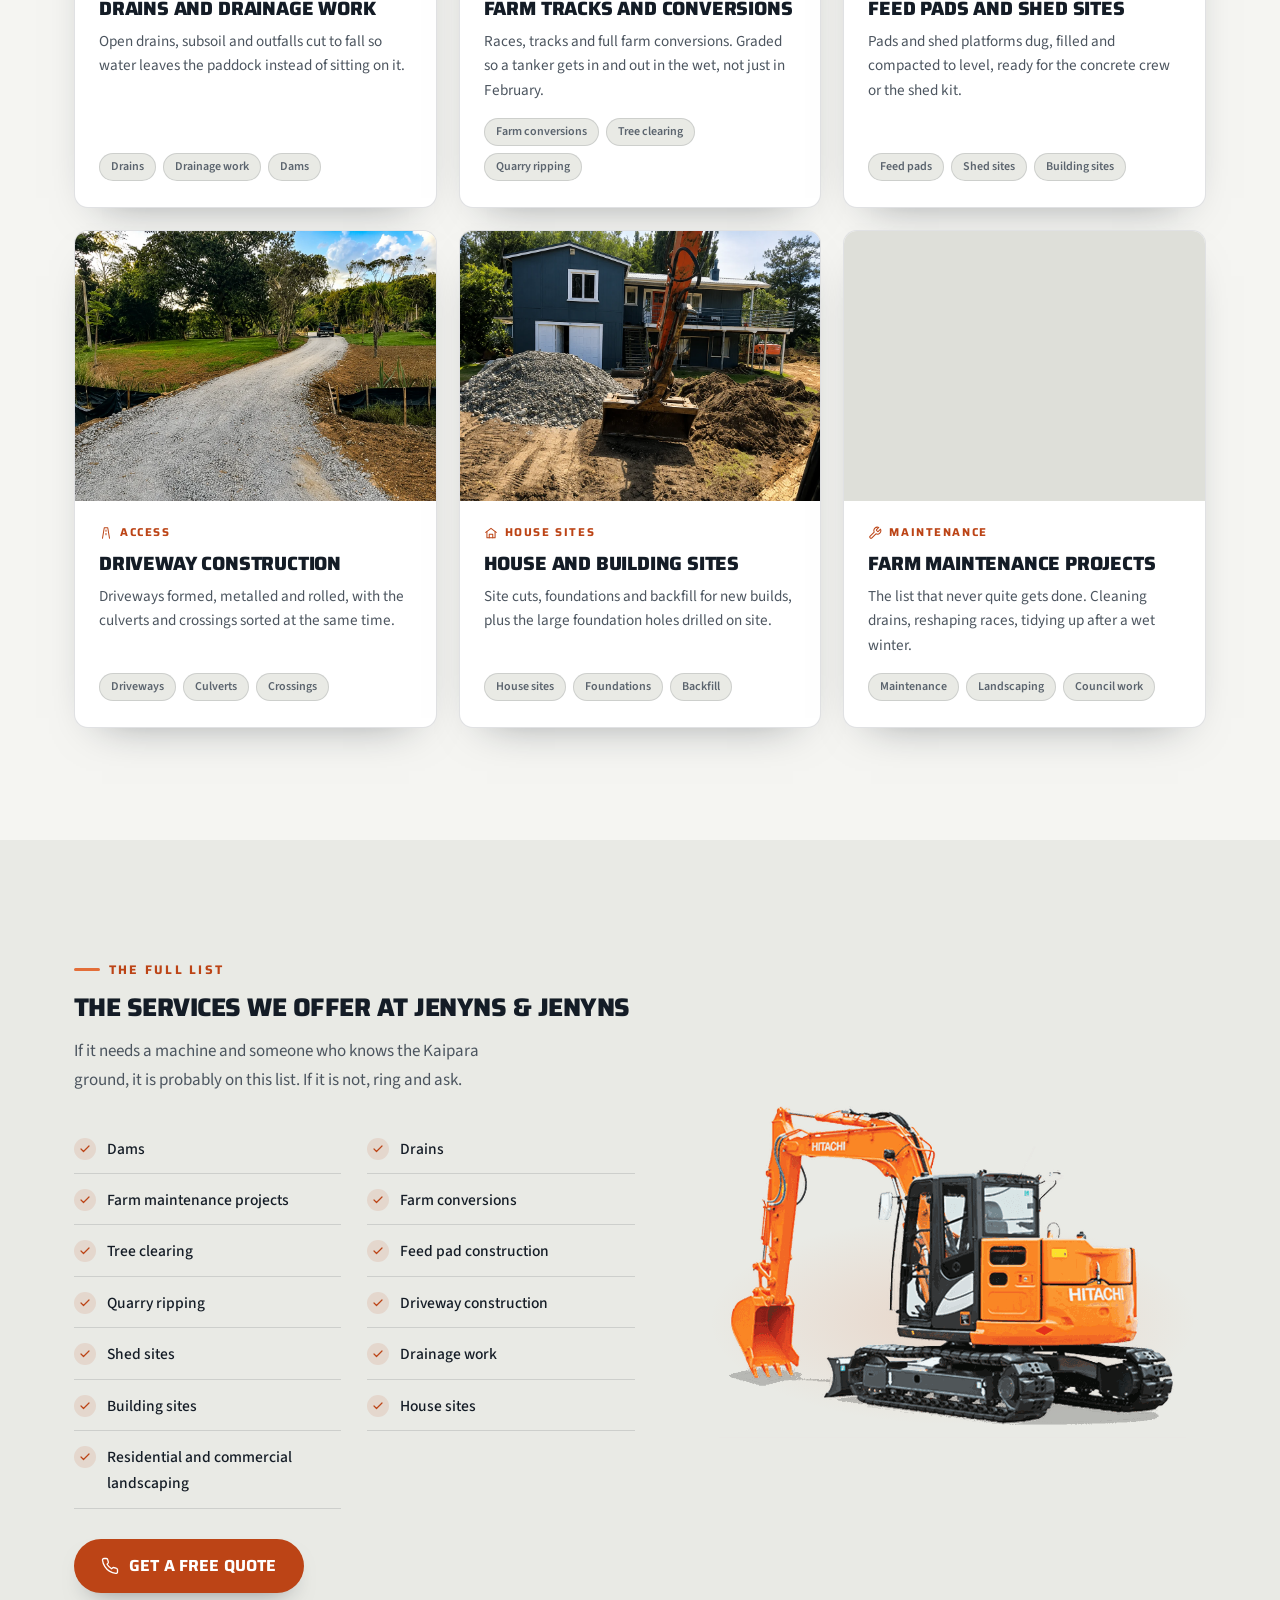
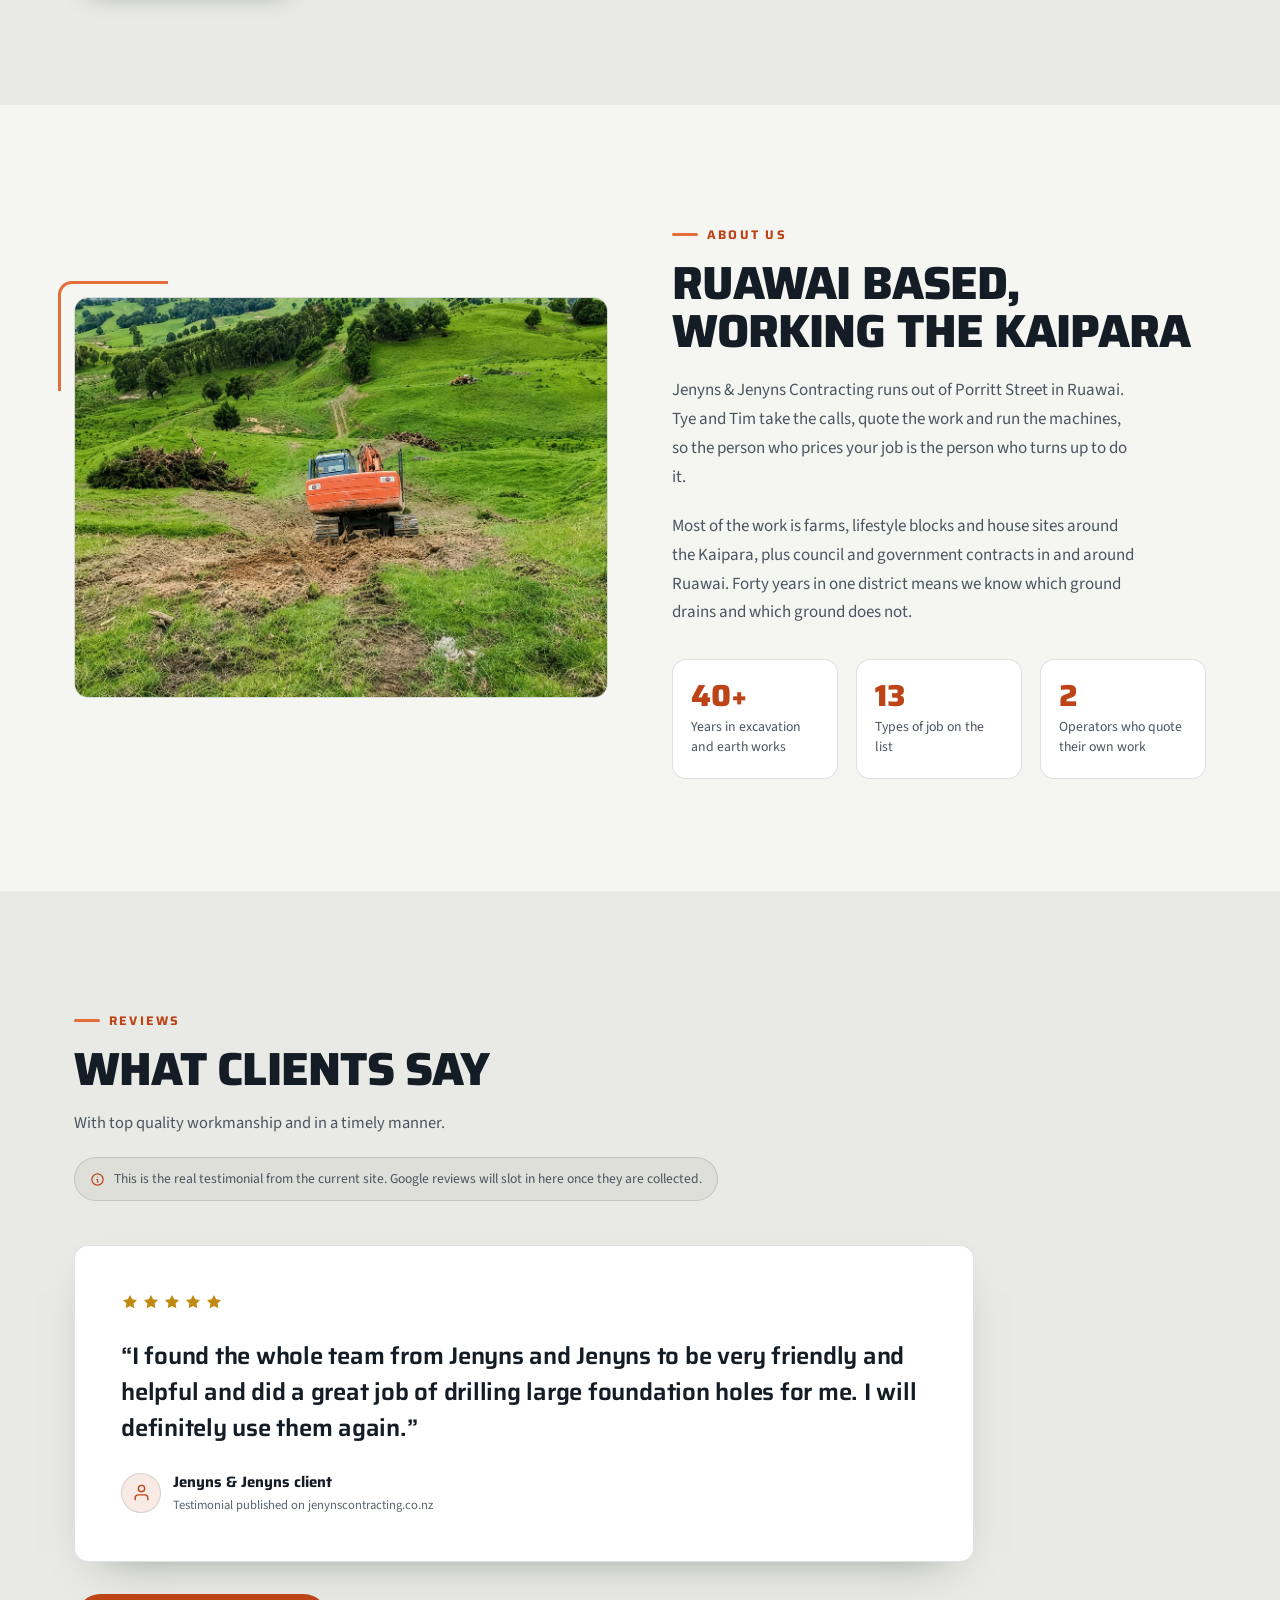
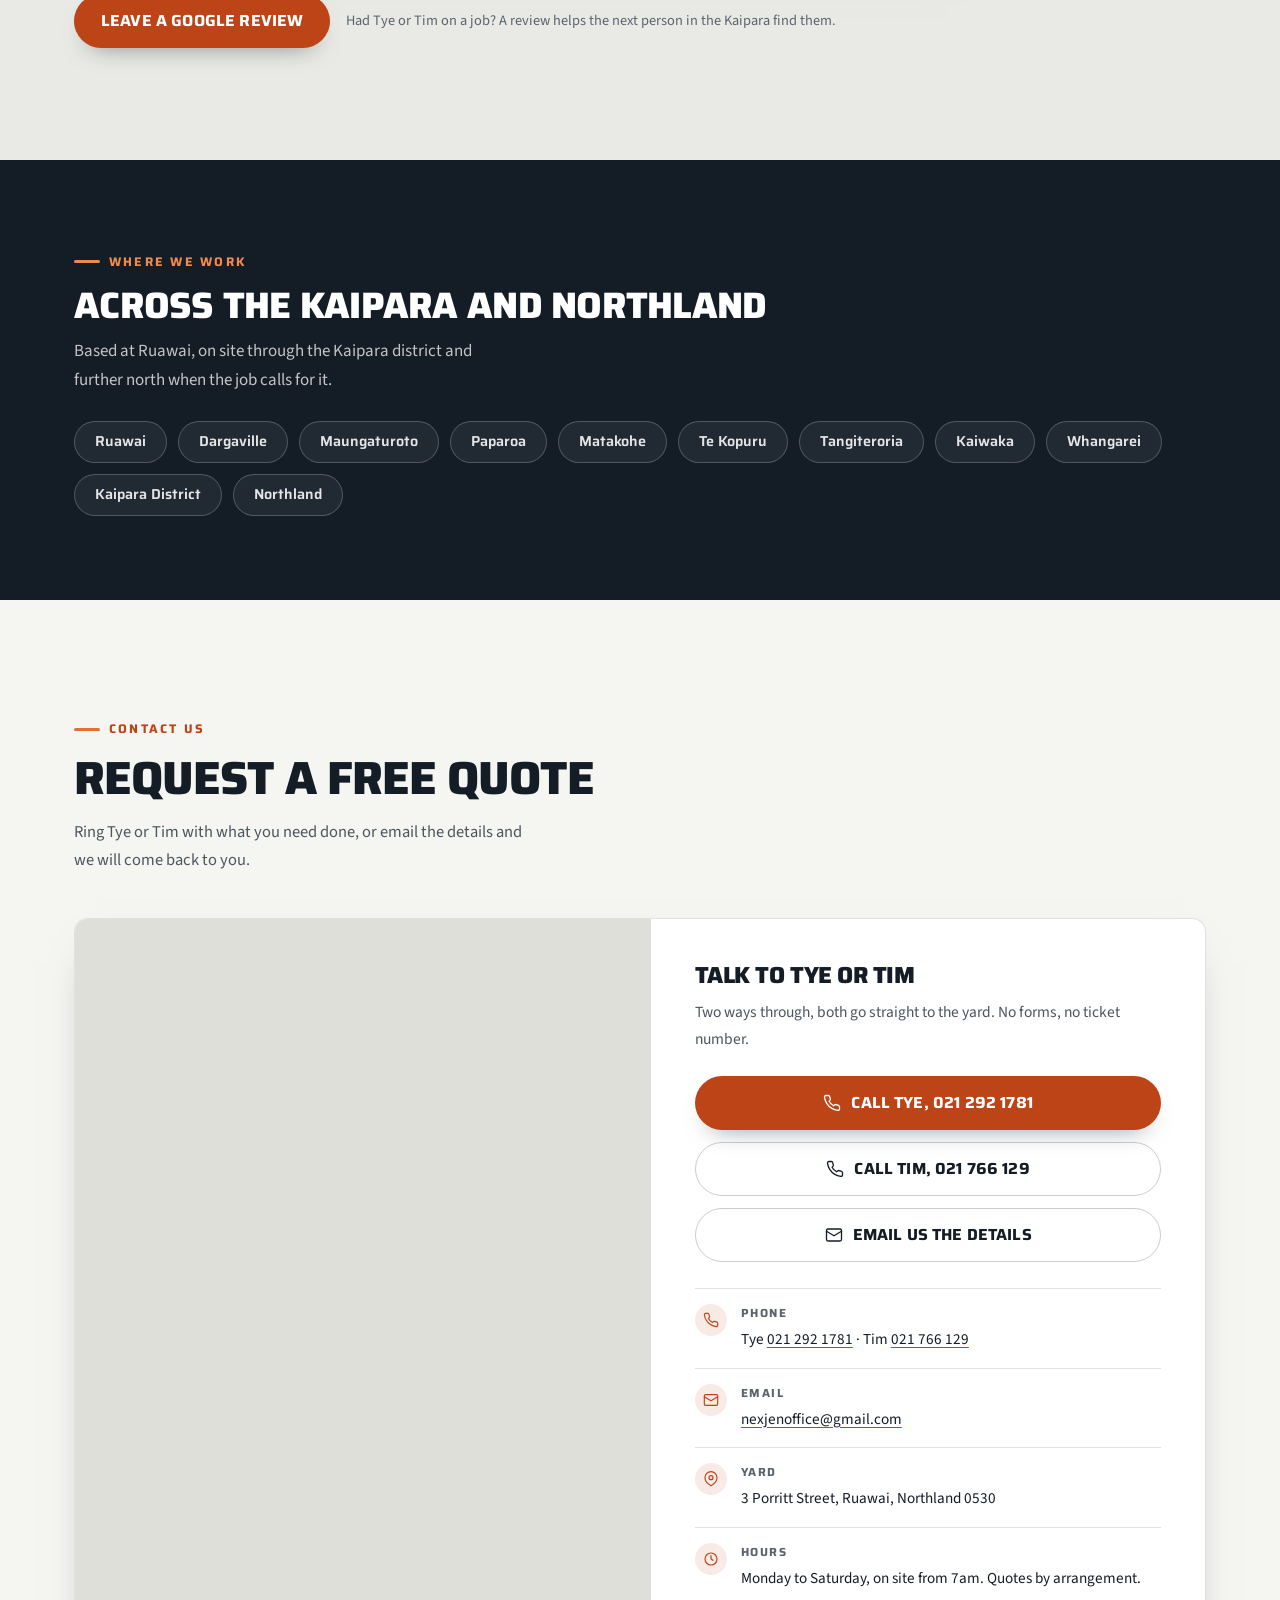
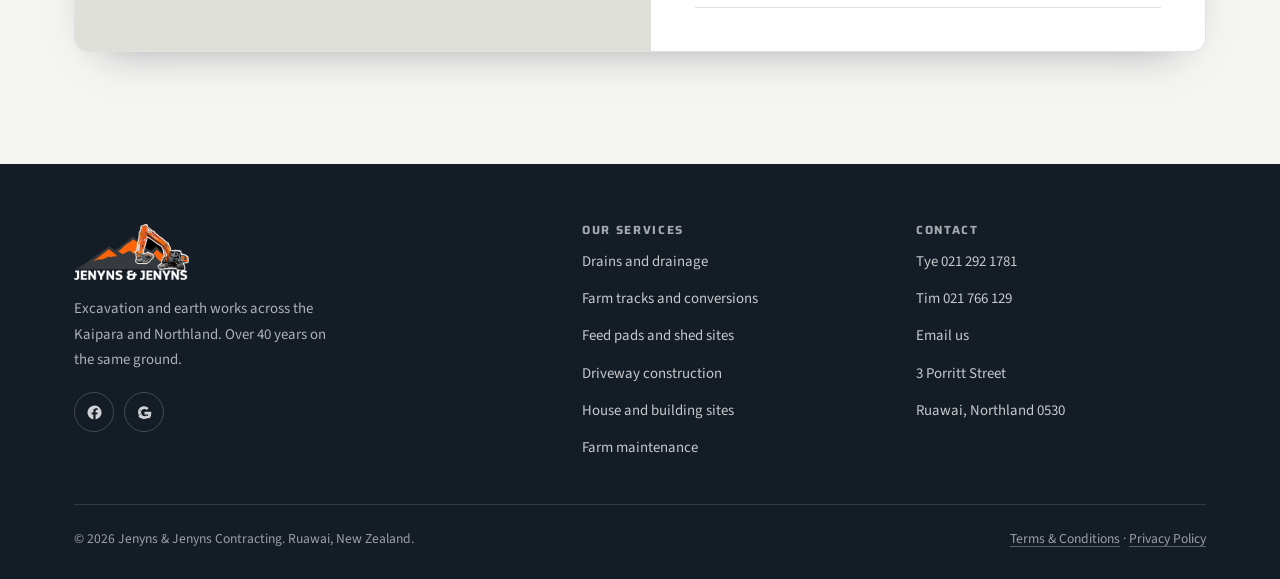
==== commit 455f0416: "Swap in the upscaled photos Replaces every image with the enhanced versions, matched to their origin" ====
--- a/index.html
+++ b/index.html
@@ -108,9 +108,9 @@
 .burger.open span:nth-child(3){transform:translateY(-7px) rotate(-45deg)}
 .hero{position:relative;min-height:100dvh;display:flex;align-items:center;overflow:hidden;background:var(--ink);margin-top:-78px;padding-top:78px}
 .hero-media{position:absolute;inset:0;z-index:0;background-image:url('img/hero.webp');background-size:cover;background-position:center}
-.hero-scrim{position:absolute;inset:0;z-index:1;background:linear-gradient(180deg,rgba(20,28,38,.55) 0%,rgba(20,28,38,.42) 38%,rgba(20,28,38,.86) 100%)}
+.hero-scrim{position:absolute;inset:0;z-index:1;background:linear-gradient(180deg,rgba(20,28,38,.66) 0%,rgba(20,28,38,.56) 38%,rgba(20,28,38,.9) 100%)}
 .hero-inner{position:relative;z-index:2;width:100%;padding-block:92px 100px;color:#fff;text-align:center;display:flex;flex-direction:column;align-items:center}
-.hero .eyebrow{color:var(--or-lt)}
+.hero .eyebrow{color:#fff}
 .hero .eyebrow::before{background:var(--or-lt)}
 .hero h1{font-size:clamp(2.4rem,5.6vw,4.1rem);max-width:20ch;letter-spacing:-.025em;text-wrap:balance}
 .hero h1 em{font-style:normal;color:var(--or-lt)}
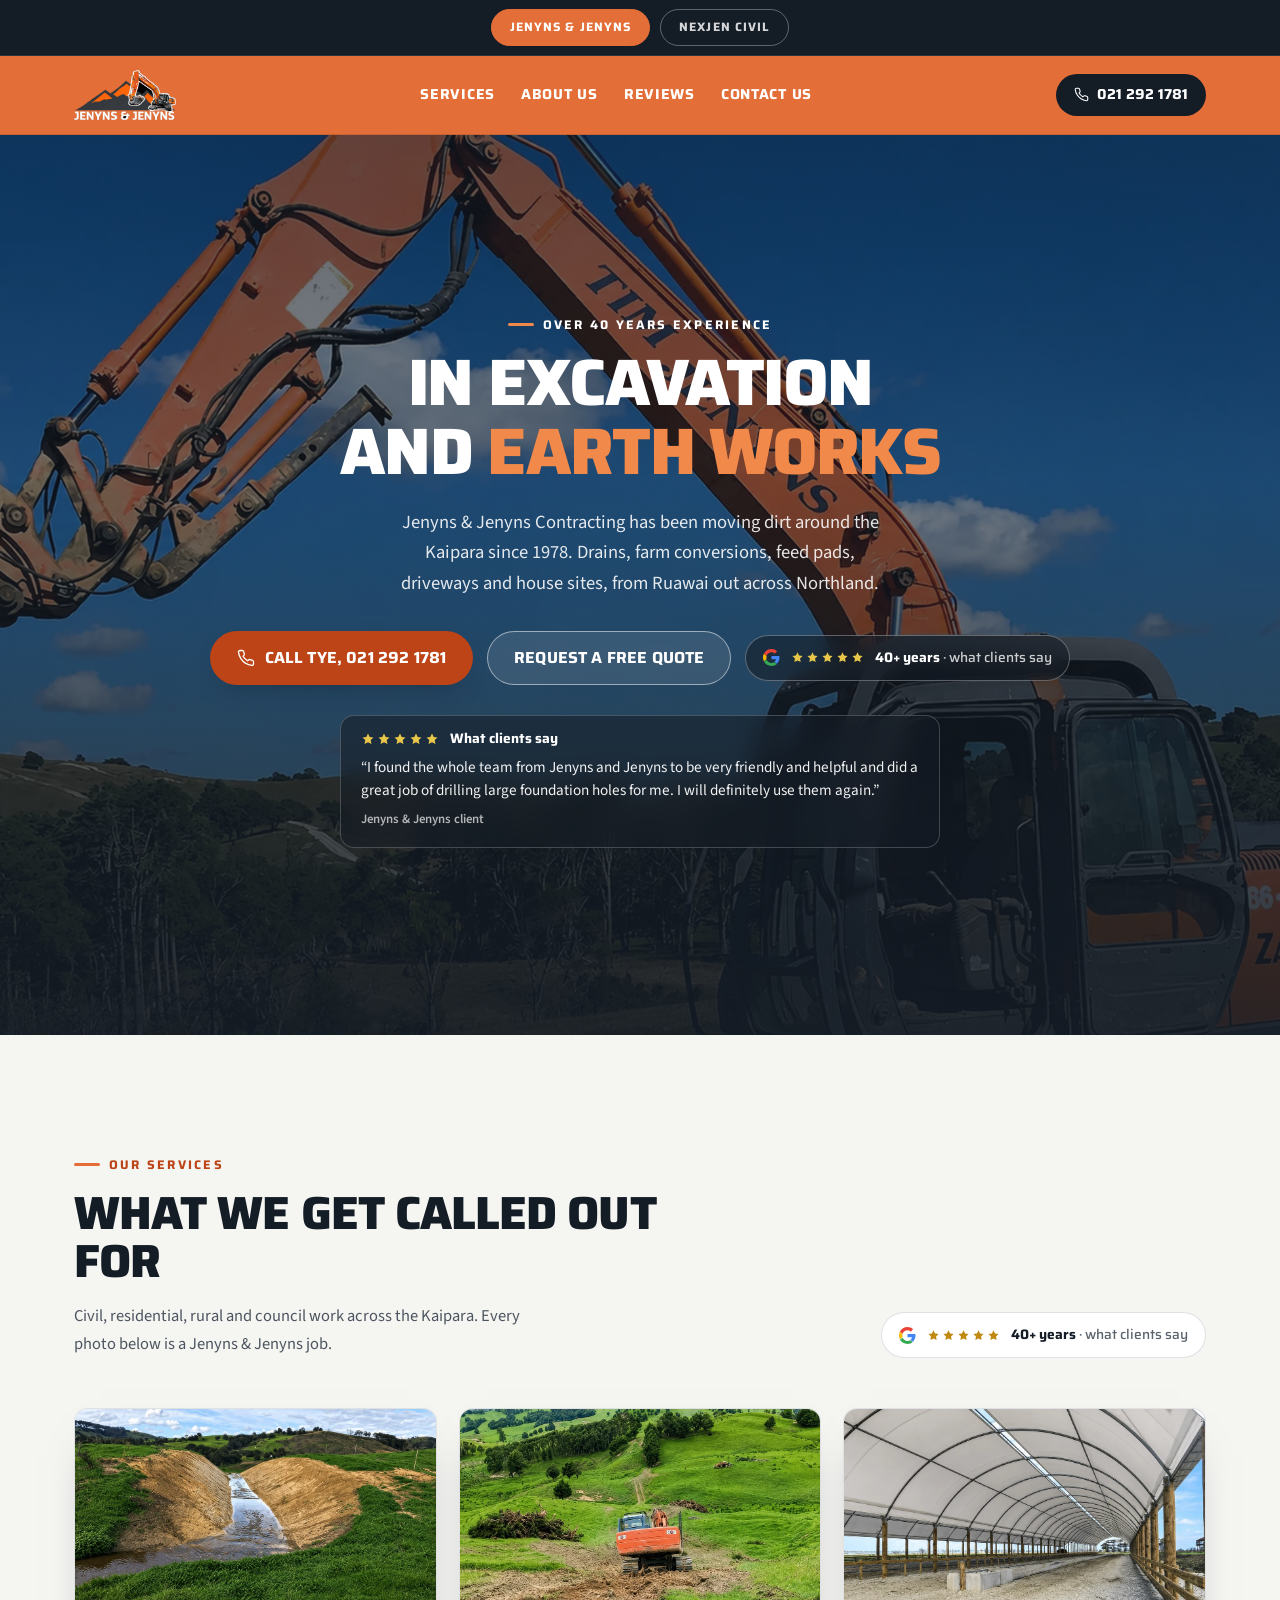
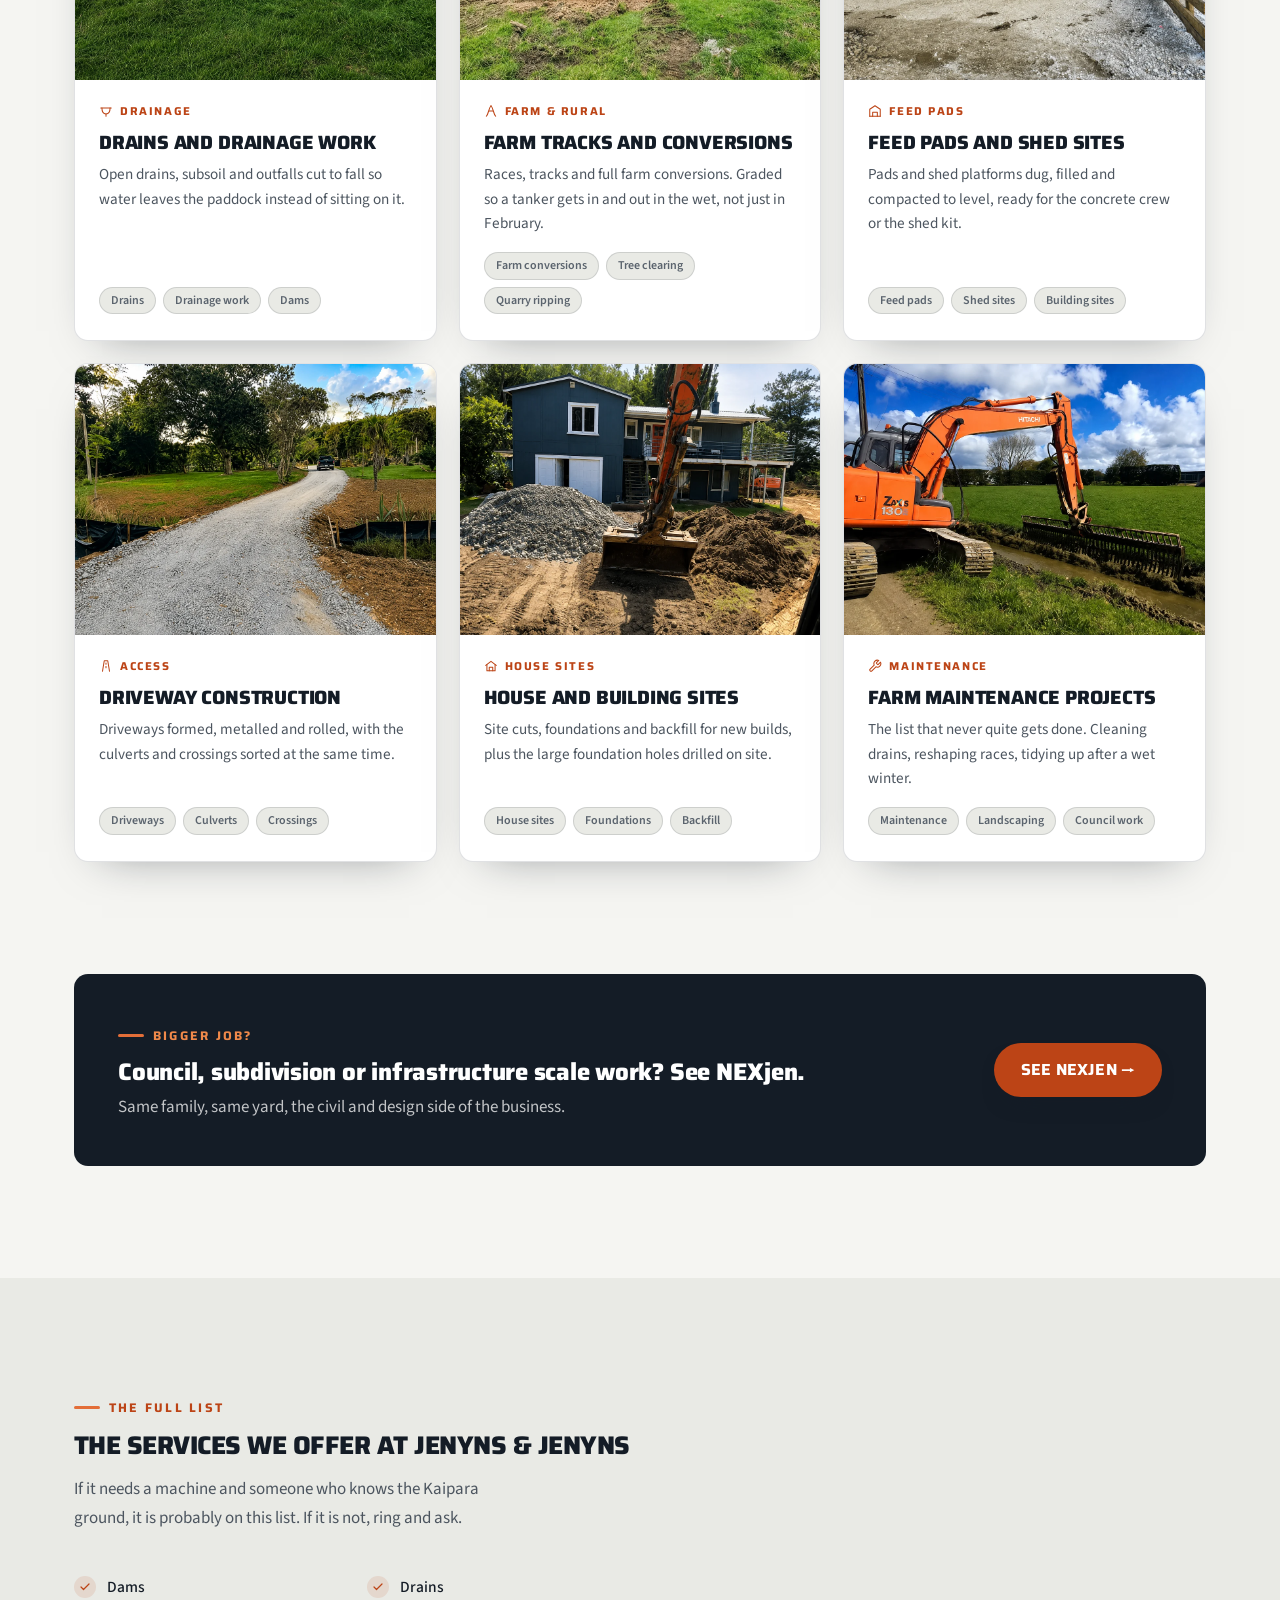
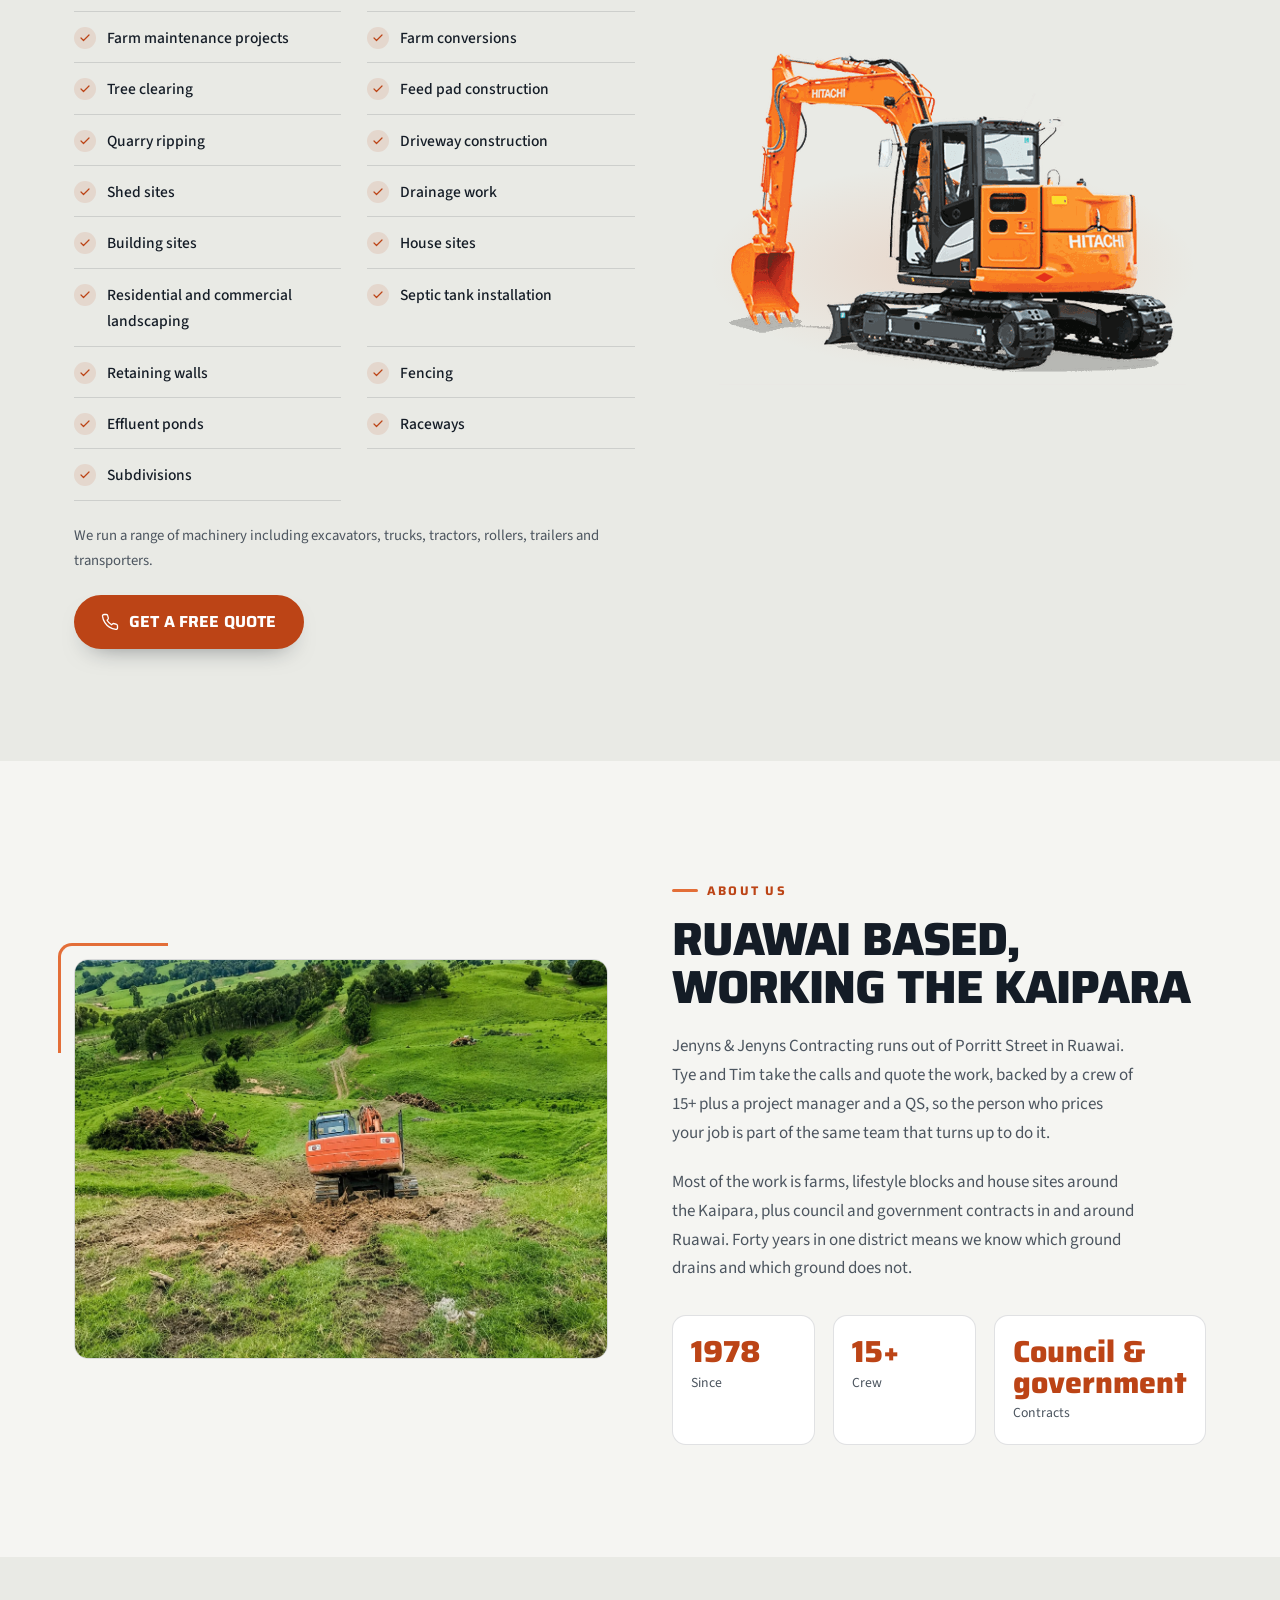
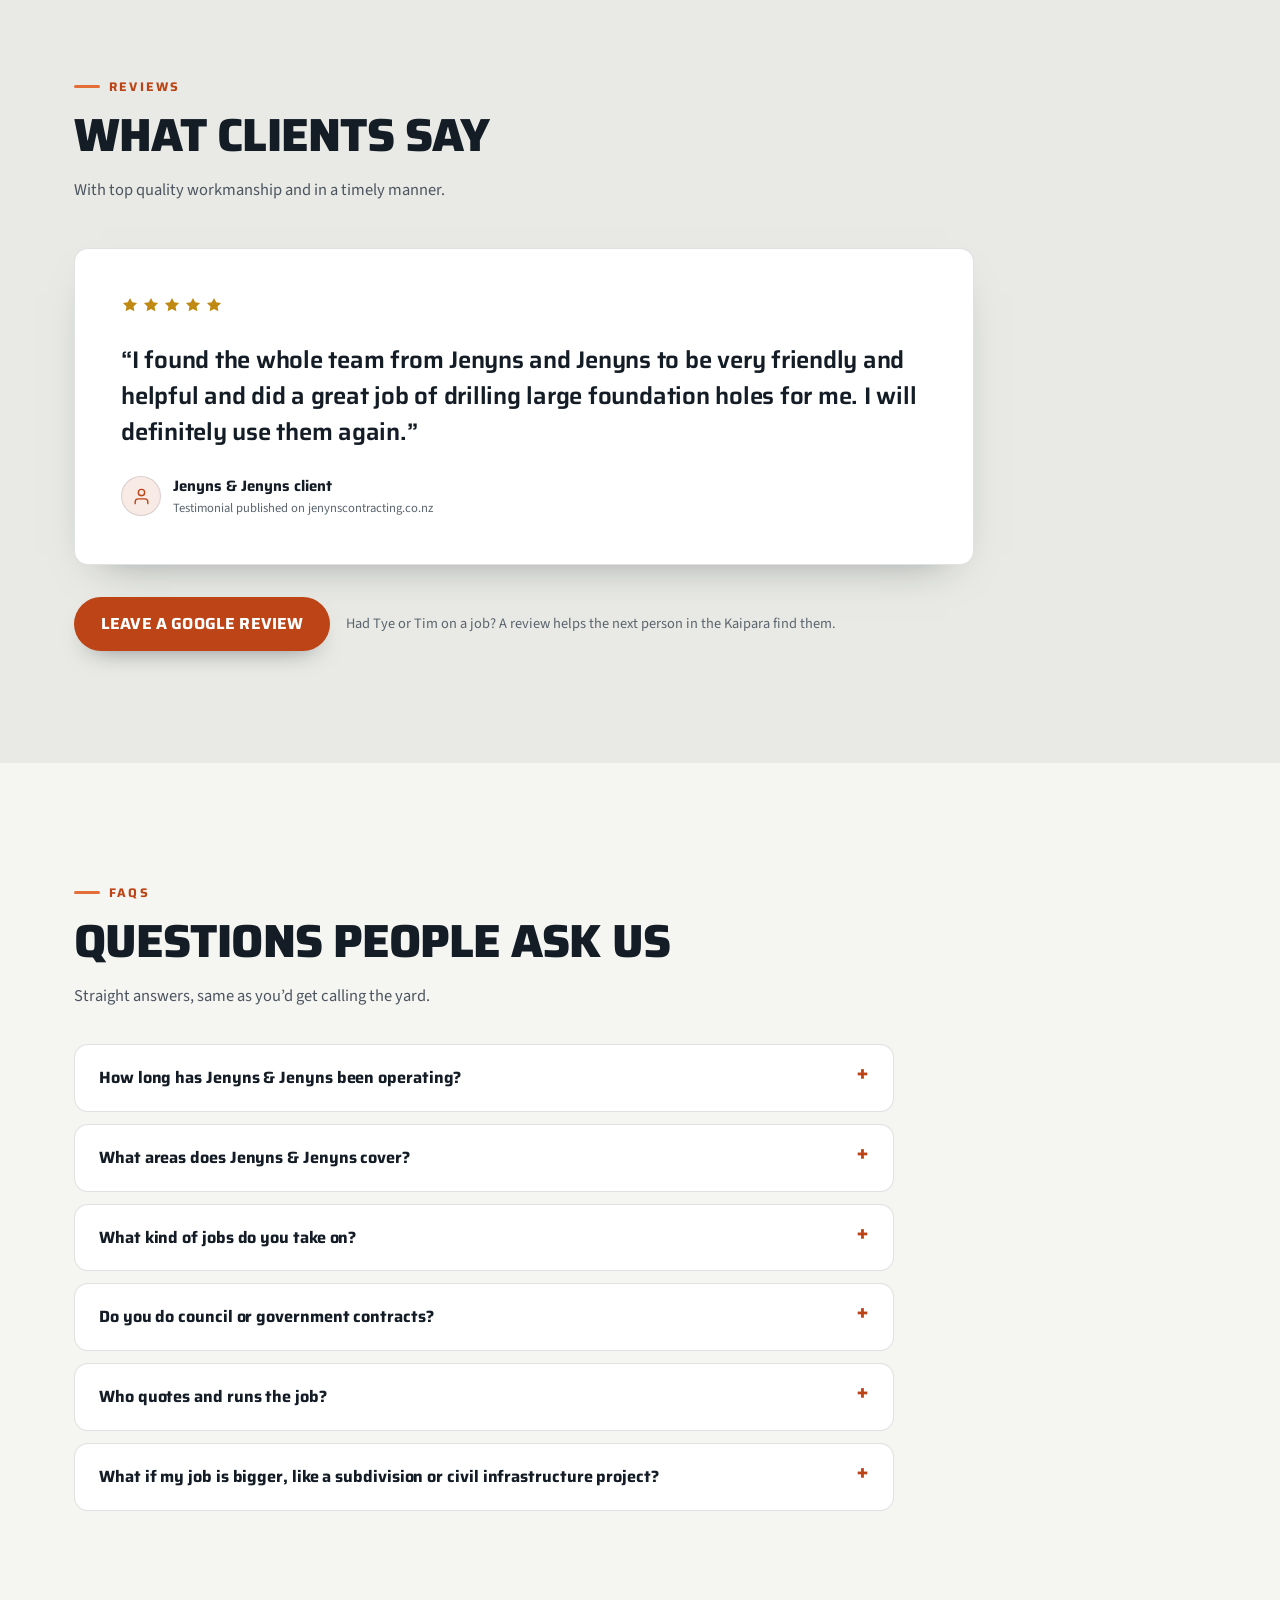
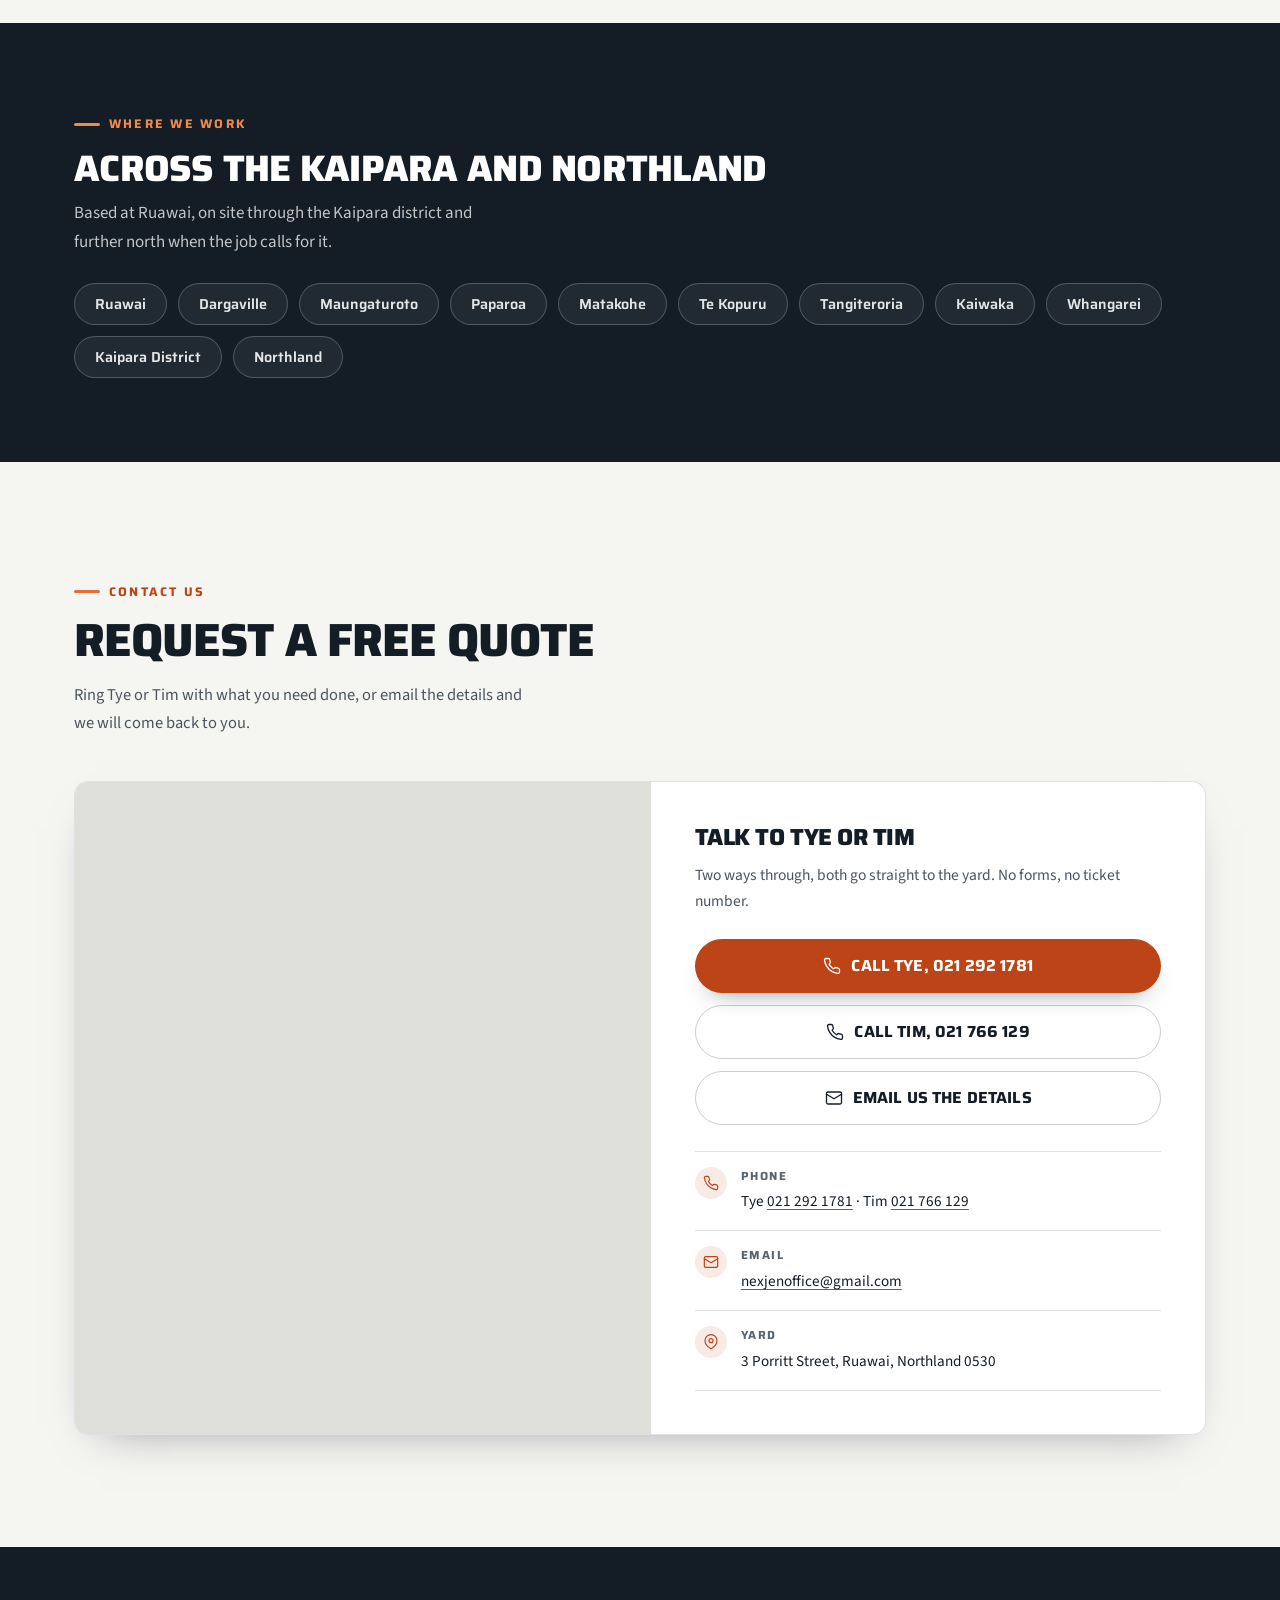
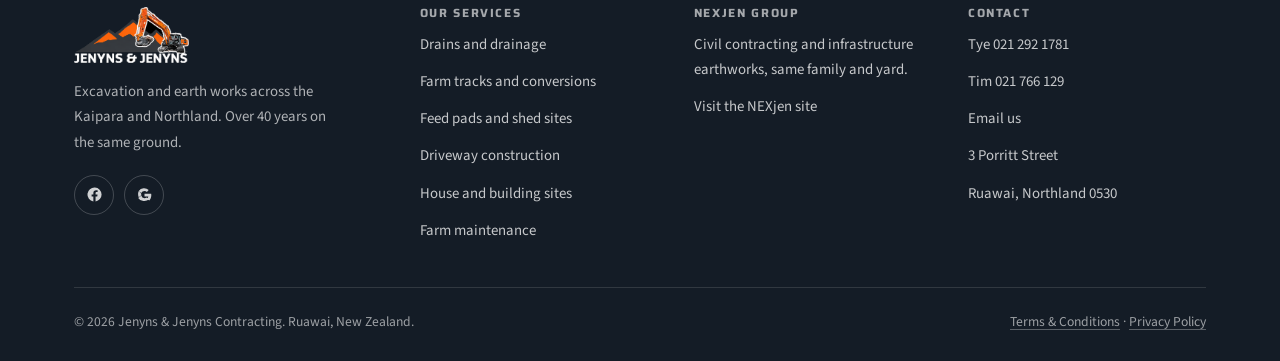
==== commit 6d5ce85d: "Add Subdivisions service and equipment line from real site content Checked jenynscontracting.co.nz d" ====
--- a/index.html
+++ b/index.html
@@ -22,7 +22,10 @@
 <link rel="preload" as="image" href="img/hero.webp" fetchpriority="high">
 <script>document.documentElement.className+=' js';</script>
 <script type="application/ld+json">
-{"@context":"https://schema.org","@type":"GeneralContractor","name":"Jenyns & Jenyns Contracting","telephone":"+64212921781","areaServed":["Ruawai","Dargaville","Kaipara District","Northland"],"address":{"@type":"PostalAddress","streetAddress":"3 Porritt Street","addressLocality":"Ruawai","addressRegion":"Northland","postalCode":"0530","addressCountry":"NZ"},"foundingDate":"1985"}
+{"@context":"https://schema.org","@type":"GeneralContractor","name":"Jenyns & Jenyns Contracting","telephone":"+64212921781","areaServed":["Ruawai","Dargaville","Kaipara District","Northland"],"address":{"@type":"PostalAddress","streetAddress":"3 Porritt Street","addressLocality":"Ruawai","addressRegion":"Northland","postalCode":"0530","addressCountry":"NZ"},"foundingDate":"1978"}
+</script>
+<script type="application/ld+json">
+{"@context": "https://schema.org", "@type": "FAQPage", "mainEntity": [{"@type": "Question", "name": "How long has Jenyns & Jenyns been operating?", "acceptedAnswer": {"@type": "Answer", "text": "Jenyns & Jenyns Contracting has been doing excavation and earthworks around the Kaipara since 1978. Tye and Tim run it today, backed by a crew of 15+, a project manager and a QS."}}, {"@type": "Question", "name": "What areas does Jenyns & Jenyns cover?", "acceptedAnswer": {"@type": "Answer", "text": "We're based at Ruawai and work right across the Kaipara district, including Dargaville, Maungaturoto, Paparoa, Matakohe, Te Kopuru, Tangiteroria, Kaiwaka and Whangarei."}}, {"@type": "Question", "name": "What kind of jobs do you take on?", "acceptedAnswer": {"@type": "Answer", "text": "Drains and drainage, farm conversions, tree clearing, quarry ripping, feed pads and shed sites, driveways, house sites, farm maintenance, septic tank installation, retaining walls, fencing, effluent ponds and raceways."}}, {"@type": "Question", "name": "Do you do council or government contracts?", "acceptedAnswer": {"@type": "Answer", "text": "Yes. Alongside farm, lifestyle block and residential work, we take on council and government contracts around the Kaipara."}}, {"@type": "Question", "name": "Who quotes and runs the job?", "acceptedAnswer": {"@type": "Answer", "text": "Tye and Tim quote the work themselves and are backed by the same crew of 15+ that turns up to do it, so the person who prices your job is part of the team on site."}}, {"@type": "Question", "name": "What if my job is bigger, like a subdivision or civil infrastructure project?", "acceptedAnswer": {"@type": "Answer", "text": "That side of the business runs under NEXjen, the same family and yard, with design and project management added on. See the NEXjen page for civil and infrastructure work."}}]}
 </script>
 <style>
 /* ==========================================================================
@@ -36,7 +39,7 @@
 :root{
   --paper:#F5F5F2;--paper-2:#E9EAE5;--paper-3:#DEDFD9;
   --ink:#141C26;--ink-2:#4C555F;--ink-3:#5B646E;
-  --or:#BC4416;--or-hi:#A63B11;--or-brand:#E36E38;--or-lt:#F0894A;
+  --or:#BC4416;--or-hi:#A63B11;--or-brand:#E36E38;--or-lt:#F0894A;--accent:var(--or-brand);
   --or-soft:rgba(188,68,22,.11);
   --line:rgba(20,28,38,.13);--line-str:rgba(20,28,38,.22);
   --r:14px;--pill:999px;--wrap:1180px;
@@ -106,7 +109,7 @@
 .burger.open span:nth-child(1){transform:translateY(7px) rotate(45deg)}
 .burger.open span:nth-child(2){opacity:0}
 .burger.open span:nth-child(3){transform:translateY(-7px) rotate(-45deg)}
-.hero{position:relative;min-height:100dvh;display:flex;align-items:center;overflow:hidden;background:var(--ink);margin-top:-78px;padding-top:78px}
+.hero{position:relative;min-height:100dvh;display:flex;align-items:center;overflow:hidden;background:var(--ink)}
 .hero-media{position:absolute;inset:0;z-index:0;background-image:url('img/hero.webp');background-size:cover;background-position:center}
 .hero-scrim{position:absolute;inset:0;z-index:1;background:linear-gradient(180deg,rgba(20,28,38,.66) 0%,rgba(20,28,38,.56) 38%,rgba(20,28,38,.9) 100%)}
 .hero-inner{position:relative;z-index:2;width:100%;padding-block:92px 100px;color:#fff;text-align:center;display:flex;flex-direction:column;align-items:center}
@@ -192,7 +195,7 @@
 .details b{display:block;font-family:'Saira',sans-serif;font-size:.73rem;font-weight:700;letter-spacing:.13em;text-transform:uppercase;color:var(--ink-3);margin-bottom:3px}
 .details a{text-decoration:underline;text-underline-offset:3px;text-decoration-color:var(--or)}
 .foot{background:var(--ink);color:rgba(255,255,255,.72);padding:60px 0 28px}
-.foot-grid{display:grid;grid-template-columns:1.6fr 1fr 1fr;gap:44px}
+.foot-grid{display:grid;grid-template-columns:1.3fr 1fr 1fr 1fr;gap:36px}
 .foot-brand img{height:56px;width:auto}
 .foot-brand p{margin-top:16px;color:rgba(255,255,255,.66);font-size:.93rem;max-width:38ch}
 .socials{display:flex;gap:10px;margin-top:20px}
@@ -219,7 +222,7 @@
   .contact-box{grid-template-columns:1fr}
   .contact-map{order:2;min-height:340px}
   .contact-side{order:1}
-  .foot-grid{grid-template-columns:1fr 1fr;gap:36px}
+  .foot-grid{grid-template-columns:1fr 1fr;gap:30px}
   .foot-brand{grid-column:1 / -1}
 }
 @media (max-width:860px){
@@ -247,20 +250,44 @@
   *,*::before,*::after{animation-duration:.001ms!important;transition-duration:.001ms!important}
   .js .rv{opacity:1;transform:none}
 }
+
+/* ---------- brand switch bar ---------- */
+.brandbar{background:var(--ink);border-bottom:1px solid rgba(255,255,255,.1)}
+.brandbar-inner{display:flex;align-items:center;justify-content:center;gap:10px;padding:9px 24px}
+.bb-tab{font-family:'Saira',sans-serif;font-weight:700;font-size:.76rem;letter-spacing:.09em;text-transform:uppercase;padding:7px 18px;border-radius:var(--pill);border:1.5px solid rgba(255,255,255,.32);color:rgba(255,255,255,.82);transition:background .2s ease,color .2s ease,border-color .2s ease}
+.bb-tab.bb-active{background:var(--accent);border-color:var(--accent);color:#fff}
+.bb-tab:not(.bb-active):hover{border-color:#fff;color:#fff}
+.sticky-shell{position:sticky;top:0;z-index:60}
+#services,#work,#about,#reviews,#faq,#contact{scroll-margin-top:118px}
+@media (max-width:520px){.brandbar-inner{padding:8px 16px;gap:8px}.bb-tab{padding:6px 13px;font-size:.7rem}}
+
+/* ---------- faq ---------- */
+.faq-list{max-width:820px;margin-top:34px;display:grid;gap:12px}
+.faq-item{background:#fff;border:1px solid var(--line);border-radius:var(--r);padding:0 24px;transition:border-color .2s ease}
+.faq-item summary{cursor:pointer;list-style:none;padding:19px 30px 19px 0;position:relative;font-family:'Saira',sans-serif;font-weight:700;font-size:1.02rem;letter-spacing:-.005em;text-transform:none}
+.faq-item summary::-webkit-details-marker{display:none}
+.faq-item summary::after{content:"+";position:absolute;right:0;top:15px;font-size:1.5rem;color:var(--or);font-family:'Saira',sans-serif;line-height:1}
+.faq-item[open] summary::after{content:"\2212"}
+.faq-item p{padding:0 0 20px;color:var(--ink-2);font-size:.97rem;line-height:1.65;text-transform:none}
+
+/* ---------- civil placeholder photo ---------- */
+.ph-photo{position:relative;aspect-ratio:4/3;overflow:hidden;background:linear-gradient(135deg,var(--paper-3),var(--paper-2));display:grid;place-items:center;color:var(--ink-3)}
+.ph-photo span{font-family:'Saira',sans-serif;font-size:.72rem;font-weight:700;letter-spacing:.1em;text-transform:uppercase;color:var(--ink-3);border:1px dashed var(--line-str);border-radius:var(--pill);padding:7px 14px}
 </style>
 </head>
 <body>
 <div id="intro"><div><img src="img/logo.png" alt="Jenyns &amp; Jenyns Contracting" width="224" height="139"><div class="ln"></div></div></div>
 <div id="top-sentinel" aria-hidden="true" style="position:absolute;top:0;left:0;height:48px;width:1px;pointer-events:none"></div>
 
+<div class="sticky-shell">
+<div class="brandbar"><div class="wrap brandbar-inner"><a class="bb-tab bb-active" href="/">Jenyns &amp; Jenyns</a><a class="bb-tab" href="/nexjen/">NEXjen Civil</a></div></div>
 <header class="nav" id="nav">
   <div class="wrap nav-inner">
     <a class="brand" href="#top" aria-label="Jenyns and Jenyns Contracting, home">
       <img src="img/logo.png" alt="Jenyns &amp; Jenyns Contracting" width="224" height="139">
     </a>
     <nav class="nav-links" id="menu" aria-label="Primary">
-      <a href="#services">Our services</a>
-      <a href="#work">What we do</a>
+      <a href="#services">Services</a>
       <a href="#about">About us</a>
       <a href="#reviews">Reviews</a>
       <a href="#contact">Contact us</a>
@@ -271,6 +298,7 @@
     </div>
   </div>
 </header>
+</div>
 
 <section class="hero" id="top">
   <div class="hero-media" aria-hidden="true"></div>
@@ -278,7 +306,7 @@
   <div class="wrap hero-inner">
     <span class="eyebrow">Over 40 years experience</span>
     <h1>In excavation and <em>earth works</em></h1>
-    <p class="hero-lead">Jenyns &amp; Jenyns Contracting has been moving dirt around the Kaipara since the 1980s. Drains, farm conversions, feed pads, driveways and house sites, from Ruawai out across Northland.</p>
+    <p class="hero-lead">Jenyns &amp; Jenyns Contracting has been moving dirt around the Kaipara since 1978. Drains, farm conversions, feed pads, driveways and house sites, from Ruawai out across Northland.</p>
     <div class="hero-actions">
       <a class="btn btn-primary" href="tel:+64212921781"><svg viewBox="0 0 24 24" fill="none" stroke="currentColor" stroke-width="1.75" stroke-linecap="round" stroke-linejoin="round" aria-hidden="true"><path d="M22 16.9v3a2 2 0 0 1-2.2 2 19.8 19.8 0 0 1-8.6-3.1 19.5 19.5 0 0 1-6-6A19.8 19.8 0 0 1 2 4.2 2 2 0 0 1 4 2h3a2 2 0 0 1 2 1.7c.1.9.4 1.8.7 2.7a2 2 0 0 1-.5 2.1L8.1 9.7a16 16 0 0 0 6 6l1.2-1.1a2 2 0 0 1 2.1-.5c.9.3 1.8.6 2.7.7a2 2 0 0 1 1.7 2z"/></svg>Call Tye, 021 292 1781</a>
       <a class="btn btn-ghost" href="#contact">Request a free quote</a>
@@ -287,7 +315,7 @@
     <div class="hrev">
       <div class="hrev-top"><span class="hrev-stars" aria-hidden="true"><svg viewBox="0 0 24 24" aria-hidden="true"><path d="M12 2.5l2.9 5.9 6.5.9-4.7 4.6 1.1 6.5-5.8-3-5.8 3 1.1-6.5L2.6 9.3l6.5-.9z"/></svg><svg viewBox="0 0 24 24" aria-hidden="true"><path d="M12 2.5l2.9 5.9 6.5.9-4.7 4.6 1.1 6.5-5.8-3-5.8 3 1.1-6.5L2.6 9.3l6.5-.9z"/></svg><svg viewBox="0 0 24 24" aria-hidden="true"><path d="M12 2.5l2.9 5.9 6.5.9-4.7 4.6 1.1 6.5-5.8-3-5.8 3 1.1-6.5L2.6 9.3l6.5-.9z"/></svg><svg viewBox="0 0 24 24" aria-hidden="true"><path d="M12 2.5l2.9 5.9 6.5.9-4.7 4.6 1.1 6.5-5.8-3-5.8 3 1.1-6.5L2.6 9.3l6.5-.9z"/></svg><svg viewBox="0 0 24 24" aria-hidden="true"><path d="M12 2.5l2.9 5.9 6.5.9-4.7 4.6 1.1 6.5-5.8-3-5.8 3 1.1-6.5L2.6 9.3l6.5-.9z"/></svg></span><span class="hrev-label">What clients say</span></div>
       <q>I found the whole team from Jenyns and Jenyns to be very friendly and helpful and did a great job of drilling large foundation holes for me. I will definitely use them again.</q>
-      <b>Client testimonial from jenynscontracting.co.nz</b>
+      <b>Jenyns &amp; Jenyns client</b>
     </div>
   </div>
 </section>
@@ -361,14 +389,28 @@
   </div>
 </section>
 
+<section class="section" style="padding-top:0">
+  <div class="wrap">
+    <div class="rv" style="background:var(--ink);border-radius:var(--r);padding:clamp(28px,4vw,44px);display:flex;align-items:center;justify-content:space-between;gap:24px;flex-wrap:wrap">
+      <div>
+        <span class="eyebrow" style="color:var(--or-lt)">Bigger job?</span>
+        <h3 style="color:#fff;font-size:1.5rem;text-transform:none;letter-spacing:-.01em">Council, subdivision or infrastructure scale work? See NEXjen.</h3>
+        <p style="margin-top:8px;color:rgba(255,255,255,.74);text-transform:none;font-family:'Source Sans 3',sans-serif">Same family, same yard, the civil and design side of the business.</p>
+      </div>
+      <a class="btn btn-primary" href="/nexjen/">See NEXjen &rarr;</a>
+    </div>
+  </div>
+</section>
+
 <section class="section bg-2" id="work">
   <div class="wrap full">
     <div class="rv">
       <span class="eyebrow">The full list</span>
       <h2>The services we offer at Jenyns &amp; Jenyns</h2>
       <p style="margin-top:16px;color:var(--ink-2);max-width:52ch;text-transform:none">If it needs a machine and someone who knows the Kaipara ground, it is probably on this list. If it is not, ring and ask.</p>
-      <ul class="full-list"><li><span class="fk"><svg viewBox="0 0 24 24" fill="none" stroke="currentColor" stroke-width="2.4" stroke-linecap="round" stroke-linejoin="round" aria-hidden="true"><path d="M20 6 9 17l-5-5"/></svg></span>Dams</li><li><span class="fk"><svg viewBox="0 0 24 24" fill="none" stroke="currentColor" stroke-width="2.4" stroke-linecap="round" stroke-linejoin="round" aria-hidden="true"><path d="M20 6 9 17l-5-5"/></svg></span>Drains</li><li><span class="fk"><svg viewBox="0 0 24 24" fill="none" stroke="currentColor" stroke-width="2.4" stroke-linecap="round" stroke-linejoin="round" aria-hidden="true"><path d="M20 6 9 17l-5-5"/></svg></span>Farm maintenance projects</li><li><span class="fk"><svg viewBox="0 0 24 24" fill="none" stroke="currentColor" stroke-width="2.4" stroke-linecap="round" stroke-linejoin="round" aria-hidden="true"><path d="M20 6 9 17l-5-5"/></svg></span>Farm conversions</li><li><span class="fk"><svg viewBox="0 0 24 24" fill="none" stroke="currentColor" stroke-width="2.4" stroke-linecap="round" stroke-linejoin="round" aria-hidden="true"><path d="M20 6 9 17l-5-5"/></svg></span>Tree clearing</li><li><span class="fk"><svg viewBox="0 0 24 24" fill="none" stroke="currentColor" stroke-width="2.4" stroke-linecap="round" stroke-linejoin="round" aria-hidden="true"><path d="M20 6 9 17l-5-5"/></svg></span>Feed pad construction</li><li><span class="fk"><svg viewBox="0 0 24 24" fill="none" stroke="currentColor" stroke-width="2.4" stroke-linecap="round" stroke-linejoin="round" aria-hidden="true"><path d="M20 6 9 17l-5-5"/></svg></span>Quarry ripping</li><li><span class="fk"><svg viewBox="0 0 24 24" fill="none" stroke="currentColor" stroke-width="2.4" stroke-linecap="round" stroke-linejoin="round" aria-hidden="true"><path d="M20 6 9 17l-5-5"/></svg></span>Driveway construction</li><li><span class="fk"><svg viewBox="0 0 24 24" fill="none" stroke="currentColor" stroke-width="2.4" stroke-linecap="round" stroke-linejoin="round" aria-hidden="true"><path d="M20 6 9 17l-5-5"/></svg></span>Shed sites</li><li><span class="fk"><svg viewBox="0 0 24 24" fill="none" stroke="currentColor" stroke-width="2.4" stroke-linecap="round" stroke-linejoin="round" aria-hidden="true"><path d="M20 6 9 17l-5-5"/></svg></span>Drainage work</li><li><span class="fk"><svg viewBox="0 0 24 24" fill="none" stroke="currentColor" stroke-width="2.4" stroke-linecap="round" stroke-linejoin="round" aria-hidden="true"><path d="M20 6 9 17l-5-5"/></svg></span>Building sites</li><li><span class="fk"><svg viewBox="0 0 24 24" fill="none" stroke="currentColor" stroke-width="2.4" stroke-linecap="round" stroke-linejoin="round" aria-hidden="true"><path d="M20 6 9 17l-5-5"/></svg></span>House sites</li><li><span class="fk"><svg viewBox="0 0 24 24" fill="none" stroke="currentColor" stroke-width="2.4" stroke-linecap="round" stroke-linejoin="round" aria-hidden="true"><path d="M20 6 9 17l-5-5"/></svg></span>Residential and commercial landscaping</li></ul>
-      <a class="btn btn-primary" style="margin-top:30px" href="#contact"><svg viewBox="0 0 24 24" fill="none" stroke="currentColor" stroke-width="1.75" stroke-linecap="round" stroke-linejoin="round" aria-hidden="true"><path d="M22 16.9v3a2 2 0 0 1-2.2 2 19.8 19.8 0 0 1-8.6-3.1 19.5 19.5 0 0 1-6-6A19.8 19.8 0 0 1 2 4.2 2 2 0 0 1 4 2h3a2 2 0 0 1 2 1.7c.1.9.4 1.8.7 2.7a2 2 0 0 1-.5 2.1L8.1 9.7a16 16 0 0 0 6 6l1.2-1.1a2 2 0 0 1 2.1-.5c.9.3 1.8.6 2.7.7a2 2 0 0 1 1.7 2z"/></svg>Get a free quote</a>
+      <ul class="full-list"><li><span class="fk"><svg viewBox="0 0 24 24" fill="none" stroke="currentColor" stroke-width="2.4" stroke-linecap="round" stroke-linejoin="round" aria-hidden="true"><path d="M20 6 9 17l-5-5"/></svg></span>Dams</li><li><span class="fk"><svg viewBox="0 0 24 24" fill="none" stroke="currentColor" stroke-width="2.4" stroke-linecap="round" stroke-linejoin="round" aria-hidden="true"><path d="M20 6 9 17l-5-5"/></svg></span>Drains</li><li><span class="fk"><svg viewBox="0 0 24 24" fill="none" stroke="currentColor" stroke-width="2.4" stroke-linecap="round" stroke-linejoin="round" aria-hidden="true"><path d="M20 6 9 17l-5-5"/></svg></span>Farm maintenance projects</li><li><span class="fk"><svg viewBox="0 0 24 24" fill="none" stroke="currentColor" stroke-width="2.4" stroke-linecap="round" stroke-linejoin="round" aria-hidden="true"><path d="M20 6 9 17l-5-5"/></svg></span>Farm conversions</li><li><span class="fk"><svg viewBox="0 0 24 24" fill="none" stroke="currentColor" stroke-width="2.4" stroke-linecap="round" stroke-linejoin="round" aria-hidden="true"><path d="M20 6 9 17l-5-5"/></svg></span>Tree clearing</li><li><span class="fk"><svg viewBox="0 0 24 24" fill="none" stroke="currentColor" stroke-width="2.4" stroke-linecap="round" stroke-linejoin="round" aria-hidden="true"><path d="M20 6 9 17l-5-5"/></svg></span>Feed pad construction</li><li><span class="fk"><svg viewBox="0 0 24 24" fill="none" stroke="currentColor" stroke-width="2.4" stroke-linecap="round" stroke-linejoin="round" aria-hidden="true"><path d="M20 6 9 17l-5-5"/></svg></span>Quarry ripping</li><li><span class="fk"><svg viewBox="0 0 24 24" fill="none" stroke="currentColor" stroke-width="2.4" stroke-linecap="round" stroke-linejoin="round" aria-hidden="true"><path d="M20 6 9 17l-5-5"/></svg></span>Driveway construction</li><li><span class="fk"><svg viewBox="0 0 24 24" fill="none" stroke="currentColor" stroke-width="2.4" stroke-linecap="round" stroke-linejoin="round" aria-hidden="true"><path d="M20 6 9 17l-5-5"/></svg></span>Shed sites</li><li><span class="fk"><svg viewBox="0 0 24 24" fill="none" stroke="currentColor" stroke-width="2.4" stroke-linecap="round" stroke-linejoin="round" aria-hidden="true"><path d="M20 6 9 17l-5-5"/></svg></span>Drainage work</li><li><span class="fk"><svg viewBox="0 0 24 24" fill="none" stroke="currentColor" stroke-width="2.4" stroke-linecap="round" stroke-linejoin="round" aria-hidden="true"><path d="M20 6 9 17l-5-5"/></svg></span>Building sites</li><li><span class="fk"><svg viewBox="0 0 24 24" fill="none" stroke="currentColor" stroke-width="2.4" stroke-linecap="round" stroke-linejoin="round" aria-hidden="true"><path d="M20 6 9 17l-5-5"/></svg></span>House sites</li><li><span class="fk"><svg viewBox="0 0 24 24" fill="none" stroke="currentColor" stroke-width="2.4" stroke-linecap="round" stroke-linejoin="round" aria-hidden="true"><path d="M20 6 9 17l-5-5"/></svg></span>Residential and commercial landscaping</li><li><span class="fk"><svg viewBox="0 0 24 24" fill="none" stroke="currentColor" stroke-width="2.4" stroke-linecap="round" stroke-linejoin="round" aria-hidden="true"><path d="M20 6 9 17l-5-5"/></svg></span>Septic tank installation</li><li><span class="fk"><svg viewBox="0 0 24 24" fill="none" stroke="currentColor" stroke-width="2.4" stroke-linecap="round" stroke-linejoin="round" aria-hidden="true"><path d="M20 6 9 17l-5-5"/></svg></span>Retaining walls</li><li><span class="fk"><svg viewBox="0 0 24 24" fill="none" stroke="currentColor" stroke-width="2.4" stroke-linecap="round" stroke-linejoin="round" aria-hidden="true"><path d="M20 6 9 17l-5-5"/></svg></span>Fencing</li><li><span class="fk"><svg viewBox="0 0 24 24" fill="none" stroke="currentColor" stroke-width="2.4" stroke-linecap="round" stroke-linejoin="round" aria-hidden="true"><path d="M20 6 9 17l-5-5"/></svg></span>Effluent ponds</li><li><span class="fk"><svg viewBox="0 0 24 24" fill="none" stroke="currentColor" stroke-width="2.4" stroke-linecap="round" stroke-linejoin="round" aria-hidden="true"><path d="M20 6 9 17l-5-5"/></svg></span>Raceways</li><li><span class="fk"><svg viewBox="0 0 24 24" fill="none" stroke="currentColor" stroke-width="2.4" stroke-linecap="round" stroke-linejoin="round" aria-hidden="true"><path d="M20 6 9 17l-5-5"/></svg></span>Subdivisions</li></ul>
+      <p style="margin-top:22px;color:var(--ink-2);font-size:.92rem;text-transform:none">We run a range of machinery including excavators, trucks, tractors, rollers, trailers and transporters.</p>
+      <a class="btn btn-primary" style="margin-top:22px" href="#contact"><svg viewBox="0 0 24 24" fill="none" stroke="currentColor" stroke-width="1.75" stroke-linecap="round" stroke-linejoin="round" aria-hidden="true"><path d="M22 16.9v3a2 2 0 0 1-2.2 2 19.8 19.8 0 0 1-8.6-3.1 19.5 19.5 0 0 1-6-6A19.8 19.8 0 0 1 2 4.2 2 2 0 0 1 4 2h3a2 2 0 0 1 2 1.7c.1.9.4 1.8.7 2.7a2 2 0 0 1-.5 2.1L8.1 9.7a16 16 0 0 0 6 6l1.2-1.1a2 2 0 0 1 2.1-.5c.9.3 1.8.6 2.7.7a2 2 0 0 1 1.7 2z"/></svg>Get a free quote</a>
     </div>
     <div class="full-media rv" style="--i:1">
       <img src="img/machine.png" alt="Hitachi Zaxis excavator used by Jenyns and Jenyns Contracting" width="529" height="376" loading="lazy" decoding="async">
@@ -384,12 +426,12 @@
     <div class="about-copy rv" style="--i:1">
       <span class="eyebrow">About us</span>
       <h2>Ruawai based, working the Kaipara</h2>
-      <p>Jenyns &amp; Jenyns Contracting runs out of Porritt Street in Ruawai. Tye and Tim take the calls, quote the work and run the machines, so the person who prices your job is the person who turns up to do it.</p>
+      <p>Jenyns &amp; Jenyns Contracting runs out of Porritt Street in Ruawai. Tye and Tim take the calls and quote the work, backed by a crew of 15+ plus a project manager and a QS, so the person who prices your job is part of the same team that turns up to do it.</p>
       <p>Most of the work is farms, lifestyle blocks and house sites around the Kaipara, plus council and government contracts in and around Ruawai. Forty years in one district means we know which ground drains and which ground does not.</p>
       <div class="stat-row">
-        <div class="stat"><b>40+</b><span>Years in excavation and earth works</span></div>
-        <div class="stat"><b>13</b><span>Types of job on the list</span></div>
-        <div class="stat"><b>2</b><span>Operators who quote their own work</span></div>
+        <div class="stat"><b>1978</b><span>Since</span></div>
+        <div class="stat"><b>15+</b><span>Crew</span></div>
+        <div class="stat"><b>Council &amp; government</b><span>Contracts</span></div>
       </div>
     </div>
   </div>
@@ -401,8 +443,7 @@
       <span class="eyebrow">Reviews</span>
       <h2>What clients say</h2>
       <p>With top quality workmanship and in a timely manner.</p>
-      <span class="rev-note"><svg viewBox="0 0 24 24" fill="none" stroke="currentColor" stroke-width="1.9" stroke-linecap="round" stroke-linejoin="round" aria-hidden="true"><circle cx="12" cy="12" r="9"/><path d="M12 8h.01"/><path d="M11 12h1v4h1"/></svg>This is the real testimonial from the current site. Google reviews will slot in here once they are collected.</span>
-    </div>
+      </div>
     <div class="rev-lead rv" style="--i:1">
       <span class="rev-stars" aria-label="5 out of 5"><svg viewBox="0 0 24 24" aria-hidden="true"><path d="M12 2.5l2.9 5.9 6.5.9-4.7 4.6 1.1 6.5-5.8-3-5.8 3 1.1-6.5L2.6 9.3l6.5-.9z"/></svg><svg viewBox="0 0 24 24" aria-hidden="true"><path d="M12 2.5l2.9 5.9 6.5.9-4.7 4.6 1.1 6.5-5.8-3-5.8 3 1.1-6.5L2.6 9.3l6.5-.9z"/></svg><svg viewBox="0 0 24 24" aria-hidden="true"><path d="M12 2.5l2.9 5.9 6.5.9-4.7 4.6 1.1 6.5-5.8-3-5.8 3 1.1-6.5L2.6 9.3l6.5-.9z"/></svg><svg viewBox="0 0 24 24" aria-hidden="true"><path d="M12 2.5l2.9 5.9 6.5.9-4.7 4.6 1.1 6.5-5.8-3-5.8 3 1.1-6.5L2.6 9.3l6.5-.9z"/></svg><svg viewBox="0 0 24 24" aria-hidden="true"><path d="M12 2.5l2.9 5.9 6.5.9-4.7 4.6 1.1 6.5-5.8-3-5.8 3 1.1-6.5L2.6 9.3l6.5-.9z"/></svg></span>
       <q>I found the whole team from Jenyns and Jenyns to be very friendly and helpful and did a great job of drilling large foundation holes for me. I will definitely use them again.</q>
@@ -414,6 +455,24 @@
     <div class="rev-foot rv">
       <a class="btn btn-primary" href="https://www.google.com/maps/search/?api=1&amp;query=Jenyns+and+Jenyns+Contracting+Ruawai+New+Zealand" target="_blank" rel="noopener">Leave a Google review</a>
       <p>Had Tye or Tim on a job? A review helps the next person in the Kaipara find them.</p>
+    </div>
+  </div>
+</section>
+
+<section class="section" id="faq">
+  <div class="wrap">
+    <div class="s-head rv">
+      <span class="eyebrow">FAQs</span>
+      <h2>Questions people ask us</h2>
+      <p>Straight answers, same as you&rsquo;d get calling the yard.</p>
+    </div>
+    <div class="faq-list rv" style="--i:1">
+<details class="faq-item"><summary>How long has Jenyns &amp; Jenyns been operating?</summary><p>Jenyns &amp; Jenyns Contracting has been doing excavation and earthworks around the Kaipara since 1978. Tye and Tim run it today, backed by a crew of 15+, a project manager and a QS.</p></details>
+<details class="faq-item"><summary>What areas does Jenyns &amp; Jenyns cover?</summary><p>We&rsquo;re based at Ruawai and work right across the Kaipara district, including Dargaville, Maungaturoto, Paparoa, Matakohe, Te Kopuru, Tangiteroria, Kaiwaka and Whangarei.</p></details>
+<details class="faq-item"><summary>What kind of jobs do you take on?</summary><p>Drains and drainage, farm conversions, tree clearing, quarry ripping, feed pads and shed sites, driveways, house sites, farm maintenance, septic tank installation, retaining walls, fencing, effluent ponds and raceways.</p></details>
+<details class="faq-item"><summary>Do you do council or government contracts?</summary><p>Yes. Alongside farm, lifestyle block and residential work, we take on council and government contracts around the Kaipara.</p></details>
+<details class="faq-item"><summary>Who quotes and runs the job?</summary><p>Tye and Tim quote the work themselves and are backed by the same crew of 15+ that turns up to do it, so the person who prices your job is part of the team on site.</p></details>
+<details class="faq-item"><summary>What if my job is bigger, like a subdivision or civil infrastructure project?</summary><p>That side of the business runs under NEXjen, the same family and yard, with design and project management added on. See the NEXjen page for civil and infrastructure work.</p></details>
     </div>
   </div>
 </section>
@@ -452,8 +511,7 @@
           <li><span class="di"><svg viewBox="0 0 24 24" fill="none" stroke="currentColor" stroke-width="1.75" stroke-linecap="round" stroke-linejoin="round" aria-hidden="true"><path d="M22 16.9v3a2 2 0 0 1-2.2 2 19.8 19.8 0 0 1-8.6-3.1 19.5 19.5 0 0 1-6-6A19.8 19.8 0 0 1 2 4.2 2 2 0 0 1 4 2h3a2 2 0 0 1 2 1.7c.1.9.4 1.8.7 2.7a2 2 0 0 1-.5 2.1L8.1 9.7a16 16 0 0 0 6 6l1.2-1.1a2 2 0 0 1 2.1-.5c.9.3 1.8.6 2.7.7a2 2 0 0 1 1.7 2z"/></svg></span><span><b>Phone</b><span>Tye <a href="tel:+64212921781">021 292 1781</a> &middot; Tim <a href="tel:+6421766129">021 766 129</a></span></span></li>
           <li><span class="di"><svg viewBox="0 0 24 24" fill="none" stroke="currentColor" stroke-width="1.75" stroke-linecap="round" stroke-linejoin="round" aria-hidden="true"><rect x="2" y="4" width="20" height="16" rx="2"/><path d="M22 7l-10 6L2 7"/></svg></span><span><b>Email</b><span data-addr data-user="nexjenoffice" data-domain="gmail.com">Use the email button above</span></span></li>
           <li><span class="di"><svg viewBox="0 0 24 24" fill="none" stroke="currentColor" stroke-width="1.75" stroke-linecap="round" stroke-linejoin="round" aria-hidden="true"><path d="M21 10c0 7-9 12-9 12s-9-5-9-12a9 9 0 0 1 18 0z"/><circle cx="12" cy="10" r="3"/></svg></span><span><b>Yard</b><span>3 Porritt Street, Ruawai, Northland 0530</span></span></li>
-          <li><span class="di"><svg viewBox="0 0 24 24" fill="none" stroke="currentColor" stroke-width="1.75" stroke-linecap="round" stroke-linejoin="round" aria-hidden="true"><circle cx="12" cy="12" r="9"/><path d="M12 7v5l3 2"/></svg></span><span><b>Hours</b><span>Monday to Saturday, on site from 7am. Quotes by arrangement.</span></span></li>
-        </ul>
+                  </ul>
       </div>
     </div>
   </div>
@@ -478,6 +536,11 @@
         <a href="#services">Driveway construction</a>
         <a href="#services">House and building sites</a>
         <a href="#services">Farm maintenance</a>
+      </div>
+      <div class="foot-col">
+        <h4>NEXjen Group</h4>
+        <span>Civil contracting and infrastructure earthworks, same family and yard.</span>
+        <a href="/nexjen/">Visit the NEXjen site</a>
       </div>
       <div class="foot-col">
         <h4>Contact</h4>
